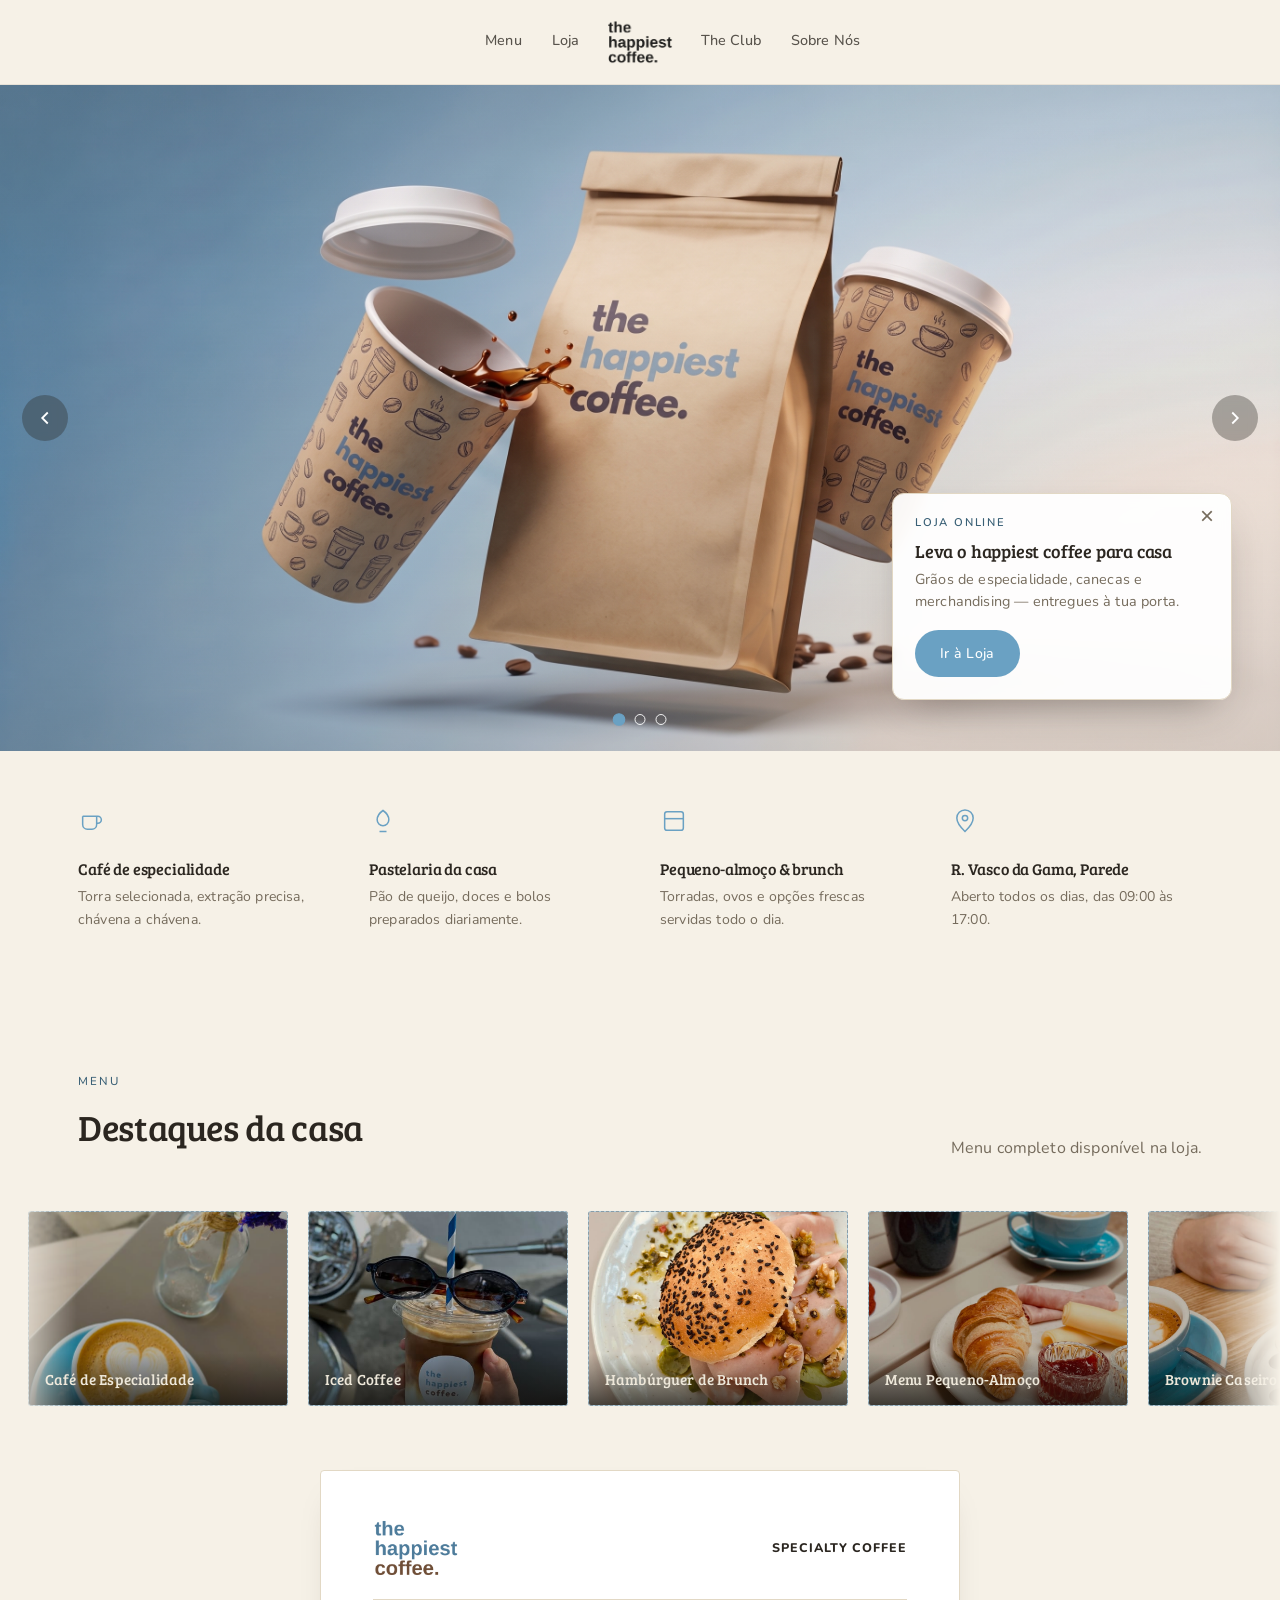
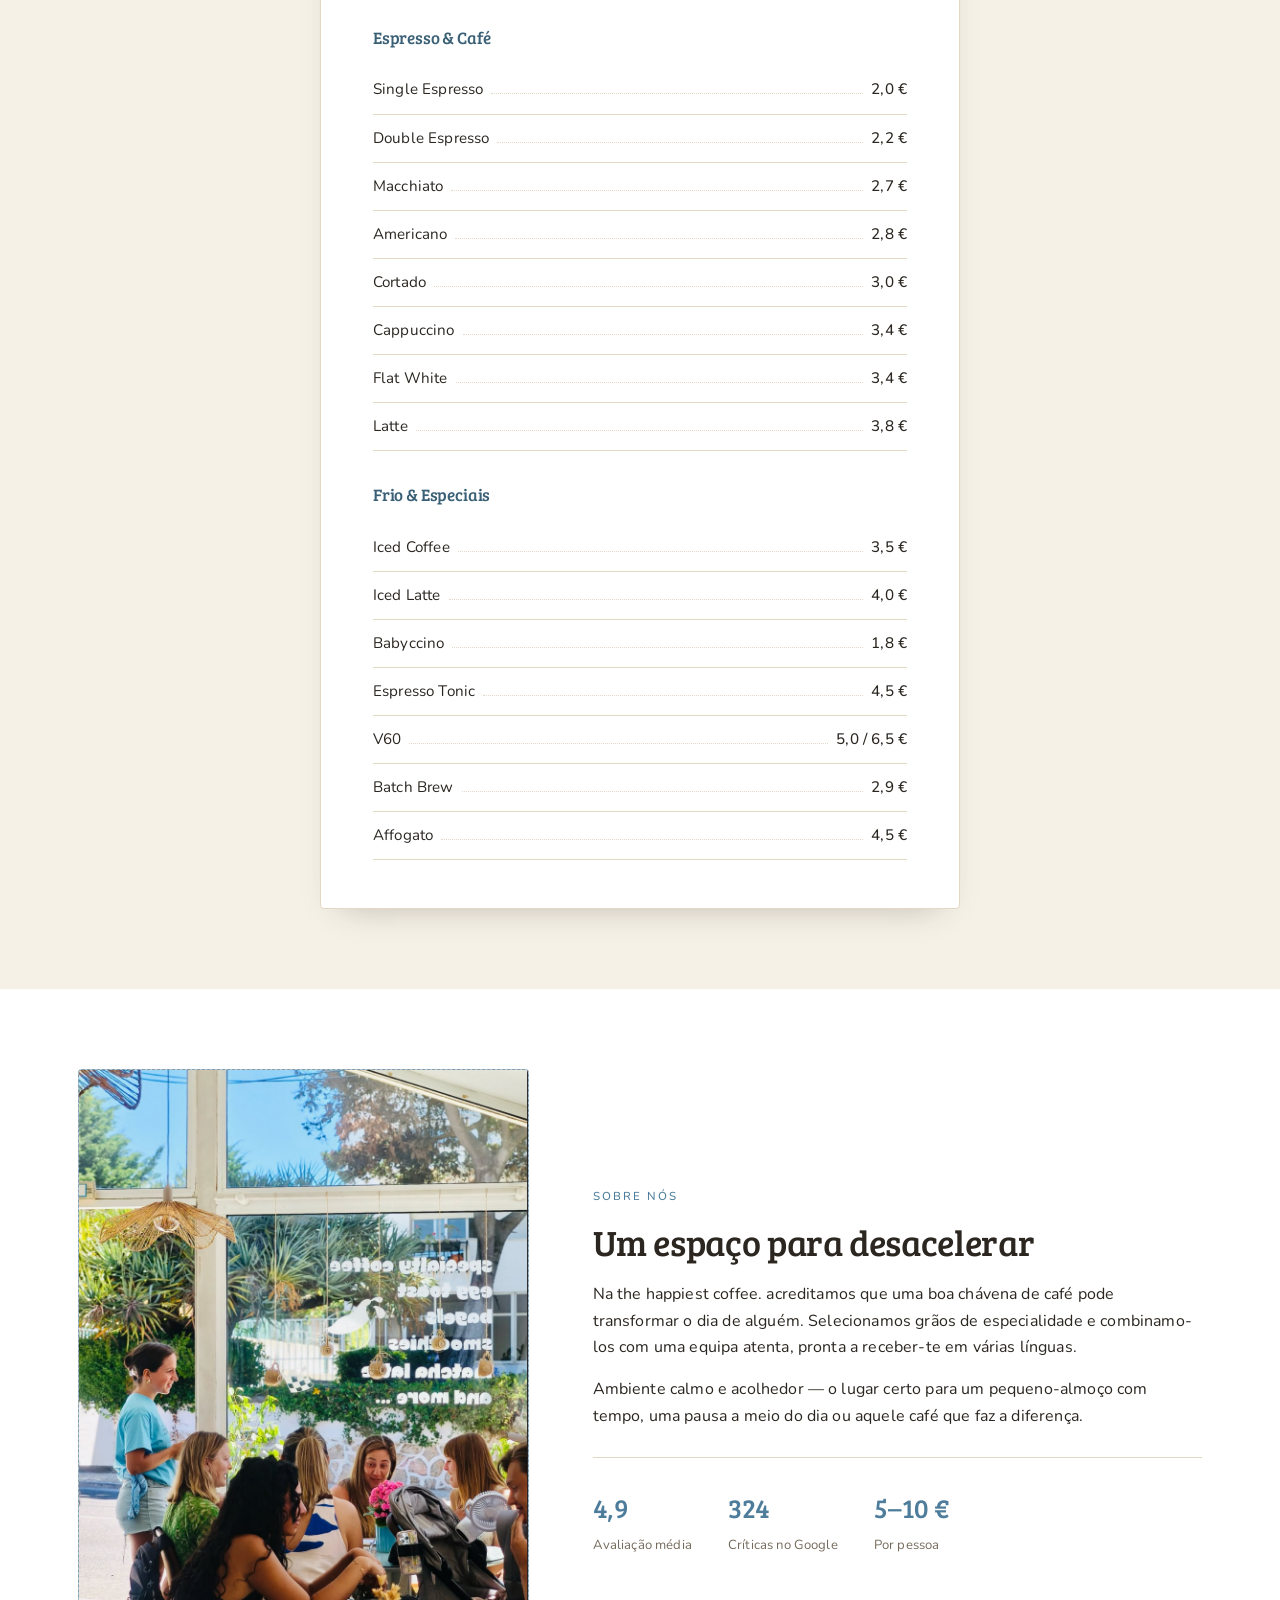
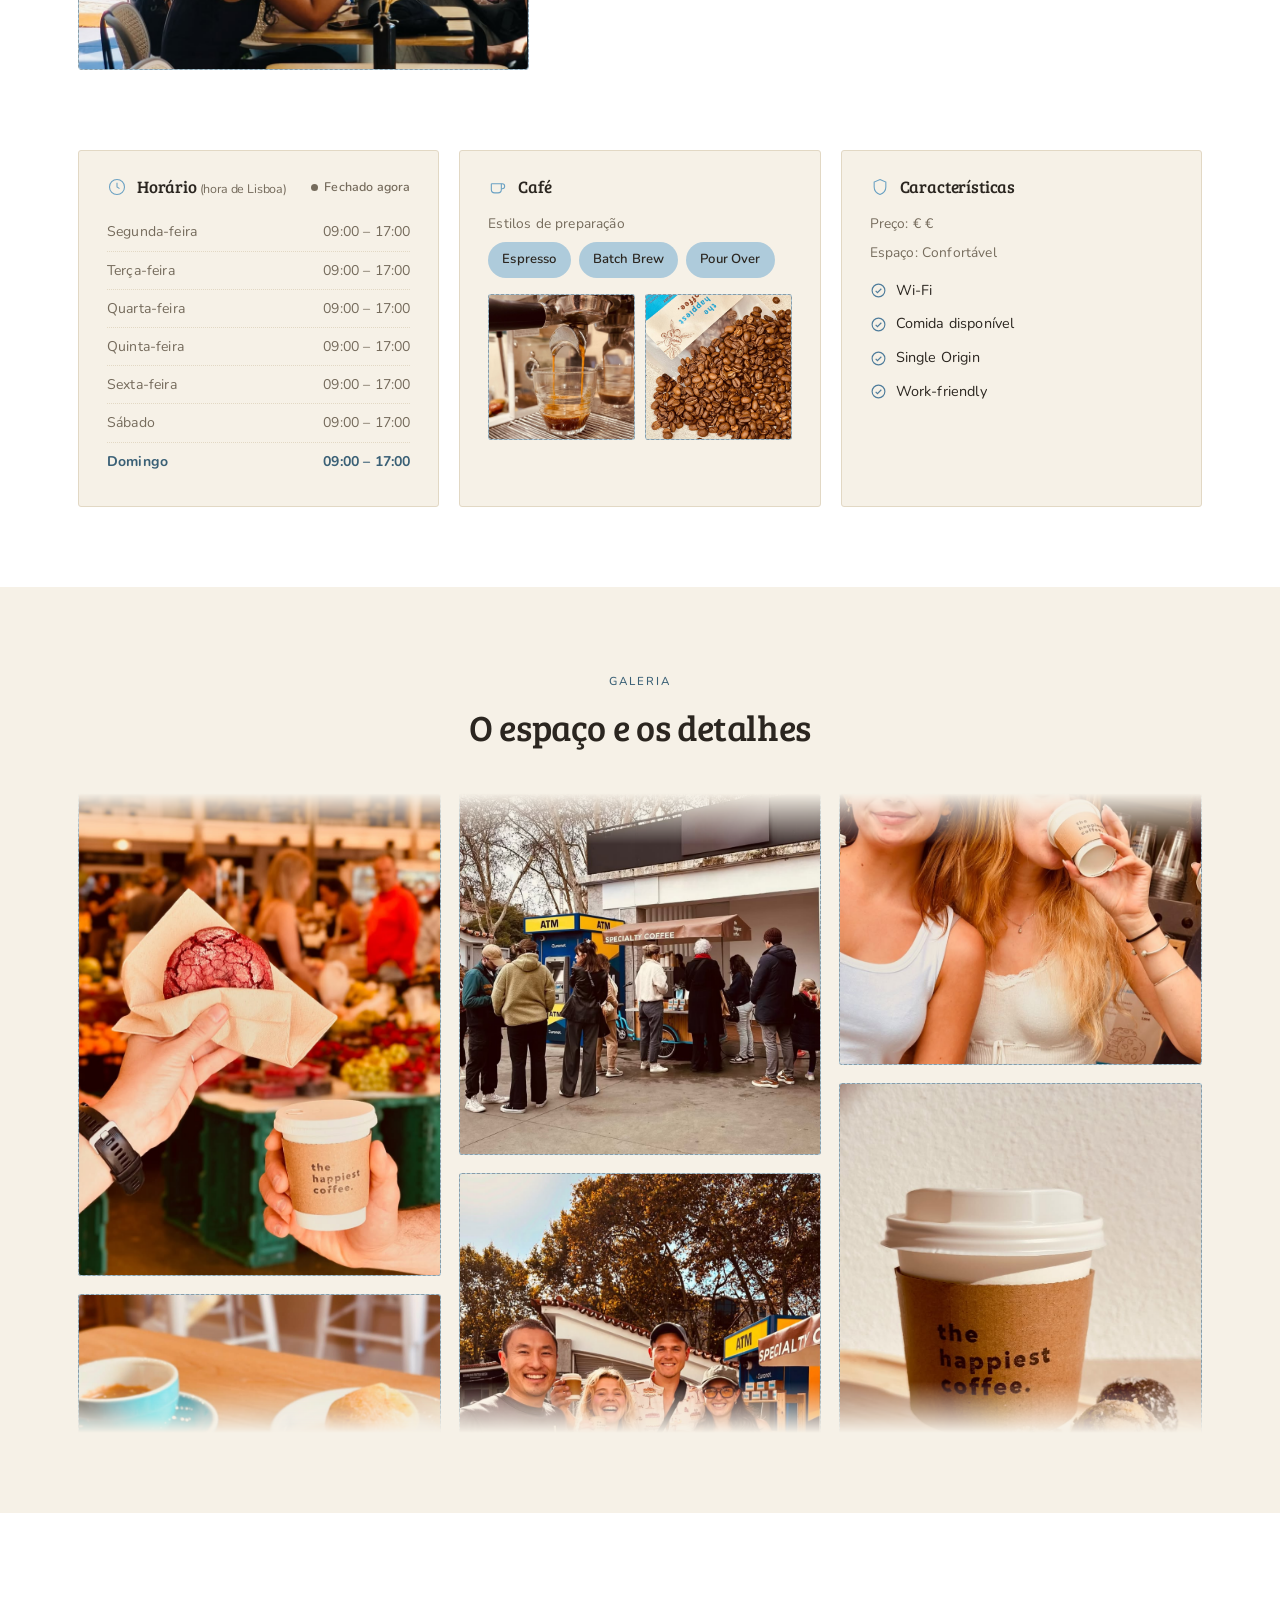
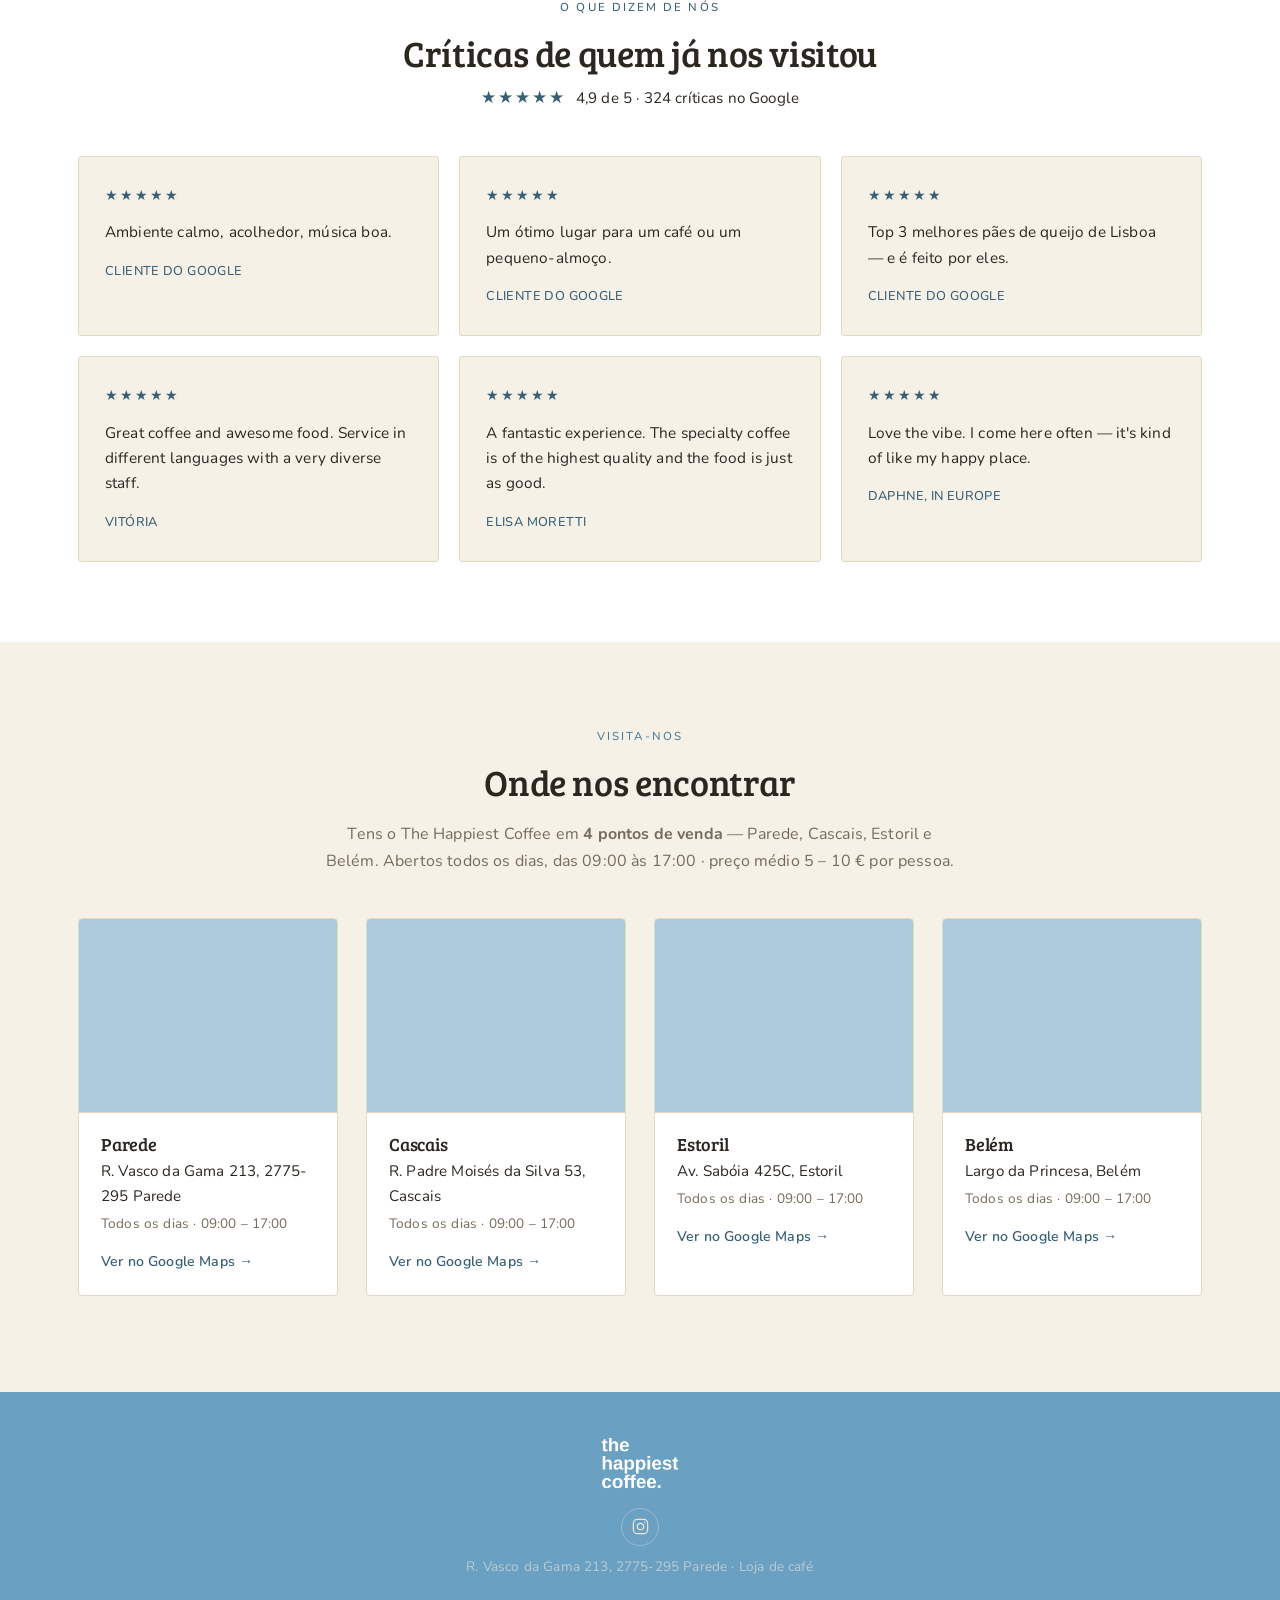
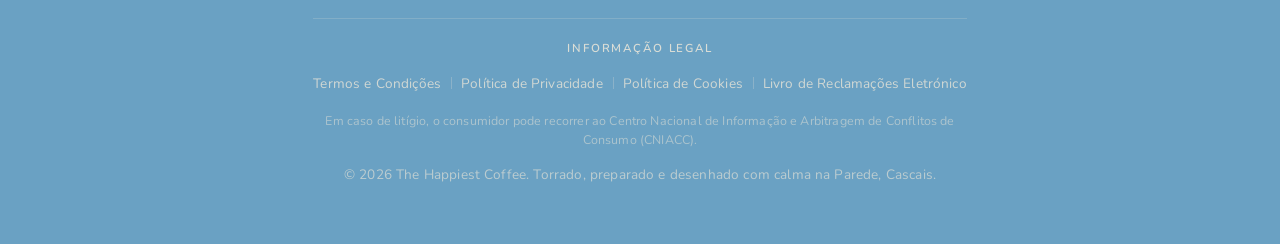
==== index.html @ 5c2b1d6d "Add Belém as 4th point of sale and a newsletter popup on The Club - Add Belém (Largo da Princesa) as" ====
<!DOCTYPE html>
<html lang="pt-PT">
<head>
<meta charset="UTF-8">
<meta name="viewport" content="width=device-width, initial-scale=1.0">
<meta name="robots" content="noindex, nofollow">
<title>the happiest coffee. | Specialty Coffee em Parede</title>
<meta name="description" content="the happiest coffee. — Specialty Coffee em Parede. Café de especialidade, pastelaria e pequenos-almoços num ambiente calmo. Avaliação 4,9 com 324 críticas.">
<link rel="icon" href="assets/favicon/favicon.ico" sizes="any">
<link rel="icon" type="image/png" sizes="16x16" href="assets/favicon/favicon-16x16.png">
<link rel="icon" type="image/png" sizes="32x32" href="assets/favicon/favicon-32x32.png">
<link rel="icon" type="image/png" sizes="192x192" href="assets/favicon/icon-192.png">
<link rel="apple-touch-icon" sizes="180x180" href="assets/favicon/apple-touch-icon.png">
<link rel="preconnect" href="https://fonts.googleapis.com">
<link rel="preconnect" href="https://fonts.gstatic.com" crossorigin>
<link href="https://fonts.googleapis.com/css2?family=Bree+Serif&family=Nunito:wght@300;400;500;600;700;800&display=swap" rel="stylesheet">
<link rel="stylesheet" href="styles.css">
</head>
<body>

<header class="site-header">
  <div class="container header-inner">
    <button class="nav-toggle" id="navToggle" aria-label="Abrir menu" aria-expanded="false">
      <span></span><span></span><span></span>
    </button>
    <nav class="nav nav-left">
      <a href="#menu">Menu</a>
      <a href="loja.html">Loja</a>
    </nav>
    <a href="#top" class="logo">
      <img src="assets/images/logo/logo-white.png" alt="the happiest coffee." class="logo-img">
    </a>
    <nav class="nav nav-right">
      <a href="theclub.html">The Club</a>
      <a href="sobrenos.html">Sobre Nós</a>
    </nav>
    <div class="header-spacer" aria-hidden="true"></div>
  </div>
  <nav class="nav-mobile" id="navMobile">
    <a href="#menu">Menu</a>
    <a href="loja.html">Loja</a>
    <a href="theclub.html">The Club</a>
    <a href="sobrenos.html">Sobre Nós</a>
  </nav>
</header>

<main id="top">

  <!-- HERO CARROSSEL -->
  <section class="hero-carousel" id="heroCarousel" aria-roledescription="carrossel" aria-label="Áreas de negócio">
    <div class="hero-slides">

      <!-- Slide 1: LOJA -->
      <article class="hero-slide is-active" role="group" aria-roledescription="slide" aria-label="1 de 3">
        <img class="hero-slide-img" src="assets/uploads/BANNER%202.png" alt="Saco e copos the happiest coffee.">
        <a class="hero-slide-link" href="loja.html" aria-label="Ir para a Loja"></a>
        <aside class="hero-popup" aria-label="Destaque da Loja">
          <button type="button" class="hero-popup-close" aria-label="Fechar">&times;</button>
          <span class="hero-popup-eyebrow">Loja Online</span>
          <h3 class="hero-popup-title">Leva o happiest coffee para casa</h3>
          <p>Grãos de especialidade, canecas e merchandising — entregues à tua porta.</p>
          <a class="btn btn-primary" href="loja.html">Ir à Loja</a>
        </aside>
      </article>

      <!-- Slide 2: MENU (matcha) -->
      <article class="hero-slide" role="group" aria-roledescription="slide" aria-label="2 de 3">
        <img class="hero-slide-img" src="assets/uploads/BANNER%203.png" alt="Matcha the happiest coffee.">
        <a class="hero-slide-link" href="#menu" aria-label="Ver o Menu"></a>
        <aside class="hero-popup" aria-label="Destaque do Menu">
          <button type="button" class="hero-popup-close" aria-label="Fechar">&times;</button>
          <span class="hero-popup-eyebrow">Menu</span>
          <h3 class="hero-popup-title">Novo: Matcha Latte</h3>
          <p>Descobre os destaques da casa — do café de especialidade ao brunch.</p>
          <a class="btn btn-primary" href="#menu">Ver Menu</a>
        </aside>
      </article>

      <!-- Slide 3: THE CLUB (t-shirt) -->
      <article class="hero-slide" role="group" aria-roledescription="slide" aria-label="3 de 3">
        <img class="hero-slide-img" src="assets/uploads/BANNER%20MEMBRO%20CLUB.png" alt="T-shirt e caneca The Club the happiest coffee.">
        <a class="hero-slide-link" href="theclub.html" aria-label="Ir para o The Club"></a>
        <aside class="hero-popup" aria-label="Destaque do The Club">
          <button type="button" class="hero-popup-close" aria-label="Fechar">&times;</button>
          <span class="hero-popup-eyebrow">The Club</span>
          <h3 class="hero-popup-title">Junta-te ao THE CLUB</h3>
          <p>Subscrição mensal de café de especialidade, com vantagens exclusivas de membro.</p>
          <a class="btn btn-primary" href="theclub.html">Aderir ao Club</a>
        </aside>
      </article>

    </div>

    <button class="hero-arrow hero-arrow--prev" id="heroPrev" type="button" aria-label="Slide anterior">
      <svg viewBox="0 0 24 24" fill="none" stroke="currentColor" stroke-width="2"><path d="M15 6l-6 6 6 6"/></svg>
    </button>
    <button class="hero-arrow hero-arrow--next" id="heroNext" type="button" aria-label="Slide seguinte">
      <svg viewBox="0 0 24 24" fill="none" stroke="currentColor" stroke-width="2"><path d="M9 6l6 6-6 6"/></svg>
    </button>

    <div class="hero-dots" id="heroDots" role="tablist" aria-label="Escolher slide">
      <button class="hero-dot is-active" type="button" role="tab" aria-label="Ir para o slide 1" aria-selected="true"></button>
      <button class="hero-dot" type="button" role="tab" aria-label="Ir para o slide 2" aria-selected="false"></button>
      <button class="hero-dot" type="button" role="tab" aria-label="Ir para o slide 3" aria-selected="false"></button>
    </div>
  </section>

  <!-- SERVICES -->
  <section class="services">
    <div class="container services-grid">
      <div class="service">
        <svg class="service-icon" viewBox="0 0 24 24" fill="none" stroke="currentColor" stroke-width="1.3"><path d="M4 8h13a3 3 0 0 1 0 6h-1"/><path d="M4 8v7a4 4 0 0 0 4 4h4a4 4 0 0 0 4-4V8"/></svg>
        <h3>Café de especialidade</h3>
        <p>Torra selecionada, extração precisa, chávena a chávena.</p>
      </div>
      <div class="service">
        <svg class="service-icon" viewBox="0 0 24 24" fill="none" stroke="currentColor" stroke-width="1.3"><path d="M12 3c3 2 5 5 5 8a5 5 0 0 1-10 0c0-3 2-6 5-8Z"/><path d="M9 21h6"/></svg>
        <h3>Pastelaria da casa</h3>
        <p>Pão de queijo, doces e bolos preparados diariamente.</p>
      </div>
      <div class="service">
        <svg class="service-icon" viewBox="0 0 24 24" fill="none" stroke="currentColor" stroke-width="1.3"><rect x="4" y="4" width="16" height="16" rx="2"/><path d="M4 10h16"/></svg>
        <h3>Pequeno-almoço &amp; brunch</h3>
        <p>Torradas, ovos e opções frescas servidas todo o dia.</p>
      </div>
      <div class="service">
        <svg class="service-icon" viewBox="0 0 24 24" fill="none" stroke="currentColor" stroke-width="1.3"><path d="M12 21s7-6.5 7-11.5A7 7 0 0 0 5 9.5C5 14.5 12 21 12 21Z"/><circle cx="12" cy="9.5" r="2.3"/></svg>
        <h3>R. Vasco da Gama, Parede</h3>
        <p>Aberto todos os dias, das 09:00 às 17:00.</p>
      </div>
    </div>
  </section>

  <!-- MENU HIGHLIGHTS -->
  <section id="menu" class="menu-highlights">
    <div class="container">
      <div class="section-heading section-heading--split">
        <div>
          <span class="eyebrow">Menu</span>
          <h2>Destaques da casa</h2>
        </div>
        <p class="muted section-heading-note">Menu completo disponível na loja.</p>
      </div>
    </div>

    <div class="carousel">
      <div class="carousel-track" id="carouselTrack">
        <figure class="photo-slot photo-slot--carousel" data-label="assets/images/happiestcoffee2.png"><img class="photo" src="assets/images/happiestcoffee2.png" alt="Café de especialidade"><figcaption>Café de Especialidade</figcaption></figure>
        <figure class="photo-slot photo-slot--carousel" data-label="assets/images/happiestcoffee3.png"><img class="photo" src="assets/images/happiestcoffee3.png" alt="Iced Coffee"><figcaption>Iced Coffee</figcaption></figure>
        <figure class="photo-slot photo-slot--carousel" data-label="assets/images/happiestcoffee4.png"><img class="photo" src="assets/images/happiestcoffee4.png" alt="Hambúrguer de Brunch"><figcaption>Hambúrguer de Brunch</figcaption></figure>
        <figure class="photo-slot photo-slot--carousel" data-label="assets/images/happiestcoffee5.png"><img class="photo" src="assets/images/happiestcoffee5.png" alt="Menu Pequeno-Almoço"><figcaption>Menu Pequeno-Almoço</figcaption></figure>
        <figure class="photo-slot photo-slot--carousel" data-label="assets/images/happiestcoffee6.png"><img class="photo" src="assets/images/happiestcoffee6.png" alt="Brownie Caseiro"><figcaption>Brownie Caseiro</figcaption></figure>
        <figure class="photo-slot photo-slot--carousel" data-label="assets/images/happiestcoffee7.png"><img class="photo" src="assets/images/happiestcoffee7.png" alt="Cappuccino Especial"><figcaption>Cappuccino Especial</figcaption></figure>
        <figure class="photo-slot photo-slot--carousel" data-label="assets/images/happiestcoffee8.png"><img class="photo" src="assets/images/happiestcoffee8.png" alt="Ovos Mexidos &amp; Torrada"><figcaption>Ovos Mexidos &amp; Torrada</figcaption></figure>
      </div>
    </div>

    <div class="container">
      <div class="menu-card">
        <div class="menu-card-header">
          <img src="assets/images/logo/logo-color.png" alt="the happiest coffee." class="menu-card-logo">
          <span class="menu-card-eyebrow">Specialty Coffee</span>
        </div>
        <div class="menu-list">
          <h3>Espresso &amp; Café</h3>
          <ul>
            <li><span>Single Espresso</span><span class="dots"></span><span class="price">2,0 €</span></li>
            <li><span>Double Espresso</span><span class="dots"></span><span class="price">2,2 €</span></li>
            <li><span>Macchiato</span><span class="dots"></span><span class="price">2,7 €</span></li>
            <li><span>Americano</span><span class="dots"></span><span class="price">2,8 €</span></li>
            <li><span>Cortado</span><span class="dots"></span><span class="price">3,0 €</span></li>
            <li><span>Cappuccino</span><span class="dots"></span><span class="price">3,4 €</span></li>
            <li><span>Flat White</span><span class="dots"></span><span class="price">3,4 €</span></li>
            <li><span>Latte</span><span class="dots"></span><span class="price">3,8 €</span></li>
          </ul>
          <h3>Frio &amp; Especiais</h3>
          <ul>
            <li><span>Iced Coffee</span><span class="dots"></span><span class="price">3,5 €</span></li>
            <li><span>Iced Latte</span><span class="dots"></span><span class="price">4,0 €</span></li>
            <li><span>Babyccino</span><span class="dots"></span><span class="price">1,8 €</span></li>
            <li><span>Espresso Tonic</span><span class="dots"></span><span class="price">4,5 €</span></li>
            <li><span>V60</span><span class="dots"></span><span class="price">5,0 / 6,5 €</span></li>
            <li><span>Batch Brew</span><span class="dots"></span><span class="price">2,9 €</span></li>
            <li><span>Affogato</span><span class="dots"></span><span class="price">4,5 €</span></li>
          </ul>
        </div>
      </div>
    </div>
  </section>

  <!-- SOBRE -->
  <section id="sobre" class="about">
    <div class="container about-inner">
      <div class="photo-slot photo-slot--about" data-label="assets/images/sala.png">
        <img class="photo" src="assets/images/sala.png" alt="Interior the happiest coffee.">
      </div>
      <div class="about-text">
        <span class="eyebrow eyebrow-blue">Sobre nós</span>
        <h2>Um espaço para desacelerar</h2>
        <p>
          Na the happiest coffee. acreditamos que uma boa chávena de café pode transformar o dia
          de alguém. Selecionamos grãos de especialidade e combinamo-los com uma equipa
          atenta, pronta a receber-te em várias línguas.
        </p>
        <p>
          Ambiente calmo e acolhedor — o lugar certo para um pequeno-almoço com tempo,
          uma pausa a meio do dia ou aquele café que faz a diferença.
        </p>
        <div class="about-stats">
          <div class="stat">
            <strong>4,9</strong>
            <span>Avaliação média</span>
          </div>
          <div class="stat">
            <strong>324</strong>
            <span>Críticas no Google</span>
          </div>
          <div class="stat">
            <strong>5–10 €</strong>
            <span>Por pessoa</span>
          </div>
        </div>
      </div>
    </div>
  </section>

  <!-- INFO CARDS -->
  <section id="info" class="info-cards">
    <div class="container info-grid">
      <div class="info-card">
        <div class="info-card-head">
          <svg viewBox="0 0 24 24" fill="none" stroke="currentColor" stroke-width="1.3"><circle cx="12" cy="12" r="9"/><path d="M12 7v5l3 2"/></svg>
          <h3>Horário <span class="info-card-note">(hora de Lisboa)</span></h3>
          <span class="open-status" id="openStatus"><span class="open-dot"></span><span id="openStatusText">A verificar…</span></span>
        </div>
        <ul class="hours-list" id="hoursList">
          <li data-day="1"><span>Segunda-feira</span><span>09:00 – 17:00</span></li>
          <li data-day="2"><span>Terça-feira</span><span>09:00 – 17:00</span></li>
          <li data-day="3"><span>Quarta-feira</span><span>09:00 – 17:00</span></li>
          <li data-day="4"><span>Quinta-feira</span><span>09:00 – 17:00</span></li>
          <li data-day="5"><span>Sexta-feira</span><span>09:00 – 17:00</span></li>
          <li data-day="6"><span>Sábado</span><span>09:00 – 17:00</span></li>
          <li data-day="0"><span>Domingo</span><span>09:00 – 17:00</span></li>
        </ul>
      </div>

      <div class="info-card">
        <div class="info-card-head">
          <svg viewBox="0 0 24 24" fill="none" stroke="currentColor" stroke-width="1.3"><path d="M4 8h13a3 3 0 0 1 0 6h-1"/><path d="M4 8v7a4 4 0 0 0 4 4h4a4 4 0 0 0 4-4V8"/></svg>
          <h3>Café</h3>
        </div>
        <p class="info-card-subtitle">Estilos de preparação</p>
        <ul class="pill-list">
          <li>Espresso</li>
          <li>Batch Brew</li>
          <li>Pour Over</li>
        </ul>
        <div class="info-card-photos">
          <div class="photo-slot photo-slot--info" data-label="assets/images/preparacao1.png"><img class="photo" src="assets/images/preparacao1.png" alt="Café"></div>
          <div class="photo-slot photo-slot--info" data-label="assets/images/preparacao2.png"><img class="photo" src="assets/images/preparacao2.png" alt="Café"></div>
        </div>
      </div>

      <div class="info-card">
        <div class="info-card-head">
          <svg viewBox="0 0 24 24" fill="none" stroke="currentColor" stroke-width="1.3"><path d="M12 3l7 3v6c0 4.5-3 7.5-7 9-4-1.5-7-4.5-7-9V6l7-3Z"/></svg>
          <h3>Características</h3>
        </div>
        <p class="info-card-subtitle">Preço: € €</p>
        <p class="info-card-subtitle">Espaço: Confortável</p>
        <ul class="feature-list">
          <li><svg viewBox="0 0 24 24" fill="none" stroke="currentColor" stroke-width="1.6"><circle cx="12" cy="12" r="9"/><path d="M8 12.5l2.5 2.5L16 9.5"/></svg>Wi-Fi</li>
          <li><svg viewBox="0 0 24 24" fill="none" stroke="currentColor" stroke-width="1.6"><circle cx="12" cy="12" r="9"/><path d="M8 12.5l2.5 2.5L16 9.5"/></svg>Comida disponível</li>
          <li><svg viewBox="0 0 24 24" fill="none" stroke="currentColor" stroke-width="1.6"><circle cx="12" cy="12" r="9"/><path d="M8 12.5l2.5 2.5L16 9.5"/></svg>Single Origin</li>
          <li><svg viewBox="0 0 24 24" fill="none" stroke="currentColor" stroke-width="1.6"><circle cx="12" cy="12" r="9"/><path d="M8 12.5l2.5 2.5L16 9.5"/></svg>Work-friendly</li>
        </ul>
      </div>
    </div>
  </section>

  <!-- GALERIA -->
  <section id="galeria" class="gallery">
    <div class="container">
      <div class="section-heading">
        <span class="eyebrow">Galeria</span>
        <h2>O espaço e os detalhes</h2>
      </div>
    </div>
    <div class="gallery-columns">
      <div class="gallery-col gallery-col--up" id="galCol1">
        <div class="photo-slot photo-slot--gallery photo-slot--tall" data-label="assets/images/galeria1.png"><img class="photo" src="assets/images/galeria1.png" alt=""></div>
        <div class="photo-slot photo-slot--gallery photo-slot--square" data-label="assets/images/galeria2.png"><img class="photo" src="assets/images/galeria2.png" alt=""></div>
        <div class="photo-slot photo-slot--gallery photo-slot--short" data-label="assets/images/galeria3.png"><img class="photo" src="assets/images/galeria3.png" alt=""></div>
      </div>
      <div class="gallery-col gallery-col--down" id="galCol2">
        <div class="photo-slot photo-slot--gallery photo-slot--square" data-label="assets/images/galeria4.png"><img class="photo" src="assets/images/galeria4.png" alt=""></div>
        <div class="photo-slot photo-slot--gallery photo-slot--tall" data-label="assets/images/galeria5.png"><img class="photo" src="assets/images/galeria5.png" alt=""></div>
        <div class="photo-slot photo-slot--gallery photo-slot--square" data-label="assets/images/galeria6.png"><img class="photo" src="assets/images/galeria6.png" alt=""></div>
      </div>
      <div class="gallery-col gallery-col--up gallery-col--fast" id="galCol3">
        <div class="photo-slot photo-slot--gallery photo-slot--short" data-label="assets/images/galeria7.png"><img class="photo" src="assets/images/galeria7.png" alt=""></div>
        <div class="photo-slot photo-slot--gallery photo-slot--tall" data-label="assets/images/galeria8.png"><img class="photo" src="assets/images/galeria8.png" alt=""></div>
        <div class="photo-slot photo-slot--gallery photo-slot--square" data-label="assets/images/galeria9.png"><img class="photo" src="assets/images/galeria9.png" alt=""></div>
      </div>
    </div>
  </section>

  <!-- CRITICAS -->
  <section id="criticas" class="reviews">
    <div class="container">
      <div class="section-heading">
        <span class="eyebrow">O que dizem de nós</span>
        <h2>Críticas de quem já nos visitou</h2>
        <p class="reviews-score"><span class="stars stars--lg">★★★★★</span> 4,9 de 5 · 324 críticas no Google</p>
      </div>
      <div class="reviews-grid">
        <blockquote class="review-card">
          <div class="stars">★★★★★</div>
          <p>Ambiente calmo, acolhedor, música boa.</p>
          <footer>Cliente do Google</footer>
        </blockquote>
        <blockquote class="review-card">
          <div class="stars">★★★★★</div>
          <p>Um ótimo lugar para um café ou um pequeno-almoço.</p>
          <footer>Cliente do Google</footer>
        </blockquote>
        <blockquote class="review-card">
          <div class="stars">★★★★★</div>
          <p>Top 3 melhores pães de queijo de Lisboa — e é feito por eles.</p>
          <footer>Cliente do Google</footer>
        </blockquote>
        <blockquote class="review-card">
          <div class="stars">★★★★★</div>
          <p>Great coffee and awesome food. Service in different languages with a very diverse staff.</p>
          <footer>Vitória</footer>
        </blockquote>
        <blockquote class="review-card">
          <div class="stars">★★★★★</div>
          <p>A fantastic experience. The specialty coffee is of the highest quality and the food is just as good.</p>
          <footer>Elisa Moretti</footer>
        </blockquote>
        <blockquote class="review-card">
          <div class="stars">★★★★★</div>
          <p>Love the vibe. I come here often — it's kind of like my happy place.</p>
          <footer>Daphne, In Europe</footer>
        </blockquote>
      </div>
    </div>
  </section>

  <!-- VISITAR -->
  <section id="visitar" class="visit">
    <div class="container">
      <div class="section-heading">
        <span class="eyebrow eyebrow-blue">Visita-nos</span>
        <h2>Onde nos encontrar</h2>
        <p class="muted">Tens o The Happiest Coffee em <strong>4 pontos de venda</strong> — Parede, Cascais, Estoril e Belém. Abertos todos os dias, das 09:00 às 17:00 · preço médio 5 – 10 € por pessoa.</p>
      </div>
      <div class="locations-grid">
        <article class="location-card">
          <div class="location-map">
            <iframe title="Mapa — Parede" src="https://www.google.com/maps?q=R.%20Vasco%20da%20Gama%20213%2C%202775-295%20Parede%2C%20Portugal&output=embed" loading="lazy" referrerpolicy="no-referrer-when-downgrade"></iframe>
          </div>
          <div class="location-body">
            <h3>Parede</h3>
            <p class="location-address">R. Vasco da Gama 213, 2775-295 Parede</p>
            <p class="location-hours">Todos os dias · 09:00 – 17:00</p>
            <a class="location-link" href="https://www.google.com/maps/search/?api=1&query=R.%20Vasco%20da%20Gama%20213%2C%202775-295%20Parede%2C%20Portugal" target="_blank" rel="noopener">Ver no Google Maps</a>
          </div>
        </article>

        <article class="location-card">
          <div class="location-map">
            <iframe title="Mapa — Cascais" src="https://www.google.com/maps?q=R.%20Padre%20Mois%C3%A9s%20da%20Silva%2053%2C%20Cascais%2C%20Portugal&output=embed" loading="lazy" referrerpolicy="no-referrer-when-downgrade"></iframe>
          </div>
          <div class="location-body">
            <h3>Cascais</h3>
            <p class="location-address">R. Padre Moisés da Silva 53, Cascais</p>
            <p class="location-hours">Todos os dias · 09:00 – 17:00</p>
            <a class="location-link" href="https://www.google.com/maps/search/?api=1&query=R.%20Padre%20Mois%C3%A9s%20da%20Silva%2053%2C%20Cascais%2C%20Portugal" target="_blank" rel="noopener">Ver no Google Maps</a>
          </div>
        </article>

        <article class="location-card">
          <div class="location-map">
            <iframe title="Mapa — Estoril" src="https://www.google.com/maps?q=Av.%20Sab%C3%B3ia%20425C%2C%20Estoril%2C%20Portugal&output=embed" loading="lazy" referrerpolicy="no-referrer-when-downgrade"></iframe>
          </div>
          <div class="location-body">
            <h3>Estoril</h3>
            <p class="location-address">Av. Sabóia 425C, Estoril</p>
            <p class="location-hours">Todos os dias · 09:00 – 17:00</p>
            <a class="location-link" href="https://www.google.com/maps/search/?api=1&query=Av.%20Sab%C3%B3ia%20425C%2C%20Estoril%2C%20Portugal" target="_blank" rel="noopener">Ver no Google Maps</a>
          </div>
        </article>

        <article class="location-card">
          <div class="location-map">
            <iframe title="Mapa — Belém" src="https://www.google.com/maps?q=Largo%20da%20Princesa%2C%20Bel%C3%A9m%2C%20Lisboa%2C%20Portugal&output=embed" loading="lazy" referrerpolicy="no-referrer-when-downgrade"></iframe>
          </div>
          <div class="location-body">
            <h3>Belém</h3>
            <p class="location-address">Largo da Princesa, Belém</p>
            <p class="location-hours">Todos os dias · 09:00 – 17:00</p>
            <a class="location-link" href="https://www.google.com/maps/search/?api=1&query=Largo%20da%20Princesa%2C%20Bel%C3%A9m%2C%20Lisboa%2C%20Portugal" target="_blank" rel="noopener">Ver no Google Maps</a>
          </div>
        </article>
      </div>
    </div>
  </section>

</main>

<footer class="site-footer">
  <div class="container footer-inner">
    <img src="assets/images/logo/logo-white.png" alt="the happiest coffee." class="footer-logo">
    <a class="social-link social-link--footer" href="https://www.instagram.com/thehappiestcoffee/" target="_blank" rel="noopener" aria-label="the happiest coffee. no Instagram">
      <svg viewBox="0 0 24 24" fill="none" stroke="currentColor" stroke-width="1.5"><rect x="3" y="3" width="18" height="18" rx="5"/><circle cx="12" cy="12" r="4"/><circle cx="17.3" cy="6.7" r="0.9" fill="currentColor" stroke="none"/></svg>
    </a>
    <p class="muted">R. Vasco da Gama 213, 2775-295 Parede · Loja de café</p>
    <nav class="footer-legal" aria-label="Informação legal">
      <span class="footer-legal-title">Informação Legal</span>
      <ul class="footer-legal-links">
        <li><a href="termos.html">Termos e Condições</a></li>
        <li><a href="privacidade.html">Política de Privacidade</a></li>
        <li><a href="cookies.html">Política de Cookies</a></li>
        <li><a href="https://www.livroreclamacoes.pt/" target="_blank" rel="noopener">Livro de Reclamações Eletrónico</a></li>
      </ul>
      <p class="footer-legal-note">Em caso de litígio, o consumidor pode recorrer ao Centro Nacional de Informação e Arbitragem de Conflitos de Consumo (CNIACC).</p>
    </nav>
    <p class="muted">&copy; 2026 The Happiest Coffee. Torrado, preparado e desenhado com calma na Parede, Cascais.</p>
  </div>
</footer>

<script src="script.js"></script>
</body>
</html>
---- styles.css ----
:root {
  --green-deep: #6AA1C3;
  --green-mid: #6AA1C3;
  --green-light: #6AA1C3;
  --tan: #6AA1C3;
  --tan-soft: #AECBDB;
  --blue: #4E7C9B;
  --blue-deep: #3A6076;
  --blue-soft: #AECBDB;
  --cream: #F6F1E7;
  --paper: #FFFFFF;
  --text: #2B2620;
  --text-muted: #756B5C;
  --text-light: #EDE7D9;
  --border: #E2D8C4;
  --radius-lg: 4px;
  --radius-md: 3px;
  --shadow: 0 16px 34px -22px rgba(43, 38, 32, 0.35);
  --container: 1180px;
}

* { box-sizing: border-box; }

html { scroll-behavior: smooth; }

body {
  margin: 0;
  font-family: 'Nunito', sans-serif;
  font-weight: 400;
  color: var(--text);
  background: var(--cream);
  line-height: 1.65;
  letter-spacing: 0.01em;
}

h1, h2, h3 {
  font-family: 'Bree Serif', serif;
  font-weight: 400;
  color: var(--text);
  margin: 0 0 0.5em;
  line-height: 1.22;
  letter-spacing: -0.01em;
}

p { margin: 0 0 1em; }

a { color: inherit; text-decoration: none; }

img { max-width: 100%; display: block; }

.container {
  width: 100%;
  max-width: var(--container);
  margin: 0 auto;
  padding: 0 28px;
}

.muted { color: var(--text-muted); }

.eyebrow {
  display: inline-block;
  font-size: 0.72rem;
  font-weight: 500;
  letter-spacing: 0.18em;
  text-transform: uppercase;
  color: var(--blue-deep);
  margin-bottom: 14px;
}

.eyebrow-light { color: var(--tan-soft); }
.eyebrow-blue { color: var(--blue); }

/* Buttons */
.btn {
  display: inline-flex;
  align-items: center;
  justify-content: center;
  gap: 8px;
  padding: 14px 30px;
  border-radius: 999px;
  font-weight: 500;
  font-size: 0.92rem;
  letter-spacing: 0.02em;
  border: 1px solid transparent;
  cursor: pointer;
  transition: transform 0.2s ease, box-shadow 0.2s ease, background 0.2s ease, color 0.2s ease, border-color 0.2s ease;
}

.btn-primary {
  background: var(--tan);
  color: var(--paper);
}

.btn-primary:hover {
  transform: translateY(-2px) scale(1.03);
  box-shadow: var(--shadow);
}

.btn-outline-light {
  background: transparent;
  color: var(--text-light);
  border-color: rgba(237, 231, 217, 0.4);
}

.btn-outline-light:hover {
  border-color: var(--text-light);
  transform: translateY(-2px) scale(1.03);
  background: rgba(237, 231, 217, 0.08);
}

.btn:active { transform: translateY(0) scale(0.98); }

/* Header — glassmorphism */
.site-header {
  position: sticky;
  top: 0;
  z-index: 50;
  background: rgba(246, 241, 231, 0.85); /* --cream at 85% */
  backdrop-filter: blur(8px);
  -webkit-backdrop-filter: blur(8px);
  border-bottom: 1px solid rgba(43, 38, 32, 0.08);
}

/* Darken the white wordmark so it reads on the light glass header */
.site-header .logo-img { filter: brightness(0) saturate(100%); opacity: 0.88; }

.header-inner {
  display: grid;
  grid-template-columns: auto 1fr auto 1fr auto;
  align-items: center;
  padding: 20px 28px;
  gap: 28px;
}

.logo {
  grid-column: 3;
  justify-self: center;
  display: inline-flex;
  align-items: center;
  transition: transform 0.25s ease, filter 0.25s ease;
}

.logo-img {
  height: 44px;
  width: auto;
  display: block;
}

.logo:hover { transform: scale(1.04); }
.logo:hover .logo-img { opacity: 1; }

.nav {
  display: flex;
  gap: 30px;
}

.nav-left { grid-column: 2; justify-self: end; }
.nav-right { grid-column: 4; justify-self: start; }

.nav a {
  position: relative;
  font-weight: 500;
  color: var(--text);
  opacity: 0.78;
  font-size: 0.9rem;
  padding-bottom: 3px;
  transition: opacity 0.2s ease, color 0.2s ease;
}

.nav a::after {
  content: "";
  position: absolute;
  left: 0;
  right: 0;
  bottom: -2px;
  height: 1px;
  background: currentColor;
  transform: scaleX(0);
  transform-origin: right;
  transition: transform 0.3s ease;
}

.nav a:hover { opacity: 1; color: #6AA1C3; }
.nav a:hover::after { transform: scaleX(1); transform-origin: left; }
.nav a[aria-current="page"] { opacity: 1; color: #6AA1C3; }

.header-spacer { grid-column: 5; width: 20px; display: none; }

.nav-toggle {
  grid-column: 1;
  display: none;
  flex-direction: column;
  justify-content: center;
  gap: 5px;
  width: 20px;
  background: none;
  border: none;
  cursor: pointer;
  padding: 8px;
}

.nav-toggle span {
  width: 20px;
  height: 1.5px;
  background: var(--text);
  transition: transform 0.3s ease, opacity 0.3s ease;
}

.nav-toggle.open span:nth-child(1) { transform: translateY(6.5px) rotate(45deg); }
.nav-toggle.open span:nth-child(2) { opacity: 0; }
.nav-toggle.open span:nth-child(3) { transform: translateY(-6.5px) rotate(-45deg); }

.nav-mobile {
  display: none;
  flex-direction: column;
  background: rgba(246, 241, 231, 0.92);
  backdrop-filter: blur(8px);
  -webkit-backdrop-filter: blur(8px);
  padding: 0 28px;
  gap: 18px;
  max-height: 0;
  overflow: hidden;
  transition: max-height 0.3s ease, padding 0.3s ease;
}

.nav-mobile a {
  color: var(--text);
  font-size: 0.95rem;
  opacity: 0.9;
}

.nav-mobile.open {
  padding: 8px 28px 24px;
  max-height: 260px;
}

/* Hero */
/* Hero carousel */
.hero-carousel {
  position: relative;
  overflow: hidden;
  background: var(--green-light);
}

.hero-slides {
  position: relative;
  height: clamp(460px, 74vh, 680px);
}

.hero-slide {
  position: absolute;
  inset: 0;
  opacity: 0;
  visibility: hidden;
  transition: opacity 0.9s ease, visibility 0.9s ease;
}

.hero-slide.is-active {
  opacity: 1;
  visibility: visible;
}

.hero-slide-img {
  position: absolute;
  inset: 0;
  width: 100%;
  height: 100%;
  object-fit: cover;
  transform: scale(1.05);
  transition: transform 7s ease;
}

.hero-slide.is-active .hero-slide-img { transform: scale(1); }

/* Subtle vignette so controls stay legible; keeps the banner bright */
.hero-slide::after {
  content: "";
  position: absolute;
  inset: 0;
  pointer-events: none;
  background: linear-gradient(
    180deg,
    rgba(43, 38, 32, 0.06) 0%,
    rgba(43, 38, 32, 0) 32%,
    rgba(43, 38, 32, 0.16) 100%
  );
}

/* Whole banner is clickable through to its page */
.hero-slide-link {
  position: absolute;
  inset: 0;
  z-index: 1;
  display: block;
}

.hero-slide-content {
  position: absolute;
  inset: 0;
  display: flex;
  align-items: center;
  z-index: 1;
}

.hero-slide-content .eyebrow {
  color: var(--tan-soft);
  margin-bottom: 16px;
  transform: translateY(12px);
  opacity: 0;
  transition: transform 0.7s ease 0.2s, opacity 0.7s ease 0.2s;
}

.hero-slide-content h1 {
  color: var(--text-light);
  font-size: clamp(2.1rem, 4.4vw, 3.4rem);
  max-width: 620px;
  margin-bottom: 0;
  transform: translateY(16px);
  opacity: 0;
  transition: transform 0.7s ease 0.32s, opacity 0.7s ease 0.32s;
}

.hero-slide-content .hero-actions {
  transform: translateY(16px);
  opacity: 0;
  transition: transform 0.7s ease 0.44s, opacity 0.7s ease 0.44s;
}

.hero-slide.is-active .hero-slide-content .eyebrow,
.hero-slide.is-active .hero-slide-content h1,
.hero-slide.is-active .hero-slide-content .hero-actions {
  transform: translateY(0);
  opacity: 1;
}

.hero-actions {
  display: flex;
  gap: 16px;
  margin: 30px 0 0;
  flex-wrap: wrap;
}

/* Brand-blue primary CTA inside the carousel */
.hero-carousel .btn-primary {
  background: #6AA1C3;
  color: var(--paper);
}

.hero-carousel .btn-primary:hover {
  background: #5b91b3;
}

/* Arrows */
.hero-arrow {
  position: absolute;
  top: 50%;
  transform: translateY(-50%);
  z-index: 2;
  width: 46px;
  height: 46px;
  display: flex;
  align-items: center;
  justify-content: center;
  border: none;
  border-radius: 999px;
  background: rgba(43, 38, 32, 0.34);
  color: var(--paper);
  cursor: pointer;
  backdrop-filter: blur(4px);
  transition: background 0.2s ease, transform 0.2s ease;
}

.hero-arrow svg { width: 22px; height: 22px; }
.hero-arrow:hover { background: #6AA1C3; }
.hero-arrow--prev { left: 22px; }
.hero-arrow--next { right: 22px; }
.hero-arrow:active { transform: translateY(-50%) scale(0.94); }

/* Dots */
.hero-dots {
  position: absolute;
  bottom: 26px;
  left: 50%;
  transform: translateX(-50%);
  z-index: 2;
  display: flex;
  gap: 10px;
}

.hero-dot {
  width: 11px;
  height: 11px;
  padding: 0;
  border-radius: 999px;
  border: 1.5px solid rgba(255, 255, 255, 0.9);
  background: transparent;
  cursor: pointer;
  transition: background 0.25s ease, transform 0.25s ease;
}

.hero-dot.is-active {
  background: #6AA1C3;
  border-color: #6AA1C3;
  transform: scale(1.15);
}

/* Photo placeholders */
.photo-slot {
  position: relative;
  background: var(--tan-soft);
  border: 1px dashed rgba(43, 38, 32, 0.28);
  overflow: hidden;
  margin: 0;
}

.photo-slot .photo {
  width: 100%;
  height: 100%;
  object-fit: cover;
  display: block;
  transition: transform 0.6s ease;
}

.photo-slot:hover .photo { transform: scale(1.06); }

.photo-slot.is-empty .photo { display: none; }

.photo-slot.is-empty::before {
  content: "";
  position: absolute;
  inset: 0;
  background:
    repeating-linear-gradient(135deg, rgba(43,38,32,0.05) 0 2px, transparent 2px 14px);
}

.photo-slot.is-empty::after {
  content: attr(data-label);
  position: absolute;
  left: 50%;
  top: 50%;
  transform: translate(-50%, -50%);
  font-size: 0.72rem;
  letter-spacing: 0.03em;
  color: var(--text-muted);
  background: rgba(255, 255, 255, 0.85);
  padding: 6px 12px;
  border-radius: 999px;
  white-space: nowrap;
  max-width: 88%;
  overflow: hidden;
  text-overflow: ellipsis;
}

.photo-slot--hero {
  aspect-ratio: 4 / 5;
  border-radius: var(--radius-lg);
}

.photo-slot--about {
  aspect-ratio: 3 / 4;
  border-radius: var(--radius-lg);
}

.photo-slot--gallery {
  aspect-ratio: 1 / 1;
  border-radius: var(--radius-md);
}

/* Services */
.services { padding: 56px 0; }

.services-grid {
  display: grid;
  grid-template-columns: repeat(4, 1fr);
  gap: 40px;
}

.service {
  transition: transform 0.3s ease;
}

.service:hover { transform: translateY(-5px); }

.service-icon {
  width: 28px;
  height: 28px;
  color: var(--tan);
  margin-bottom: 16px;
  transition: transform 0.3s ease, color 0.3s ease;
}

.service:hover .service-icon {
  transform: scale(1.12);
  color: var(--green-mid);
}

.service h3 {
  font-size: 1rem;
  margin-bottom: 6px;
}

.service p {
  margin: 0;
  font-size: 0.88rem;
  color: var(--text-muted);
}

/* Section heading */
.section-heading {
  max-width: 640px;
  margin: 0 auto 44px;
  text-align: center;
}

.section-heading h2 { font-size: clamp(1.7rem, 2.8vw, 2.3rem); }

.section-heading--split {
  max-width: none;
  display: flex;
  align-items: flex-end;
  justify-content: space-between;
  text-align: left;
  gap: 24px;
}

.section-heading-note { margin: 0 0 6px; }

/* Menu highlights */
.menu-highlights { padding: 80px 0; }

/* Infinite carousel */
.carousel {
  overflow: hidden;
  margin: 8px 0 64px;
  -webkit-mask-image: linear-gradient(to right, transparent, #000 6%, #000 94%, transparent);
  mask-image: linear-gradient(to right, transparent, #000 6%, #000 94%, transparent);
}

.carousel-track {
  display: flex;
  width: max-content;
  gap: 20px;
  padding: 0 28px;
  animation: carousel-scroll 38s linear infinite;
}

.carousel:hover .carousel-track,
.carousel-track:focus-within {
  animation-play-state: paused;
}

@keyframes carousel-scroll {
  from { transform: translateX(0); }
  to { transform: translateX(-50%); }
}

.photo-slot--carousel {
  flex: 0 0 260px;
  aspect-ratio: 4 / 3;
  border-radius: var(--radius-md);
  margin: 0;
}

.photo-slot--carousel figcaption {
  position: absolute;
  left: 0; right: 0; bottom: 0;
  padding: 14px 16px;
  background: linear-gradient(to top, rgba(20, 18, 14, 0.72), transparent);
  color: var(--text-light);
  font-family: 'Bree Serif', serif;
  font-size: 0.92rem;
  font-weight: 400;
}

.menu-card {
  max-width: 640px;
  margin: 0 auto;
  background: var(--paper);
  border: 1px solid var(--border);
  border-radius: var(--radius-lg);
  box-shadow: var(--shadow);
  padding: 48px 52px;
}

.menu-card-header {
  display: flex;
  align-items: center;
  justify-content: space-between;
  gap: 16px;
  padding-bottom: 22px;
  margin-bottom: 28px;
  border-bottom: 1px solid var(--border);
}

.menu-card-logo {
  height: 58px;
  width: auto;
  display: block;
}

.menu-card-eyebrow {
  font-family: 'Nunito', sans-serif;
  font-weight: 800;
  font-size: 0.78rem;
  letter-spacing: 0.08em;
  text-transform: uppercase;
  color: var(--text);
}

.menu-list h3 {
  font-size: 1.05rem;
  color: var(--blue-deep);
  margin-bottom: 18px;
}

.menu-list h3:not(:first-child) { margin-top: 34px; }

.menu-list ul {
  list-style: none;
  margin: 0;
  padding: 0;
}

.menu-list li {
  display: flex;
  align-items: baseline;
  gap: 8px;
  padding: 11px 0;
  border-bottom: 1px solid var(--border);
  font-size: 0.95rem;
}

.menu-list li .dots {
  flex: 1;
  border-bottom: 1px dotted var(--border);
  margin-bottom: 4px;
}

.menu-list li .price {
  font-weight: 500;
  color: var(--text);
  white-space: nowrap;
}

/* About */
.about { padding: 80px 0; background: var(--paper); }

.about-inner {
  display: grid;
  grid-template-columns: 0.85fr 1.15fr;
  gap: 64px;
  align-items: center;
}

.about-text h2 { font-size: clamp(1.7rem, 2.8vw, 2.3rem); }

.about-stats {
  display: flex;
  gap: 36px;
  margin-top: 28px;
  padding-top: 28px;
  border-top: 1px solid var(--border);
}

.stat { transition: transform 0.3s ease; }
.stat:hover { transform: translateY(-3px); }

.stat strong {
  display: block;
  font-family: 'Bree Serif', serif;
  font-size: 1.7rem;
  color: var(--blue);
  font-weight: 400;
}

.stat span {
  font-size: 0.82rem;
  color: var(--text-muted);
}

/* Info cards: hours, coffee, features */
.info-cards { padding: 0 0 80px; background: var(--paper); }

.info-grid {
  display: grid;
  grid-template-columns: repeat(3, 1fr);
  gap: 20px;
}

.info-card {
  background: var(--cream);
  border: 1px solid var(--border);
  border-radius: var(--radius-md);
  padding: 26px 28px;
  transition: transform 0.3s ease, box-shadow 0.3s ease;
}

.info-card:hover {
  transform: translateY(-4px);
  box-shadow: var(--shadow);
}

.info-card-head {
  display: flex;
  align-items: center;
  gap: 10px;
  margin-bottom: 16px;
  flex-wrap: wrap;
}

.info-card-head svg {
  width: 20px;
  height: 20px;
  color: var(--tan);
  flex-shrink: 0;
}

.info-card-head h3 {
  font-size: 1.05rem;
  margin: 0;
  flex: 1;
}

.info-card-note {
  font-family: 'Nunito', sans-serif;
  font-size: 0.78rem;
  font-weight: 400;
  color: var(--text-muted);
}

.info-card-subtitle {
  margin: 0 0 6px;
  font-size: 0.86rem;
  color: var(--text-muted);
}

.open-status {
  display: inline-flex;
  align-items: center;
  gap: 6px;
  font-size: 0.78rem;
  font-weight: 600;
  color: var(--green-mid);
}

.open-status.is-closed { color: var(--text-muted); }

.open-dot {
  width: 7px;
  height: 7px;
  border-radius: 50%;
  background: #4E8B52;
}

.open-status.is-closed .open-dot { background: var(--text-muted); }

.hours-list {
  list-style: none;
  margin: 12px 0 0;
  padding: 0;
}

.hours-list li {
  display: flex;
  justify-content: space-between;
  gap: 12px;
  padding: 7px 0;
  font-size: 0.88rem;
  color: var(--text-muted);
  border-bottom: 1px dotted var(--border);
}

.hours-list li:last-child { border-bottom: none; }

.hours-list li.is-today {
  color: var(--blue-deep);
  font-weight: 700;
}

.pill-list {
  list-style: none;
  margin: 4px 0 0;
  padding: 0;
  display: flex;
  flex-wrap: wrap;
  gap: 8px;
}

.pill-list li {
  background: var(--tan-soft);
  color: var(--text);
  font-size: 0.82rem;
  font-weight: 600;
  padding: 7px 14px;
  border-radius: 999px;
  transition: transform 0.25s ease, background 0.25s ease;
}

.pill-list li:hover {
  transform: translateY(-2px) scale(1.04);
  background: var(--tan);
  color: var(--paper);
}

.info-card-photos {
  display: grid;
  grid-template-columns: 1fr 1fr;
  gap: 10px;
  margin-top: 16px;
}

.photo-slot--info {
  aspect-ratio: 1 / 1;
  border-radius: var(--radius-md);
}

.feature-list {
  list-style: none;
  margin: 14px 0 0;
  padding: 0;
  display: grid;
  gap: 10px;
}

.feature-list li {
  display: flex;
  align-items: center;
  gap: 9px;
  font-size: 0.9rem;
  color: var(--text);
}

.feature-list svg {
  width: 17px;
  height: 17px;
  color: var(--blue);
  flex-shrink: 0;
}

/* Gallery — tetris columns, continuously scrolling */
.gallery { padding: 80px 0; }

.gallery-columns {
  display: grid;
  grid-template-columns: repeat(3, 1fr);
  gap: 18px;
  max-width: var(--container);
  margin: 0 auto;
  padding: 0 28px;
  height: 640px;
  overflow: hidden;
  -webkit-mask-image: linear-gradient(to bottom, transparent, #000 8%, #000 92%, transparent);
  mask-image: linear-gradient(to bottom, transparent, #000 8%, #000 92%, transparent);
}

.gallery-columns:hover .gallery-col {
  animation-play-state: paused;
}

.gallery-col {
  display: flex;
  flex-direction: column;
  gap: 18px;
  width: 100%;
}

.gallery-col--up { animation: gallery-up 30s linear infinite; }
.gallery-col--down { animation: gallery-down 34s linear infinite; }
.gallery-col--up.gallery-col--fast { animation-duration: 24s; }

@keyframes gallery-up {
  from { transform: translateY(0); }
  to { transform: translateY(-50%); }
}

@keyframes gallery-down {
  from { transform: translateY(-50%); }
  to { transform: translateY(0); }
}

.photo-slot--gallery {
  flex: 0 0 auto;
  width: 100%;
  transition: box-shadow 0.3s ease;
}

.photo-slot--gallery:hover { box-shadow: var(--shadow); }

.photo-slot--gallery.photo-slot--tall { aspect-ratio: 3 / 4; }
.photo-slot--gallery.photo-slot--square { aspect-ratio: 1 / 1; }
.photo-slot--gallery.photo-slot--short { aspect-ratio: 4 / 3; }

/* Reviews */
.reviews { padding: 80px 0; background: var(--paper); }

.stars {
  color: var(--blue-deep);
  letter-spacing: 2px;
  font-size: 0.85rem;
}

.stars--lg { font-size: 1.05rem; margin-right: 4px; }

.reviews-score {
  font-size: 0.95rem;
  margin-top: -8px;
  display: flex;
  align-items: center;
  justify-content: center;
  gap: 6px;
}

.reviews-grid {
  display: grid;
  grid-template-columns: repeat(3, 1fr);
  gap: 20px;
}

.review-card {
  background: var(--cream);
  border-radius: var(--radius-md);
  padding: 28px 26px;
  margin: 0;
  border: 1px solid var(--border);
  transition: transform 0.3s ease, box-shadow 0.3s ease, border-color 0.3s ease;
}

.review-card:hover {
  transform: translateY(-5px);
  box-shadow: var(--shadow);
  border-color: var(--tan-soft);
}

.review-card .stars {
  display: block;
  margin-bottom: 12px;
}

.review-card p {
  color: var(--text);
  margin-bottom: 16px;
  font-size: 0.96rem;
}

.review-card footer {
  font-size: 0.8rem;
  font-weight: 500;
  letter-spacing: 0.03em;
  text-transform: uppercase;
  color: var(--blue-deep);
}

/* Visit */
.visit { padding: 80px 0 96px; }

.visit-inner {
  display: grid;
  grid-template-columns: 0.85fr 1.15fr;
  gap: 56px;
  align-items: center;
}

.visit-list {
  list-style: none;
  padding: 0;
  margin: 24px 0 32px;
  display: grid;
  gap: 22px;
}

.visit-list li {
  display: flex;
  gap: 16px;
  align-items: flex-start;
}

.visit-list li:hover svg {
  transform: scale(1.15);
  color: var(--blue-deep);
}

.visit-list svg {
  width: 20px;
  height: 20px;
  color: var(--blue);
  flex-shrink: 0;
  margin-top: 2px;
  transition: transform 0.3s ease, color 0.3s ease;
}

.visit-list strong {
  display: block;
  font-family: 'Bree Serif', serif;
  font-weight: 400;
  margin-bottom: 2px;
}

.visit-list p {
  margin: 0;
  color: var(--text-muted);
}

.visit-list a:not(.social-link) {
  color: var(--blue-deep);
  font-weight: 500;
  position: relative;
  transition: color 0.25s ease;
}

.visit-list a:not(.social-link)::after {
  content: "";
  position: absolute;
  left: 0; right: 0; bottom: -1px;
  height: 1px;
  background: currentColor;
  transform: scaleX(0);
  transform-origin: right;
  transition: transform 0.3s ease;
}

.visit-list a:not(.social-link):hover::after { transform: scaleX(1); transform-origin: left; }

.social-link {
  display: inline-flex;
  align-items: center;
  justify-content: center;
  width: 38px;
  height: 38px;
  margin-top: 6px;
  border-radius: 999px;
  border: 1px solid var(--border);
  color: var(--blue);
  transition: transform 0.25s ease, background 0.25s ease, border-color 0.25s ease, color 0.25s ease;
}

.social-link svg { width: 19px; height: 19px; }

.social-link:hover {
  transform: translateY(-2px) scale(1.06);
  background: var(--blue);
  border-color: var(--blue);
  color: var(--paper);
}

.social-link--footer {
  justify-self: center;
  margin: 4px 0 2px;
  border-color: rgba(237, 231, 217, 0.35);
  color: var(--text-light);
}

.social-link--footer:hover {
  background: var(--blue-soft);
  border-color: var(--blue-soft);
  color: var(--green-deep);
}

.visit-map {
  border-radius: var(--radius-lg);
  overflow: hidden;
  min-height: 380px;
  border: 1px solid var(--border);
}

.visit-map iframe {
  width: 100%;
  height: 100%;
  min-height: 380px;
  border: 0;
}

/* Footer */
.site-footer {
  background: var(--green-deep);
  color: var(--text-light);
  padding: 44px 0;
}

.footer-inner {
  text-align: center;
  display: grid;
  gap: 8px;
}

.footer-logo {
  height: 54px;
  width: auto;
  margin: 0 auto 6px;
}

.site-footer .muted { color: rgba(237, 231, 217, 0.62); font-size: 0.85rem; }

/* Footer — legal information */
.footer-legal {
  margin: 18px auto 6px;
  padding-top: 20px;
  max-width: 720px;
  border-top: 1px solid rgba(237, 231, 217, 0.18);
  display: grid;
  gap: 12px;
  justify-items: center;
}

.footer-legal-title {
  font-size: 0.72rem;
  font-weight: 600;
  letter-spacing: 0.16em;
  text-transform: uppercase;
  color: rgba(237, 231, 217, 0.85);
}

.footer-legal-links {
  list-style: none;
  margin: 0;
  padding: 0;
  display: flex;
  flex-wrap: wrap;
  justify-content: center;
  align-items: center;
  gap: 10px 20px;
}

.footer-legal-links a {
  color: rgba(237, 231, 217, 0.78);
  font-size: 0.85rem;
  transition: color 0.2s ease;
}

.footer-legal-links a:hover { color: var(--text-light); }

/* thin separators between the links */
.footer-legal-links li { position: relative; }
.footer-legal-links li + li::before {
  content: "";
  position: absolute;
  left: -10px;
  top: 50%;
  transform: translateY(-50%);
  width: 1px;
  height: 12px;
  background: rgba(237, 231, 217, 0.25);
}

.footer-legal-note {
  margin: 4px 0 0;
  font-size: 0.78rem;
  line-height: 1.5;
  color: rgba(237, 231, 217, 0.5);
  max-width: 640px;
}

@media (max-width: 560px) {
  .footer-legal-links li + li::before { display: none; }
}

/* Responsive */
@media (max-width: 960px) {
  .hero-inner, .about-inner, .visit-inner {
    grid-template-columns: 1fr;
  }
  .about-inner { grid-template-columns: 1fr; }
  .about .photo-slot--about { aspect-ratio: 16 / 10; order: -1; }
  .services-grid { grid-template-columns: repeat(2, 1fr); gap: 28px; }
  .menu-card { padding: 36px 24px; }
  .menu-card-header { flex-wrap: wrap; }
  .reviews-grid { grid-template-columns: 1fr; }
  .gallery-columns { height: 560px; }
  .info-grid { grid-template-columns: 1fr; }
  .section-heading--split { flex-direction: column; align-items: flex-start; gap: 6px; }
}

@media (max-width: 720px) {
  .header-inner {
    grid-template-columns: auto 1fr auto;
  }
  .logo { grid-column: 2; }
  .logo-img { height: 34px; }
  .nav-left, .nav-right { display: none; }
  .nav-toggle { display: flex; grid-column: 1; }
  .header-spacer { display: block; grid-column: 3; }
  .nav-mobile { display: flex; }
  .services-grid { grid-template-columns: 1fr 1fr; }
  .photo-slot--carousel { flex-basis: 210px; }
  .gallery-columns { grid-template-columns: repeat(2, 1fr); height: 460px; }
  .gallery-columns .gallery-col:nth-child(3) { display: none; }
}

@media (prefers-reduced-motion: reduce) {
  .carousel-track { animation: none; }
  .gallery-col { animation: none; }
  .photo-slot .photo { transition: none; }
}

/* ============================================================
   Loja / Storefront
   ============================================================ */
.shop-hero {
  padding: 72px 0 8px;
  text-align: center;
}

.shop-hero .eyebrow { margin-bottom: 12px; }

.shop-hero h1 {
  font-size: clamp(2rem, 4vw, 2.9rem);
  margin-bottom: 12px;
}

.shop-hero p {
  max-width: 520px;
  margin: 0 auto;
  color: var(--text-muted);
  font-size: 1.02rem;
}

.shop {
  padding: 40px 0 88px;
}

.product-grid {
  display: grid;
  grid-template-columns: repeat(3, 1fr);
  gap: 34px;
}

.product-card {
  display: flex;
  flex-direction: column;
  background: var(--paper);
  border: 1px solid var(--border);
  border-radius: var(--radius-lg);
  overflow: hidden;
  transition: transform 0.3s ease, box-shadow 0.3s ease;
}

.product-card:hover {
  transform: translateY(-5px);
  box-shadow: var(--shadow);
}

.product-media {
  aspect-ratio: 4 / 3;
  width: 100%;
  background:
    linear-gradient(135deg, var(--tan-soft), var(--cream));
  display: flex;
  align-items: center;
  justify-content: center;
}

.product-media svg {
  width: 44px;
  height: 44px;
  color: var(--tan);
  opacity: 0.7;
}

.product-body {
  display: flex;
  flex-direction: column;
  gap: 6px;
  padding: 22px 22px 24px;
}

.product-body h3 {
  font-size: 1.05rem;
  margin: 0;
}

.product-price {
  font-weight: 700;
  color: var(--green-mid);
  font-size: 1.05rem;
}

.product-card .btn {
  margin-top: 14px;
  width: 100%;
}

@media (max-width: 900px) {
  .product-grid { grid-template-columns: repeat(2, 1fr); }
}

@media (max-width: 560px) {
  .product-grid { grid-template-columns: 1fr; }
}

/* ============================================================
   Clube Happiest / Subscrições (pricing cards)
   ============================================================ */
.clube {
  padding: 24px 0 96px;
}

.plan-grid {
  display: grid;
  grid-template-columns: repeat(3, 1fr);
  gap: 28px;
  align-items: stretch;
}

.plan-card {
  position: relative;
  display: flex;
  flex-direction: column;
  background: var(--paper);
  border: 1px solid var(--border);
  border-radius: var(--radius-lg);
  padding: 34px 28px 30px;
  transition: transform 0.3s ease, box-shadow 0.3s ease;
}

.plan-card:hover {
  transform: translateY(-5px);
  box-shadow: var(--shadow);
}

.plan-card h3 {
  font-size: 1.3rem;
  margin: 0 0 10px;
}

.plan-desc {
  color: var(--text-muted);
  font-size: 0.95rem;
  margin: 0 0 24px;
  flex: 1;
}

.plan-card .btn { width: 100%; }

/* Dark-outline button for secondary plans (light background) */
.btn-outline-dark {
  background: transparent;
  color: var(--text);
  border-color: #6AA1C3;
}

.btn-outline-dark:hover {
  background: #6AA1C3;
  color: var(--paper);
  transform: translateY(-2px) scale(1.03);
}

/* Featured plan: brand-blue surface so it stands out */
.plan-card--featured {
  background: #6AA1C3;
  border: 2px solid #6AA1C3;
  color: var(--paper);
  box-shadow: var(--shadow);
}

.plan-card--featured h3 { color: var(--paper); }
.plan-card--featured .plan-desc { color: rgba(255, 255, 255, 0.9); }

.plan-badge {
  position: absolute;
  top: -13px;
  left: 50%;
  transform: translateX(-50%);
  background: var(--blue-deep);
  color: var(--paper);
  font-size: 0.68rem;
  font-weight: 700;
  letter-spacing: 0.14em;
  text-transform: uppercase;
  padding: 6px 16px;
  border-radius: 999px;
  white-space: nowrap;
}

.plan-card--featured .btn-primary {
  background: var(--paper);
  color: #3d6d8a;
}

.plan-card--featured .btn-primary:hover {
  background: var(--cream);
}

@media (max-width: 860px) {
  .plan-grid { grid-template-columns: 1fr; max-width: 420px; margin: 0 auto; }
}

/* THE CLUB — premium, clean wordmark */
.club-title {
  letter-spacing: 0.16em;
  text-transform: uppercase;
}

/* Hero carousel — mobile */
@media (max-width: 640px) {
  .hero-slides { height: clamp(420px, 82vh, 560px); }
  .hero-arrow { width: 40px; height: 40px; }
  .hero-arrow--prev { left: 10px; }
  .hero-arrow--next { right: 10px; }
  .hero-slide::after {
    background: linear-gradient(
      180deg,
      rgba(43, 38, 32, 0.35) 0%,
      rgba(43, 38, 32, 0.55) 60%,
      rgba(43, 38, 32, 0.72) 100%
    );
  }
}

/* THE CLUB — dedicated page spacing */
.clube--page { padding: 72px 0 100px; }

/* Sobre Nós — A Nossa História */
.about-page { padding: 72px 0 8px; }

.about-prose {
  max-width: 760px;
  text-align: center;
}

.about-prose h1 {
  font-size: clamp(2rem, 4vw, 2.9rem);
  margin-bottom: 22px;
}

.about-prose p {
  font-size: 1.08rem;
  line-height: 1.85;
  color: var(--text);
  margin: 0;
}

.about-info { padding-top: 40px; }

.about-maps-btn { margin-top: 18px; align-self: flex-start; }

.contact-list {
  list-style: none;
  margin: 4px 0 14px;
  padding: 0;
  display: grid;
  gap: 12px;
}

.contact-list li {
  display: flex;
  align-items: center;
  gap: 12px;
  font-size: 0.95rem;
}

.contact-list svg {
  width: 20px;
  height: 20px;
  color: #6AA1C3;
  flex-shrink: 0;
}

.contact-list a:hover { color: #6AA1C3; }

/* ============================================================
   The Club — premium landing page
   ============================================================ */
.club-main {
  display: flex;
  flex-direction: column;
  min-height: 100vh;
}

/* Hero banner */
.club-hero {
  position: relative;
  background-size: cover;
  background-position: center;
  background-repeat: no-repeat;
  padding: clamp(88px, 18vh, 150px) 0;
  text-align: center;
}

.club-hero-overlay {
  position: absolute;
  inset: 0;
  background: rgba(0, 0, 0, 0.5);
}

.club-hero-content {
  position: relative;
  z-index: 1;
  display: flex;
  flex-direction: column;
  align-items: center;
}

.club-hero-content .eyebrow {
  color: var(--tan-soft);
  margin-bottom: 16px;
}

.club-hero-content h1 {
  color: #fff;
  font-size: clamp(2.2rem, 5vw, 3.6rem);
  margin-bottom: 14px;
}

.club-hero-content p {
  color: rgba(255, 255, 255, 0.9);
  font-size: clamp(1rem, 2vw, 1.2rem);
  max-width: 560px;
  margin: 0 0 30px;
}

.club-hero-content .btn-primary {
  background: #6AA1C3;
  color: var(--paper);
}

.club-hero-content .btn-primary:hover { background: #5b91b3; }

/* Benefits */
.benefits {
  background: var(--cream);
  padding: 72px 0;
}

.benefits-grid {
  display: grid;
  grid-template-columns: repeat(3, 1fr);
  gap: 40px;
}

.benefit {
  text-align: center;
  padding: 0 8px;
}

.benefit-icon {
  font-size: 2.2rem;
  line-height: 1;
  display: block;
  margin-bottom: 16px;
}

.benefit h3 {
  font-size: 1.15rem;
  margin-bottom: 10px;
}

.benefit p {
  color: var(--text-muted);
  font-size: 0.95rem;
  margin: 0;
  max-width: 320px;
  margin-inline: auto;
}

/* Let the pricing section grow to push the footer down */
.club-main .clube--page { flex: 1; background: var(--paper); }

@media (max-width: 860px) {
  .benefits-grid { grid-template-columns: 1fr; gap: 30px; }
}

/* ============================================================
   Micro-interactions — text selection & scrollbar
   ============================================================ */
::selection {
  background-color: #6AA1C3;
  color: #FFFFFF;
}
::-moz-selection {
  background-color: #6AA1C3;
  color: #FFFFFF;
}

/* Slim custom scrollbar (WebKit/Blink) */
::-webkit-scrollbar { width: 8px; height: 8px; }
::-webkit-scrollbar-track { background: var(--cream); }
::-webkit-scrollbar-thumb {
  background: #6AA1C3;
  border-radius: 4px;
}
::-webkit-scrollbar-thumb:hover { background: #5b91b3; }

/* Firefox */
html {
  scrollbar-width: thin;
  scrollbar-color: #6AA1C3 var(--cream);
}

/* ============================================================
   Legal placeholder pages
   ============================================================ */
.legal-main {
  display: flex;
  flex-direction: column;
  min-height: 100vh;
}

.legal-page {
  flex: 1;
  padding: 80px 0 96px;
}

.legal-prose {
  max-width: 720px;
}

.legal-prose h1 {
  font-size: clamp(1.9rem, 3.6vw, 2.7rem);
  margin-bottom: 20px;
}

.legal-prose p {
  color: var(--text-muted);
  font-size: 1.05rem;
  line-height: 1.8;
  margin: 0;
}

/* ============================================================
   Hero promo popups (Loja / Menu / The Club)
   ============================================================ */
.hero-popup {
  position: absolute;
  right: clamp(16px, 4vw, 48px);
  bottom: clamp(16px, 4vw, 52px);
  z-index: 3;
  width: min(340px, calc(100% - 32px));
  background: rgba(255, 255, 255, 0.95);
  -webkit-backdrop-filter: blur(6px);
  backdrop-filter: blur(6px);
  border: 1px solid var(--border);
  border-radius: 12px;
  box-shadow: 0 18px 40px -18px rgba(43, 38, 32, 0.45);
  padding: 20px 22px 22px;
  display: flex;
  flex-direction: column;
  gap: 7px;
  opacity: 0;
  transform: translateY(16px) scale(0.98);
  pointer-events: none;
  transition: opacity 0.5s ease 0.45s, transform 0.5s ease 0.45s;
}

.hero-slide.is-active .hero-popup {
  opacity: 1;
  transform: none;
  pointer-events: auto;
}

.hero-popup.is-closed { display: none; }

.hero-popup-eyebrow {
  font-size: 0.7rem;
  font-weight: 600;
  letter-spacing: 0.16em;
  text-transform: uppercase;
  color: var(--blue-deep);
}

.hero-popup-title {
  font-size: 1.15rem;
  margin: 0;
}

.hero-popup p {
  margin: 0;
  font-size: 0.9rem;
  line-height: 1.5;
  color: var(--text-muted);
}

.hero-popup .btn {
  margin-top: 10px;
  align-self: flex-start;
  padding: 11px 24px;
  font-size: 0.88rem;
}

.hero-popup-close {
  position: absolute;
  top: 8px;
  right: 10px;
  width: 28px;
  height: 28px;
  border: none;
  background: none;
  font-size: 1.5rem;
  line-height: 1;
  color: var(--text-muted);
  cursor: pointer;
  border-radius: 6px;
  transition: background 0.2s ease, color 0.2s ease;
}

.hero-popup-close:hover { color: var(--text); background: rgba(43, 38, 32, 0.06); }

@media (max-width: 560px) {
  .hero-popup {
    right: 16px;
    left: 16px;
    bottom: 60px;
    width: auto;
  }
}

/* ============================================================
   Pontos de venda (locations grid + maps)
   ============================================================ */
.locations-section { padding: 24px 0 88px; }

.locations-grid {
  display: grid;
  grid-template-columns: repeat(auto-fit, minmax(250px, 1fr));
  gap: 28px;
}

.location-card {
  display: flex;
  flex-direction: column;
  background: var(--paper);
  border: 1px solid var(--border);
  border-radius: var(--radius-lg);
  overflow: hidden;
  transition: transform 0.3s ease, box-shadow 0.3s ease;
}

.location-card:hover {
  transform: translateY(-4px);
  box-shadow: var(--shadow);
}

.location-map {
  aspect-ratio: 4 / 3;
  width: 100%;
  background: var(--tan-soft);
  border-bottom: 1px solid var(--border);
}

.location-map iframe {
  width: 100%;
  height: 100%;
  border: 0;
  display: block;
}

.location-body {
  display: flex;
  flex-direction: column;
  gap: 4px;
  padding: 20px 22px 22px;
}

.location-body h3 {
  font-size: 1.15rem;
  margin: 0;
}

.location-address {
  margin: 0;
  color: var(--text);
  font-size: 0.95rem;
}

.location-hours {
  margin: 0;
  color: var(--text-muted);
  font-size: 0.85rem;
}

.location-link {
  margin-top: 10px;
  align-self: flex-start;
  color: var(--blue-deep);
  font-weight: 600;
  font-size: 0.88rem;
  position: relative;
}

.location-link::after {
  content: " →";
  transition: margin-left 0.2s ease;
}

.location-link:hover::after { margin-left: 4px; }

/* Address list inside the Sobre Nós "Pontos de venda" card */
.address-list {
  list-style: none;
  margin: 8px 0 0;
  padding: 0;
  display: grid;
  gap: 12px;
}

.address-list li {
  font-size: 0.92rem;
  color: var(--text-muted);
  line-height: 1.45;
}

.address-list strong { color: var(--text); font-weight: 600; }

@media (max-width: 860px) {
  .locations-grid { grid-template-columns: 1fr; max-width: 460px; margin: 0 auto; }
}

/* ============================================================
   Newsletter popup (The Club)
   ============================================================ */
.newsletter-modal {
  position: fixed;
  inset: 0;
  z-index: 100;
  display: none;
  align-items: center;
  justify-content: center;
  padding: 20px;
}

.newsletter-modal.is-open { display: flex; }

.newsletter-backdrop {
  position: absolute;
  inset: 0;
  background: rgba(43, 38, 32, 0.55);
  -webkit-backdrop-filter: blur(2px);
  backdrop-filter: blur(2px);
}

.newsletter-dialog {
  position: relative;
  z-index: 1;
  width: min(440px, 100%);
  background: var(--paper);
  border-radius: 14px;
  padding: 34px 32px 26px;
  box-shadow: 0 30px 70px -20px rgba(43, 38, 32, 0.6);
  animation: nlpop 0.35s ease;
}

@keyframes nlpop {
  from { opacity: 0; transform: translateY(18px) scale(0.97); }
  to { opacity: 1; transform: none; }
}

.newsletter-title { font-size: 1.5rem; margin: 8px 0 8px; }

.newsletter-dialog > p {
  margin: 0 0 18px;
  color: var(--text-muted);
  font-size: 0.95rem;
  line-height: 1.55;
}

.newsletter-form { display: flex; gap: 10px; flex-wrap: wrap; }

.newsletter-form input[type="email"] {
  flex: 1 1 200px;
  min-width: 0;
  padding: 13px 16px;
  border: 1px solid var(--border);
  border-radius: 999px;
  font: inherit;
  font-size: 0.92rem;
  color: var(--text);
  background: var(--cream);
}

.newsletter-form input[type="email"]:focus {
  outline: none;
  border-color: #6AA1C3;
  box-shadow: 0 0 0 3px rgba(106, 161, 195, 0.25);
}

.newsletter-form .btn-primary { background: #6AA1C3; color: var(--paper); }
.newsletter-form .btn-primary:hover { background: #5b91b3; }

.newsletter-success {
  margin: 16px 0 0;
  color: var(--blue-deep);
  font-weight: 600;
  font-size: 0.95rem;
}

.newsletter-note {
  margin: 14px 0 0;
  font-size: 0.75rem;
  color: var(--text-muted);
}

.newsletter-close {
  position: absolute;
  top: 12px;
  right: 14px;
  width: 30px;
  height: 30px;
  border: none;
  background: none;
  font-size: 1.6rem;
  line-height: 1;
  color: var(--text-muted);
  cursor: pointer;
  border-radius: 6px;
  transition: background 0.2s ease, color 0.2s ease;
}

.newsletter-close:hover { color: var(--text); background: rgba(43, 38, 32, 0.06); }
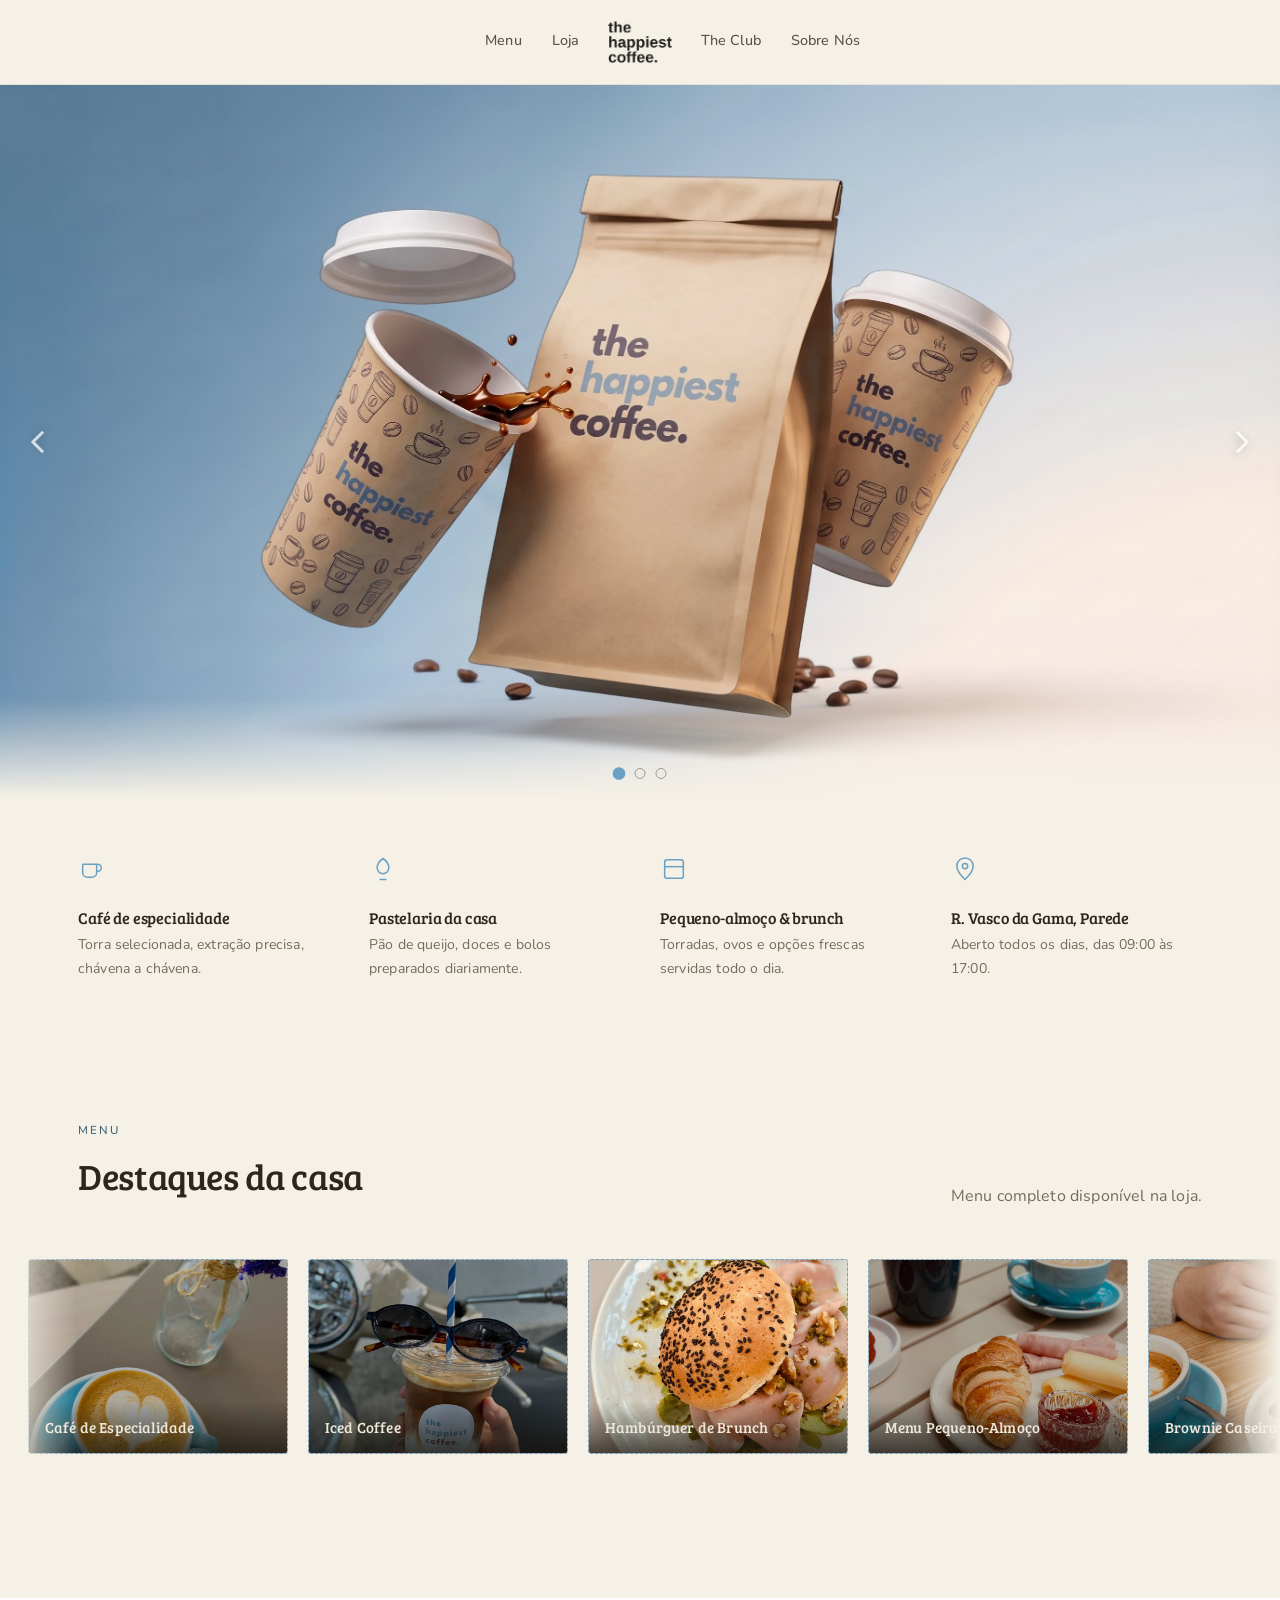
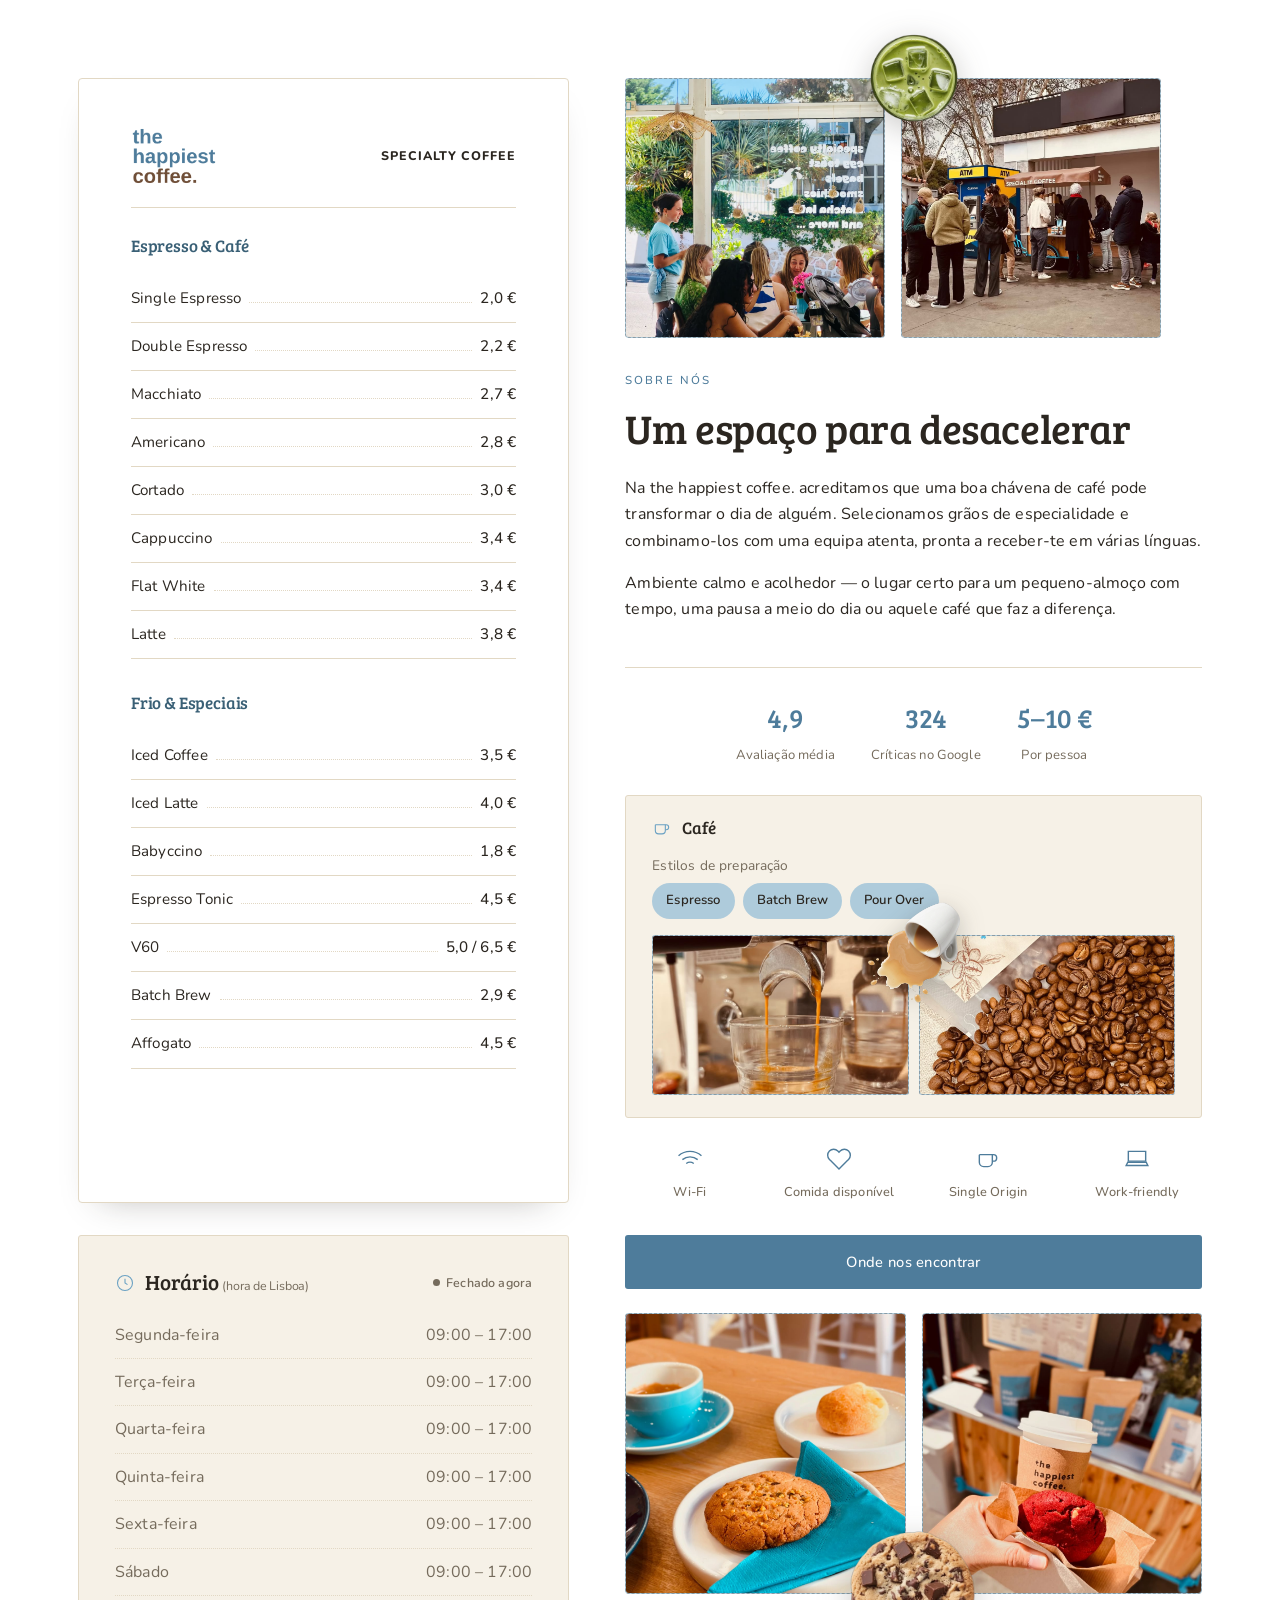
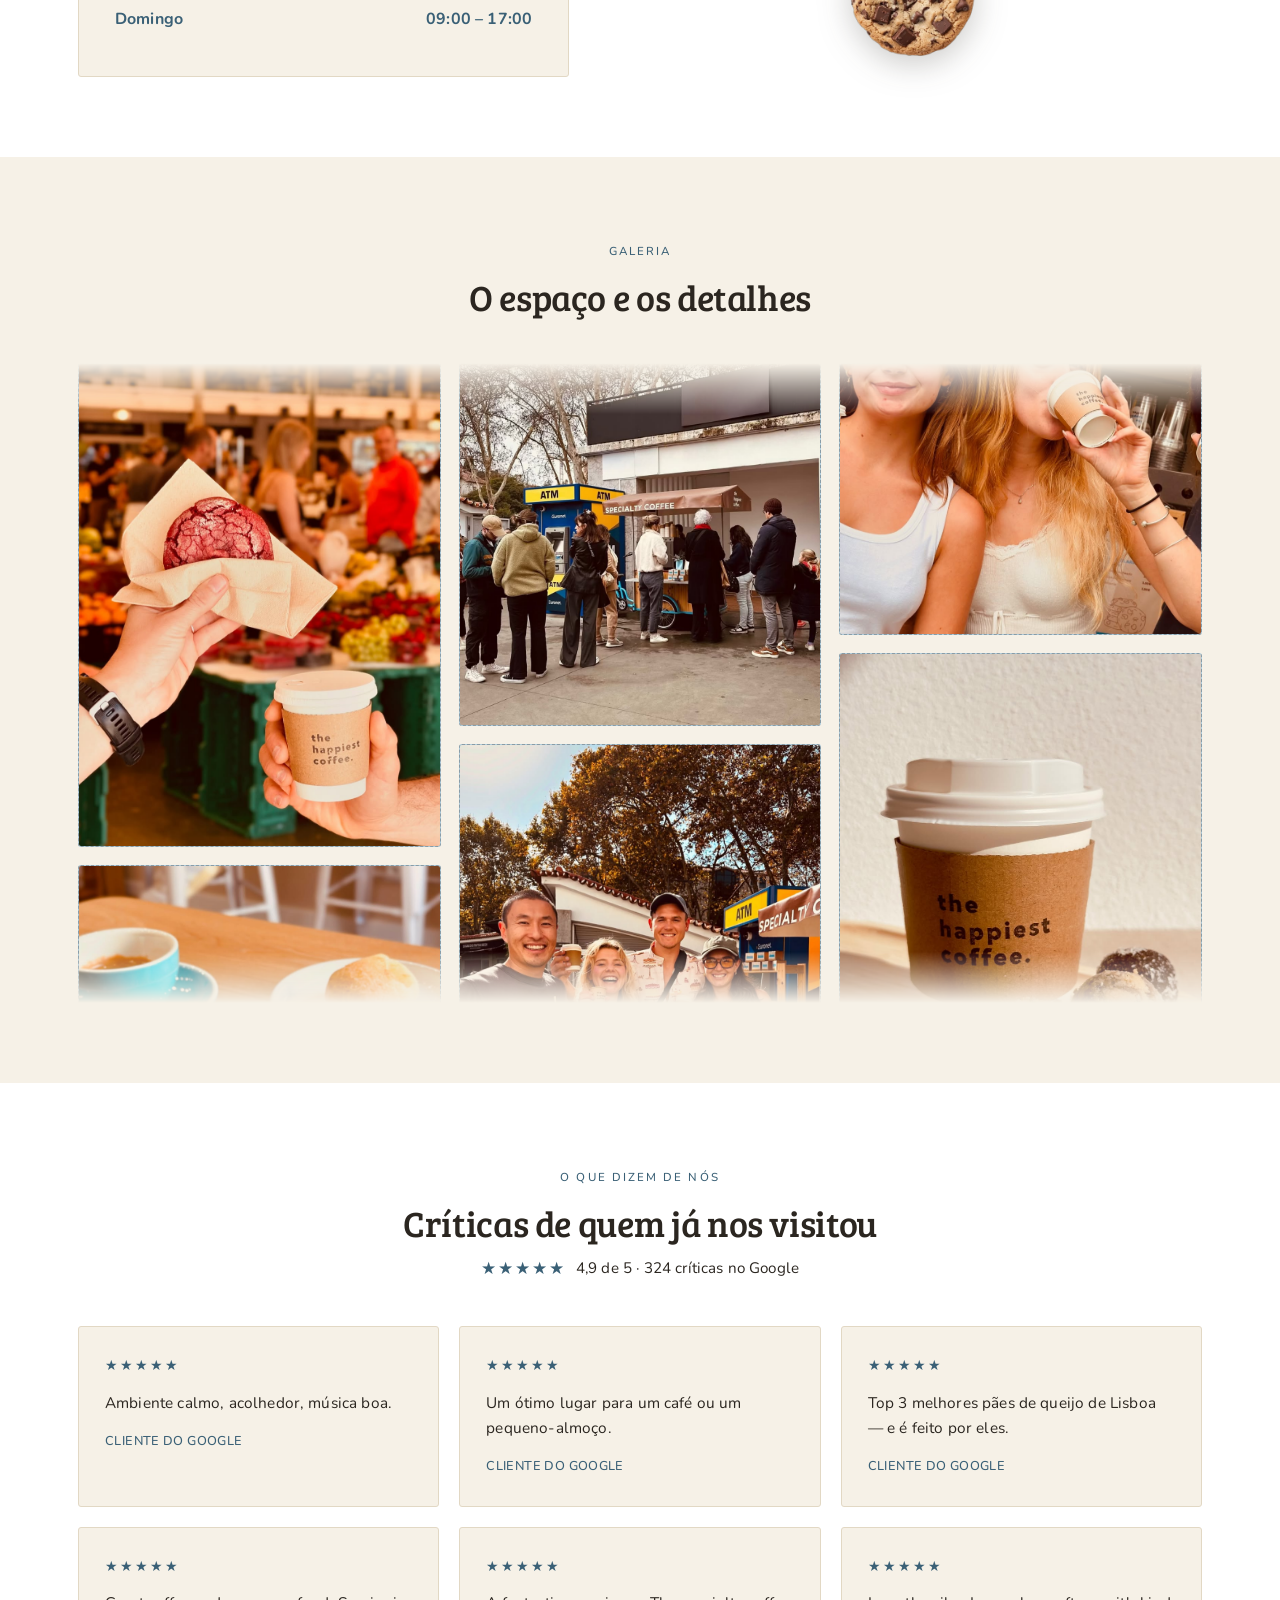
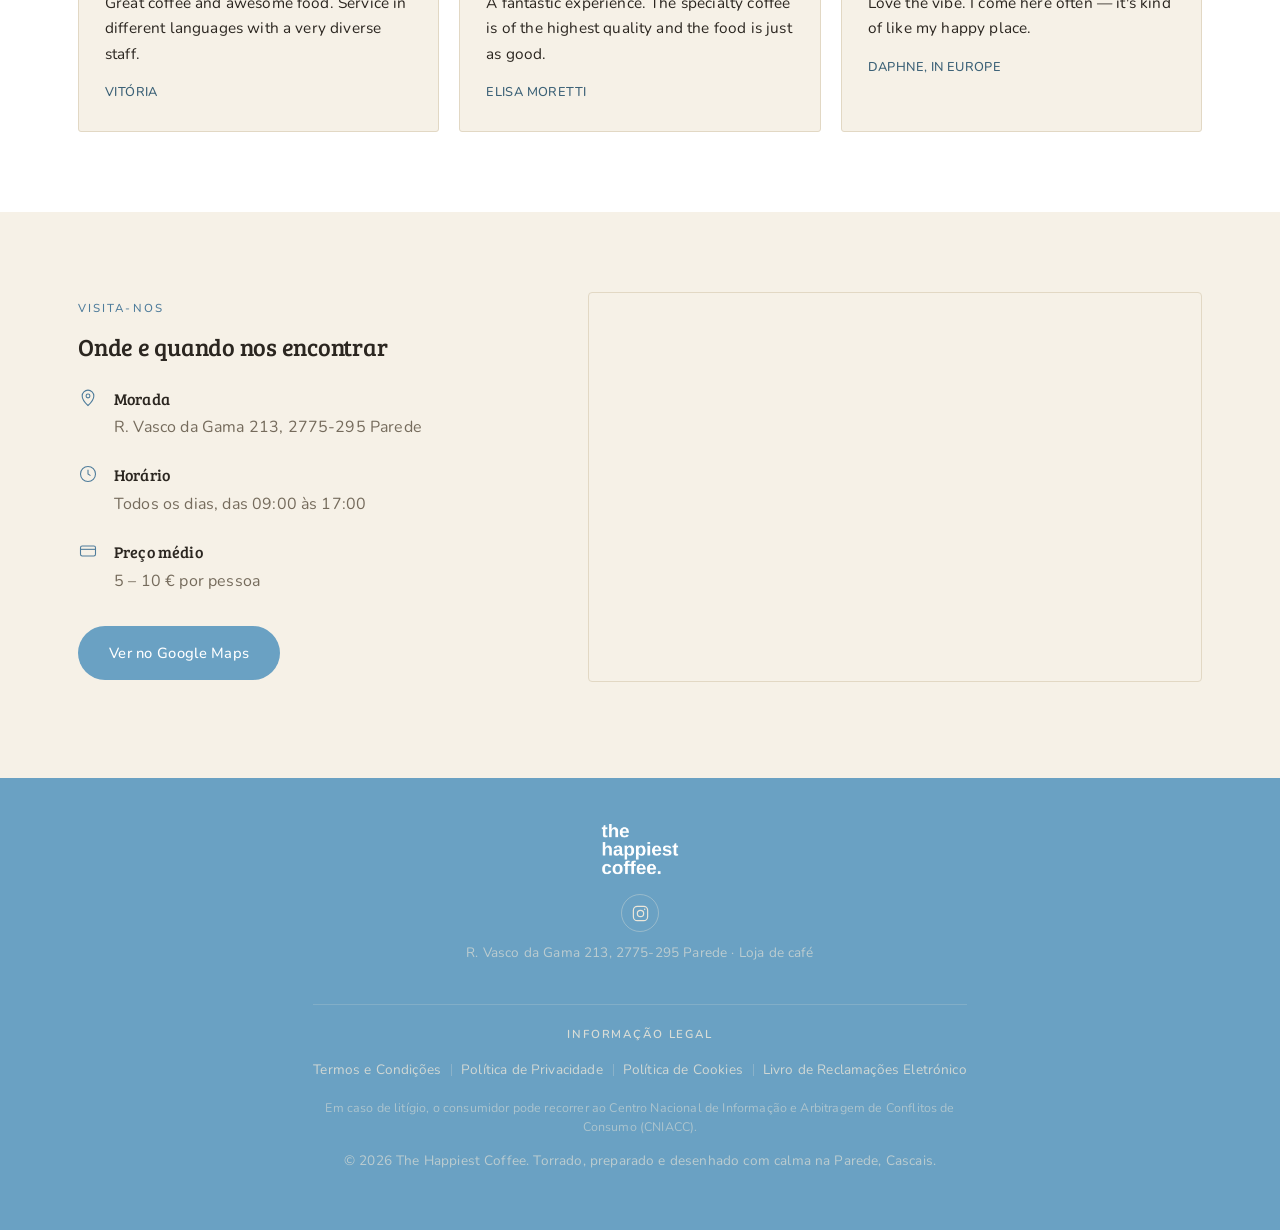
==== commit 6b1a4bb6: "Merge remote-tracking branch 'origin/claude/fervent-goodall-0i872k' into merge-check-local" ====
--- a/index.html
+++ b/index.html
@@ -47,55 +47,40 @@
 <main id="top">
 
   <!-- HERO CARROSSEL -->
-  <section class="hero-carousel" id="heroCarousel" aria-roledescription="carrossel" aria-label="Áreas de negócio">
+  <section class="hero-carousel" id="heroCarousel" aria-roledescription="carrossel" aria-label="Produtos the happiest coffee.">
     <div class="hero-slides">
 
-      <!-- Slide 1: LOJA -->
+      <!-- Slide 1: SACO + CAFÉ -->
       <article class="hero-slide is-active" role="group" aria-roledescription="slide" aria-label="1 de 3">
-        <img class="hero-slide-img" src="assets/uploads/BANNER%202.png" alt="Saco e copos the happiest coffee.">
-        <a class="hero-slide-link" href="loja.html" aria-label="Ir para a Loja"></a>
-        <aside class="hero-popup" aria-label="Destaque da Loja">
-          <button type="button" class="hero-popup-close" aria-label="Fechar">&times;</button>
-          <span class="hero-popup-eyebrow">Loja Online</span>
-          <h3 class="hero-popup-title">Leva o happiest coffee para casa</h3>
-          <p>Grãos de especialidade, canecas e merchandising — entregues à tua porta.</p>
-          <a class="btn btn-primary" href="loja.html">Ir à Loja</a>
-        </aside>
+        <div class="hero-slide-media">
+          <img class="hero-slide-img" src="assets/images/hero/hero-bag-cafe.jpg" alt="Saco de café the happiest coffee. com dois copos de café de especialidade">
+          <img class="hero-object" aria-hidden="true" style="left:12.5%;top:4.492%;width:72.965%;height:88.997%;" src="assets/images/hero/cutouts/hero-bag-cafe-group.webp" alt="">
+        </div>
       </article>
 
-      <!-- Slide 2: MENU (matcha) -->
+      <!-- Slide 2: MATCHA -->
       <article class="hero-slide" role="group" aria-roledescription="slide" aria-label="2 de 3">
-        <img class="hero-slide-img" src="assets/uploads/BANNER%203.png" alt="Matcha the happiest coffee.">
-        <a class="hero-slide-link" href="#menu" aria-label="Ver o Menu"></a>
-        <aside class="hero-popup" aria-label="Destaque do Menu">
-          <button type="button" class="hero-popup-close" aria-label="Fechar">&times;</button>
-          <span class="hero-popup-eyebrow">Menu</span>
-          <h3 class="hero-popup-title">Novo: Matcha Latte</h3>
-          <p>Descobre os destaques da casa — do café de especialidade ao brunch.</p>
-          <a class="btn btn-primary" href="#menu">Ver Menu</a>
-        </aside>
+        <div class="hero-slide-media">
+          <img class="hero-slide-img" src="assets/images/hero/hero-matcha.jpg" alt="Dois copos de matcha the happiest coffee. com pó de matcha">
+          <img class="hero-object" aria-hidden="true" style="left:26.49%;top:1.497%;width:56.977%;height:84.961%;" src="assets/images/hero/cutouts/hero-matcha-group.webp" alt="">
+        </div>
       </article>
 
-      <!-- Slide 3: THE CLUB (t-shirt) -->
+      <!-- Slide 3: RUNNING CLUB -->
       <article class="hero-slide" role="group" aria-roledescription="slide" aria-label="3 de 3">
-        <img class="hero-slide-img" src="assets/uploads/BANNER%20MEMBRO%20CLUB.png" alt="T-shirt e caneca The Club the happiest coffee.">
-        <a class="hero-slide-link" href="theclub.html" aria-label="Ir para o The Club"></a>
-        <aside class="hero-popup" aria-label="Destaque do The Club">
-          <button type="button" class="hero-popup-close" aria-label="Fechar">&times;</button>
-          <span class="hero-popup-eyebrow">The Club</span>
-          <h3 class="hero-popup-title">Junta-te ao THE CLUB</h3>
-          <p>Subscrição mensal de café de especialidade, com vantagens exclusivas de membro.</p>
-          <a class="btn btn-primary" href="theclub.html">Aderir ao Club</a>
-        </aside>
+        <div class="hero-slide-media">
+          <img class="hero-slide-img" src="assets/images/hero/hero-running-club.jpg" alt="T-shirt do Running Club e caneca the happiest coffee.">
+          <img class="hero-object" aria-hidden="true" style="left:59.484%;top:59.44%;width:21.003%;height:34.049%;" src="assets/images/hero/cutouts/hero-running-club-mug.webp" alt="">
+        </div>
       </article>
 
     </div>
 
     <button class="hero-arrow hero-arrow--prev" id="heroPrev" type="button" aria-label="Slide anterior">
-      <svg viewBox="0 0 24 24" fill="none" stroke="currentColor" stroke-width="2"><path d="M15 6l-6 6 6 6"/></svg>
+      <span class="hero-arrow-tri hero-arrow-tri--prev" aria-hidden="true"></span>
     </button>
     <button class="hero-arrow hero-arrow--next" id="heroNext" type="button" aria-label="Slide seguinte">
-      <svg viewBox="0 0 24 24" fill="none" stroke="currentColor" stroke-width="2"><path d="M9 6l6 6-6 6"/></svg>
+      <span class="hero-arrow-tri hero-arrow-tri--next" aria-hidden="true"></span>
     </button>
 
     <div class="hero-dots" id="heroDots" role="tablist" aria-label="Escolher slide">
@@ -103,6 +88,8 @@
       <button class="hero-dot" type="button" role="tab" aria-label="Ir para o slide 2" aria-selected="false"></button>
       <button class="hero-dot" type="button" role="tab" aria-label="Ir para o slide 3" aria-selected="false"></button>
     </div>
+
+    <div class="hero-carousel-fade" aria-hidden="true"></div>
   </section>
 
   <!-- SERVICES -->
@@ -154,8 +141,12 @@
         <figure class="photo-slot photo-slot--carousel" data-label="assets/images/happiestcoffee8.png"><img class="photo" src="assets/images/happiestcoffee8.png" alt="Ovos Mexidos &amp; Torrada"><figcaption>Ovos Mexidos &amp; Torrada</figcaption></figure>
       </div>
     </div>
-
-    <div class="container">
+  </section>
+
+  <!-- SOBRE / MENU / HORÁRIO -->
+  <section id="sobre" class="showcase">
+    <div class="container showcase-grid">
+
       <div class="menu-card">
         <div class="menu-card-header">
           <img src="assets/images/logo/logo-color.png" alt="the happiest coffee." class="menu-card-logo">
@@ -185,28 +176,33 @@
           </ul>
         </div>
       </div>
-    </div>
-  </section>
-
-  <!-- SOBRE -->
-  <section id="sobre" class="about">
-    <div class="container about-inner">
-      <div class="photo-slot photo-slot--about" data-label="assets/images/sala.png">
-        <img class="photo" src="assets/images/sala.png" alt="Interior the happiest coffee.">
-      </div>
-      <div class="about-text">
-        <span class="eyebrow eyebrow-blue">Sobre nós</span>
-        <h2>Um espaço para desacelerar</h2>
-        <p>
-          Na the happiest coffee. acreditamos que uma boa chávena de café pode transformar o dia
-          de alguém. Selecionamos grãos de especialidade e combinamo-los com uma equipa
-          atenta, pronta a receber-te em várias línguas.
-        </p>
-        <p>
-          Ambiente calmo e acolhedor — o lugar certo para um pequeno-almoço com tempo,
-          uma pausa a meio do dia ou aquele café que faz a diferença.
-        </p>
-        <div class="about-stats">
+
+      <div class="showcase-top">
+        <div class="showcase-photos">
+          <div class="photo-slot photo-slot--about" data-label="assets/images/sala.png">
+            <img class="photo" src="assets/images/sala.png" alt="Interior the happiest coffee.">
+          </div>
+          <div class="photo-slot photo-slot--about" data-label="assets/images/galeria4.png">
+            <img class="photo" src="assets/images/galeria4.png" alt="Fila de clientes na tenda the happiest coffee.">
+          </div>
+          <img class="showcase-accent showcase-accent--top" src="assets/images/accents/matcha-accent.webp" alt="" aria-hidden="true">
+        </div>
+
+        <div class="about-text">
+          <span class="eyebrow eyebrow-blue">Sobre nós</span>
+          <h2>Um espaço para desacelerar</h2>
+          <p>
+            Na the happiest coffee. acreditamos que uma boa chávena de café pode transformar o dia
+            de alguém. Selecionamos grãos de especialidade e combinamo-los com uma equipa
+            atenta, pronta a receber-te em várias línguas.
+          </p>
+          <p>
+            Ambiente calmo e acolhedor — o lugar certo para um pequeno-almoço com tempo,
+            uma pausa a meio do dia ou aquele café que faz a diferença.
+          </p>
+        </div>
+
+        <div class="about-stats about-stats--center">
           <div class="stat">
             <strong>4,9</strong>
             <span>Avaliação média</span>
@@ -220,14 +216,46 @@
             <span>Por pessoa</span>
           </div>
         </div>
-      </div>
-    </div>
-  </section>
-
-  <!-- INFO CARDS -->
-  <section id="info" class="info-cards">
-    <div class="container info-grid">
-      <div class="info-card">
+
+        <div class="info-card info-card--cafe">
+          <div class="info-card-head">
+            <svg viewBox="0 0 24 24" fill="none" stroke="currentColor" stroke-width="1.3"><path d="M4 8h13a3 3 0 0 1 0 6h-1"/><path d="M4 8v7a4 4 0 0 0 4 4h4a4 4 0 0 0 4-4V8"/></svg>
+            <h3>Café</h3>
+          </div>
+          <p class="info-card-subtitle">Estilos de preparação</p>
+          <ul class="pill-list">
+            <li>Espresso</li>
+            <li>Batch Brew</li>
+            <li>Pour Over</li>
+          </ul>
+          <div class="info-card-photos">
+            <div class="photo-slot photo-slot--info" data-label="assets/images/preparacao1.png"><img class="photo" src="assets/images/preparacao1.png" alt="Café"></div>
+            <div class="photo-slot photo-slot--info" data-label="assets/images/preparacao2.png"><img class="photo" src="assets/images/preparacao2.png" alt="Café"></div>
+            <img class="cafe-accent" src="assets/images/accents/coffee-spill-accent.webp" alt="" aria-hidden="true">
+          </div>
+        </div>
+
+        <div class="feature-icons">
+          <div class="feature-icon">
+            <svg viewBox="0 0 24 24" fill="none" stroke="currentColor" stroke-width="1.3"><path d="M1.42 9a16 16 0 0 1 21.16 0"/><path d="M5 12.55a11 11 0 0 1 14.08 0"/><path d="M8.53 16.11a6 6 0 0 1 6.95 0"/><line x1="12" y1="20" x2="12.01" y2="20"/></svg>
+            <span>Wi-Fi</span>
+          </div>
+          <div class="feature-icon">
+            <svg viewBox="0 0 24 24" fill="none" stroke="currentColor" stroke-width="1.3"><path d="M20.84 4.61a5.5 5.5 0 0 0-7.78 0L12 5.67l-1.06-1.06a5.5 5.5 0 0 0-7.78 7.78l1.06 1.06L12 21.23l7.78-7.78 1.06-1.06a5.5 5.5 0 0 0 0-7.78z"/></svg>
+            <span>Comida disponível</span>
+          </div>
+          <div class="feature-icon">
+            <svg viewBox="0 0 24 24" fill="none" stroke="currentColor" stroke-width="1.3"><path d="M4 8h13a3 3 0 0 1 0 6h-1"/><path d="M4 8v7a4 4 0 0 0 4 4h4a4 4 0 0 0 4-4V8"/></svg>
+            <span>Single Origin</span>
+          </div>
+          <div class="feature-icon">
+            <svg viewBox="0 0 24 24" fill="none" stroke="currentColor" stroke-width="1.3"><path d="M4 5h16v9H4z"/><path d="M2 18h20l-1.5-3H3.5z"/></svg>
+            <span>Work-friendly</span>
+          </div>
+        </div>
+      </div>
+
+      <div class="info-card info-card--hours">
         <div class="info-card-head">
           <svg viewBox="0 0 24 24" fill="none" stroke="currentColor" stroke-width="1.3"><circle cx="12" cy="12" r="9"/><path d="M12 7v5l3 2"/></svg>
           <h3>Horário <span class="info-card-note">(hora de Lisboa)</span></h3>
@@ -244,37 +272,20 @@
         </ul>
       </div>
 
-      <div class="info-card">
-        <div class="info-card-head">
-          <svg viewBox="0 0 24 24" fill="none" stroke="currentColor" stroke-width="1.3"><path d="M4 8h13a3 3 0 0 1 0 6h-1"/><path d="M4 8v7a4 4 0 0 0 4 4h4a4 4 0 0 0 4-4V8"/></svg>
-          <h3>Café</h3>
-        </div>
-        <p class="info-card-subtitle">Estilos de preparação</p>
-        <ul class="pill-list">
-          <li>Espresso</li>
-          <li>Batch Brew</li>
-          <li>Pour Over</li>
-        </ul>
-        <div class="info-card-photos">
-          <div class="photo-slot photo-slot--info" data-label="assets/images/preparacao1.png"><img class="photo" src="assets/images/preparacao1.png" alt="Café"></div>
-          <div class="photo-slot photo-slot--info" data-label="assets/images/preparacao2.png"><img class="photo" src="assets/images/preparacao2.png" alt="Café"></div>
-        </div>
-      </div>
-
-      <div class="info-card">
-        <div class="info-card-head">
-          <svg viewBox="0 0 24 24" fill="none" stroke="currentColor" stroke-width="1.3"><path d="M12 3l7 3v6c0 4.5-3 7.5-7 9-4-1.5-7-4.5-7-9V6l7-3Z"/></svg>
-          <h3>Características</h3>
-        </div>
-        <p class="info-card-subtitle">Preço: € €</p>
-        <p class="info-card-subtitle">Espaço: Confortável</p>
-        <ul class="feature-list">
-          <li><svg viewBox="0 0 24 24" fill="none" stroke="currentColor" stroke-width="1.6"><circle cx="12" cy="12" r="9"/><path d="M8 12.5l2.5 2.5L16 9.5"/></svg>Wi-Fi</li>
-          <li><svg viewBox="0 0 24 24" fill="none" stroke="currentColor" stroke-width="1.6"><circle cx="12" cy="12" r="9"/><path d="M8 12.5l2.5 2.5L16 9.5"/></svg>Comida disponível</li>
-          <li><svg viewBox="0 0 24 24" fill="none" stroke="currentColor" stroke-width="1.6"><circle cx="12" cy="12" r="9"/><path d="M8 12.5l2.5 2.5L16 9.5"/></svg>Single Origin</li>
-          <li><svg viewBox="0 0 24 24" fill="none" stroke="currentColor" stroke-width="1.6"><circle cx="12" cy="12" r="9"/><path d="M8 12.5l2.5 2.5L16 9.5"/></svg>Work-friendly</li>
-        </ul>
-      </div>
+      <div class="showcase-bottom">
+        <a href="#visitar" class="btn btn-blue showcase-cta">Onde nos encontrar</a>
+
+        <div class="showcase-photos">
+          <div class="photo-slot photo-slot--about" data-label="assets/images/galeria2.png">
+            <img class="photo" src="assets/images/galeria2.png" alt="Bolacha e café ao pequeno-almoço">
+          </div>
+          <div class="photo-slot photo-slot--about" data-label="assets/images/galeria9.png">
+            <img class="photo" src="assets/images/galeria9.png" alt="Muffin e café the happiest coffee.">
+          </div>
+          <img class="showcase-accent showcase-accent--bottom" src="assets/images/accents/cookie-accent.webp" alt="" aria-hidden="true">
+        </div>
+      </div>
+
     </div>
   </section>
 
@@ -350,60 +361,44 @@
 
   <!-- VISITAR -->
   <section id="visitar" class="visit">
-    <div class="container">
-      <div class="section-heading">
+    <div class="container visit-inner">
+      <div class="visit-info">
         <span class="eyebrow eyebrow-blue">Visita-nos</span>
-        <h2>Onde nos encontrar</h2>
-        <p class="muted">Tens o The Happiest Coffee em <strong>4 pontos de venda</strong> — Parede, Cascais, Estoril e Belém. Abertos todos os dias, das 09:00 às 17:00 · preço médio 5 – 10 € por pessoa.</p>
-      </div>
-      <div class="locations-grid">
-        <article class="location-card">
-          <div class="location-map">
-            <iframe title="Mapa — Parede" src="https://www.google.com/maps?q=R.%20Vasco%20da%20Gama%20213%2C%202775-295%20Parede%2C%20Portugal&output=embed" loading="lazy" referrerpolicy="no-referrer-when-downgrade"></iframe>
-          </div>
-          <div class="location-body">
-            <h3>Parede</h3>
-            <p class="location-address">R. Vasco da Gama 213, 2775-295 Parede</p>
-            <p class="location-hours">Todos os dias · 09:00 – 17:00</p>
-            <a class="location-link" href="https://www.google.com/maps/search/?api=1&query=R.%20Vasco%20da%20Gama%20213%2C%202775-295%20Parede%2C%20Portugal" target="_blank" rel="noopener">Ver no Google Maps</a>
-          </div>
-        </article>
-
-        <article class="location-card">
-          <div class="location-map">
-            <iframe title="Mapa — Cascais" src="https://www.google.com/maps?q=R.%20Padre%20Mois%C3%A9s%20da%20Silva%2053%2C%20Cascais%2C%20Portugal&output=embed" loading="lazy" referrerpolicy="no-referrer-when-downgrade"></iframe>
-          </div>
-          <div class="location-body">
-            <h3>Cascais</h3>
-            <p class="location-address">R. Padre Moisés da Silva 53, Cascais</p>
-            <p class="location-hours">Todos os dias · 09:00 – 17:00</p>
-            <a class="location-link" href="https://www.google.com/maps/search/?api=1&query=R.%20Padre%20Mois%C3%A9s%20da%20Silva%2053%2C%20Cascais%2C%20Portugal" target="_blank" rel="noopener">Ver no Google Maps</a>
-          </div>
-        </article>
-
-        <article class="location-card">
-          <div class="location-map">
-            <iframe title="Mapa — Estoril" src="https://www.google.com/maps?q=Av.%20Sab%C3%B3ia%20425C%2C%20Estoril%2C%20Portugal&output=embed" loading="lazy" referrerpolicy="no-referrer-when-downgrade"></iframe>
-          </div>
-          <div class="location-body">
-            <h3>Estoril</h3>
-            <p class="location-address">Av. Sabóia 425C, Estoril</p>
-            <p class="location-hours">Todos os dias · 09:00 – 17:00</p>
-            <a class="location-link" href="https://www.google.com/maps/search/?api=1&query=Av.%20Sab%C3%B3ia%20425C%2C%20Estoril%2C%20Portugal" target="_blank" rel="noopener">Ver no Google Maps</a>
-          </div>
-        </article>
-
-        <article class="location-card">
-          <div class="location-map">
-            <iframe title="Mapa — Belém" src="https://www.google.com/maps?q=Largo%20da%20Princesa%2C%20Bel%C3%A9m%2C%20Lisboa%2C%20Portugal&output=embed" loading="lazy" referrerpolicy="no-referrer-when-downgrade"></iframe>
-          </div>
-          <div class="location-body">
-            <h3>Belém</h3>
-            <p class="location-address">Largo da Princesa, Belém</p>
-            <p class="location-hours">Todos os dias · 09:00 – 17:00</p>
-            <a class="location-link" href="https://www.google.com/maps/search/?api=1&query=Largo%20da%20Princesa%2C%20Bel%C3%A9m%2C%20Lisboa%2C%20Portugal" target="_blank" rel="noopener">Ver no Google Maps</a>
-          </div>
-        </article>
+        <h2>Onde e quando nos encontrar</h2>
+        <ul class="visit-list">
+          <li>
+            <svg viewBox="0 0 24 24" fill="none" stroke="currentColor" stroke-width="1.3"><path d="M12 21s7-6.5 7-11.5A7 7 0 0 0 5 9.5C5 14.5 12 21 12 21Z"/><circle cx="12" cy="9.5" r="2.3"/></svg>
+            <div>
+              <strong>Morada</strong>
+              <p>R. Vasco da Gama 213, 2775-295 Parede</p>
+            </div>
+          </li>
+          <li>
+            <svg viewBox="0 0 24 24" fill="none" stroke="currentColor" stroke-width="1.3"><circle cx="12" cy="12" r="9"/><path d="M12 7v5l3 2"/></svg>
+            <div>
+              <strong>Horário</strong>
+              <p>Todos os dias, das 09:00 às 17:00</p>
+            </div>
+          </li>
+          <li>
+            <svg viewBox="0 0 24 24" fill="none" stroke="currentColor" stroke-width="1.3"><rect x="3" y="6" width="18" height="12" rx="2"/><path d="M3 10h18"/></svg>
+            <div>
+              <strong>Preço médio</strong>
+              <p>5 – 10 € por pessoa</p>
+            </div>
+          </li>
+        </ul>
+        <a class="btn btn-primary" href="https://www.google.com/maps/search/?api=1&query=The+Happiest+Coffee+R.+Vasco+da+Gama+213+2775-295+Parede" target="_blank" rel="noopener">
+          Ver no Google Maps
+        </a>
+      </div>
+      <div class="visit-map">
+        <iframe
+          title="Localização the happiest coffee."
+          src="https://www.google.com/maps?q=R.+Vasco+da+Gama+213,+2775-295+Parede&output=embed"
+          loading="lazy"
+          referrerpolicy="no-referrer-when-downgrade">
+        </iframe>
       </div>
     </div>
   </section>
--- a/styles.css
+++ b/styles.css
@@ -239,12 +239,14 @@
 .hero-carousel {
   position: relative;
   overflow: hidden;
-  background: var(--green-light);
+  background: var(--cream);
 }
 
 .hero-slides {
   position: relative;
-  height: clamp(460px, 74vh, 680px);
+  width: 100%;
+  /* Same ratio as the banner photos (2752x1536) so nothing is ever cropped */
+  aspect-ratio: 2752 / 1536;
 }
 
 .hero-slide {
@@ -252,12 +254,19 @@
   inset: 0;
   opacity: 0;
   visibility: hidden;
-  transition: opacity 0.9s ease, visibility 0.9s ease;
+  transition: opacity 0.6s ease, visibility 0.6s ease;
 }
 
 .hero-slide.is-active {
   opacity: 1;
   visibility: visible;
+  z-index: 1;
+}
+
+.hero-slide-media {
+  position: absolute;
+  inset: 0;
+  overflow: hidden;
 }
 
 .hero-slide-img {
@@ -266,123 +275,96 @@
   width: 100%;
   height: 100%;
   object-fit: cover;
-  transform: scale(1.05);
-  transition: transform 7s ease;
-}
-
-.hero-slide.is-active .hero-slide-img { transform: scale(1); }
-
-/* Subtle vignette so controls stay legible; keeps the banner bright */
-.hero-slide::after {
-  content: "";
+  display: block;
+}
+
+/* Each product is its own cut-out image, laid exactly over its place in the
+   photo above. At rest it sits pixel-for-pixel on top of itself, so nothing
+   changes; on hover only that product lifts with a gentle upscale, following
+   its true silhouette — never a box, and never touching its neighbours. */
+.hero-object {
   position: absolute;
-  inset: 0;
+  object-fit: contain;
+  display: block;
+  z-index: 2;
+  cursor: pointer;
+  transform: scale(1);
+  transform-origin: 50% 100%;
+  transition: transform 0.4s cubic-bezier(0.22, 1, 0.36, 1), filter 0.4s ease;
+  filter: drop-shadow(0 0 0 rgba(43, 38, 32, 0));
+}
+
+.hero-object:hover {
+  transform: scale(1.045);
+  filter: drop-shadow(0 16px 20px rgba(43, 38, 32, 0.25));
+  z-index: 3;
+}
+
+@media (hover: none) {
+  .hero-object:hover { transform: scale(1); filter: drop-shadow(0 0 0 rgba(0, 0, 0, 0)); }
+}
+
+@media (prefers-reduced-motion: reduce) {
+  .hero-object { transition: none !important; }
+  .hero-object:hover { transform: scale(1) !important; filter: none !important; }
+}
+
+/* Bottom fade so the carousel blends into the page background */
+.hero-carousel-fade {
+  position: absolute;
+  left: 0;
+  right: 0;
+  bottom: 0;
+  height: 14%;
+  min-height: 50px;
+  background: linear-gradient(to bottom, transparent, var(--cream));
   pointer-events: none;
-  background: linear-gradient(
-    180deg,
-    rgba(43, 38, 32, 0.06) 0%,
-    rgba(43, 38, 32, 0) 32%,
-    rgba(43, 38, 32, 0.16) 100%
-  );
-}
-
-/* Whole banner is clickable through to its page */
-.hero-slide-link {
-  position: absolute;
-  inset: 0;
   z-index: 1;
-  display: block;
-}
-
-.hero-slide-content {
-  position: absolute;
-  inset: 0;
-  display: flex;
-  align-items: center;
-  z-index: 1;
-}
-
-.hero-slide-content .eyebrow {
-  color: var(--tan-soft);
-  margin-bottom: 16px;
-  transform: translateY(12px);
-  opacity: 0;
-  transition: transform 0.7s ease 0.2s, opacity 0.7s ease 0.2s;
-}
-
-.hero-slide-content h1 {
-  color: var(--text-light);
-  font-size: clamp(2.1rem, 4.4vw, 3.4rem);
-  max-width: 620px;
-  margin-bottom: 0;
-  transform: translateY(16px);
-  opacity: 0;
-  transition: transform 0.7s ease 0.32s, opacity 0.7s ease 0.32s;
-}
-
-.hero-slide-content .hero-actions {
-  transform: translateY(16px);
-  opacity: 0;
-  transition: transform 0.7s ease 0.44s, opacity 0.7s ease 0.44s;
-}
-
-.hero-slide.is-active .hero-slide-content .eyebrow,
-.hero-slide.is-active .hero-slide-content h1,
-.hero-slide.is-active .hero-slide-content .hero-actions {
-  transform: translateY(0);
-  opacity: 1;
-}
-
-.hero-actions {
-  display: flex;
-  gap: 16px;
-  margin: 30px 0 0;
-  flex-wrap: wrap;
-}
-
-/* Brand-blue primary CTA inside the carousel */
-.hero-carousel .btn-primary {
-  background: #6AA1C3;
-  color: var(--paper);
-}
-
-.hero-carousel .btn-primary:hover {
-  background: #5b91b3;
-}
-
-/* Arrows */
+}
+
+/* Arrows: minimalist outline chevrons — a roofline, not a filled triangle */
 .hero-arrow {
   position: absolute;
   top: 50%;
   transform: translateY(-50%);
-  z-index: 2;
-  width: 46px;
-  height: 46px;
+  z-index: 3;
+  width: 48px;
+  height: 68px;
   display: flex;
   align-items: center;
   justify-content: center;
   border: none;
-  border-radius: 999px;
-  background: rgba(43, 38, 32, 0.34);
+  background: transparent;
   color: var(--paper);
   cursor: pointer;
-  backdrop-filter: blur(4px);
-  transition: background 0.2s ease, transform 0.2s ease;
-}
-
-.hero-arrow svg { width: 22px; height: 22px; }
-.hero-arrow:hover { background: #6AA1C3; }
-.hero-arrow--prev { left: 22px; }
-.hero-arrow--next { right: 22px; }
+  opacity: 0.72;
+  transition: opacity 0.25s ease, transform 0.25s ease;
+}
+
+.hero-arrow-tri {
+  display: block;
+  width: 16px;
+  height: 16px;
+  border-top: 3px solid currentColor;
+  border-right: 3px solid currentColor;
+  filter: drop-shadow(0 2px 4px rgba(43, 38, 32, 0.35));
+}
+
+.hero-arrow-tri--prev { transform: rotate(-135deg); }
+.hero-arrow-tri--next { transform: rotate(45deg); }
+
+.hero-arrow:hover { opacity: 1; transform: translateY(-50%) scale(1.12); }
+.hero-arrow--prev { left: 18px; }
+.hero-arrow--next { right: 18px; }
 .hero-arrow:active { transform: translateY(-50%) scale(0.94); }
 
 /* Dots */
 .hero-dots {
   position: absolute;
-  bottom: 26px;
+  bottom: 20px;
   left: 50%;
   transform: translateX(-50%);
-  z-index: 2;
+  z-index: 3;
   display: flex;
   gap: 10px;
 }
@@ -392,10 +374,10 @@
   height: 11px;
   padding: 0;
   border-radius: 999px;
-  border: 1.5px solid rgba(255, 255, 255, 0.9);
+  border: 1.5px solid rgba(43, 38, 32, 0.4);
   background: transparent;
   cursor: pointer;
-  transition: background 0.25s ease, transform 0.25s ease;
+  transition: background 0.25s ease, transform 0.25s ease, border-color 0.25s ease;
 }
 
 .hero-dot.is-active {
@@ -457,7 +439,7 @@
 }
 
 .photo-slot--about {
-  aspect-ratio: 3 / 4;
+  aspect-ratio: 1 / 1;
   border-radius: var(--radius-lg);
 }
 
@@ -573,8 +555,6 @@
 }
 
 .menu-card {
-  max-width: 640px;
-  margin: 0 auto;
   background: var(--paper);
   border: 1px solid var(--border);
   border-radius: var(--radius-lg);
@@ -642,25 +622,80 @@
   white-space: nowrap;
 }
 
-/* About */
-.about { padding: 80px 0; background: var(--paper); }
-
-.about-inner {
+/* Showcase: menu + horário (left) / sobre nós + features (right) */
+.showcase { padding: 80px 0; background: var(--paper); }
+
+.showcase-grid {
   display: grid;
-  grid-template-columns: 0.85fr 1.15fr;
-  gap: 64px;
-  align-items: center;
-}
-
-.about-text h2 { font-size: clamp(1.7rem, 2.8vw, 2.3rem); }
+  grid-template-columns: minmax(0, 0.92fr) minmax(0, 1.08fr);
+  gap: 32px 56px;
+}
+
+.showcase-top,
+.showcase-bottom {
+  display: flex;
+  flex-direction: column;
+  height: 100%;
+}
+
+.showcase-top { gap: 28px; }
+.showcase-bottom { gap: 24px; }
+
+.showcase-top .feature-icons { margin-top: auto; }
+
+.showcase-cta {
+  width: 100%;
+  border-radius: var(--radius-md);
+}
+
+.showcase-photos {
+  position: relative;
+  display: flex;
+  gap: 16px;
+}
+
+.showcase-accent {
+  position: absolute;
+  left: 50%;
+  width: 130px;
+  height: 130px;
+  object-fit: contain;
+  pointer-events: none;
+  filter: drop-shadow(0 8px 16px rgba(43, 38, 32, 0.25));
+}
+
+.showcase-accent--top {
+  top: 0;
+  transform: translate(-50%, -50%);
+}
+
+.showcase-accent--bottom {
+  bottom: 0;
+  transform: translate(-50%, 50%);
+  width: 150px;
+  height: 150px;
+}
+
+.photo-slot--about {
+  width: 260px;
+  flex: none;
+}
+
+.showcase-bottom .photo-slot--about {
+  width: auto;
+  flex: 1 1 0;
+}
+
+.about-text h2 { font-size: clamp(2rem, 3.2vw, 2.6rem); }
 
 .about-stats {
   display: flex;
   gap: 36px;
-  margin-top: 28px;
   padding-top: 28px;
   border-top: 1px solid var(--border);
 }
+
+.about-stats--center { justify-content: center; text-align: center; }
 
 .stat { transition: transform 0.3s ease; }
 .stat:hover { transform: translateY(-3px); }
@@ -678,7 +713,7 @@
   color: var(--text-muted);
 }
 
-/* Info cards: hours, coffee, features */
+/* Info cards: hours, coffee */
 .info-cards { padding: 0 0 80px; background: var(--paper); }
 
 .info-grid {
@@ -694,6 +729,10 @@
   padding: 26px 28px;
   transition: transform 0.3s ease, box-shadow 0.3s ease;
 }
+
+.info-card--hours { padding: 34px 36px; }
+.info-card--hours .info-card-head h3 { font-size: 1.3rem; }
+.info-card--hours .hours-list li { font-size: 1rem; padding: 10px 0; }
 
 .info-card:hover {
   transform: translateY(-4px);
@@ -803,38 +842,71 @@
 }
 
 .info-card-photos {
+  position: relative;
   display: grid;
   grid-template-columns: 1fr 1fr;
   gap: 10px;
   margin-top: 16px;
 }
 
+.cafe-accent {
+  position: absolute;
+  top: 0;
+  left: 50%;
+  width: 92px;
+  height: auto;
+  transform: translate(-50%, -32%);
+  pointer-events: none;
+  filter: drop-shadow(0 6px 12px rgba(43, 38, 32, 0.25));
+}
+
 .photo-slot--info {
   aspect-ratio: 1 / 1;
   border-radius: var(--radius-md);
 }
 
-.feature-list {
-  list-style: none;
-  margin: 14px 0 0;
-  padding: 0;
+.info-card--cafe { padding: 22px 26px; }
+.info-card--cafe .photo-slot--info { aspect-ratio: 16 / 10; }
+
+.feature-icons {
   display: grid;
+  grid-template-columns: repeat(4, 1fr);
+  gap: 20px;
+}
+
+.feature-icon {
+  display: flex;
+  flex-direction: column;
+  align-items: center;
   gap: 10px;
-}
-
-.feature-list li {
-  display: flex;
-  align-items: center;
-  gap: 9px;
-  font-size: 0.9rem;
-  color: var(--text);
-}
-
-.feature-list svg {
-  width: 17px;
-  height: 17px;
+  text-align: center;
+  transition: transform 0.3s ease;
+}
+
+.feature-icon:hover { transform: translateY(-3px); }
+
+.feature-icon svg {
+  width: 26px;
+  height: 26px;
   color: var(--blue);
   flex-shrink: 0;
+}
+
+.feature-icon span {
+  font-size: 0.8rem;
+  color: var(--text-muted);
+  font-weight: 500;
+}
+
+.btn-blue {
+  background: var(--blue);
+  color: var(--paper);
+}
+
+.btn-blue:hover {
+  background: var(--blue-deep);
+  transform: translateY(-2px) scale(1.03);
+  box-shadow: var(--shadow);
 }
 
 /* Gallery — tetris columns, continuously scrolling */
@@ -1155,18 +1227,25 @@
 
 /* Responsive */
 @media (max-width: 960px) {
-  .hero-inner, .about-inner, .visit-inner {
+  .hero-inner, .visit-inner {
     grid-template-columns: 1fr;
   }
-  .about-inner { grid-template-columns: 1fr; }
-  .about .photo-slot--about { aspect-ratio: 16 / 10; order: -1; }
+  .showcase-grid { grid-template-columns: 1fr; gap: 48px; }
+  .showcase-top, .showcase-bottom { height: auto; }
+  .showcase-top .feature-icons { margin-top: 0; }
+  .info-grid { grid-template-columns: 1fr; }
   .services-grid { grid-template-columns: repeat(2, 1fr); gap: 28px; }
   .menu-card { padding: 36px 24px; }
   .menu-card-header { flex-wrap: wrap; }
   .reviews-grid { grid-template-columns: 1fr; }
   .gallery-columns { height: 560px; }
-  .info-grid { grid-template-columns: 1fr; }
   .section-heading--split { flex-direction: column; align-items: flex-start; gap: 6px; }
+}
+
+@media (max-width: 560px) {
+  .feature-icons { grid-template-columns: repeat(2, 1fr); gap: 24px; }
+  .photo-slot--about { width: calc(50% - 8px); }
+  .showcase-accent { width: 88px; height: 88px; }
 }
 
 @media (max-width: 720px) {
@@ -1391,18 +1470,10 @@
 
 /* Hero carousel — mobile */
 @media (max-width: 640px) {
-  .hero-slides { height: clamp(420px, 82vh, 560px); }
-  .hero-arrow { width: 40px; height: 40px; }
-  .hero-arrow--prev { left: 10px; }
-  .hero-arrow--next { right: 10px; }
-  .hero-slide::after {
-    background: linear-gradient(
-      180deg,
-      rgba(43, 38, 32, 0.35) 0%,
-      rgba(43, 38, 32, 0.55) 60%,
-      rgba(43, 38, 32, 0.72) 100%
-    );
-  }
+  .hero-arrow { width: 34px; height: 52px; }
+  .hero-arrow-tri { width: 11px; height: 11px; border-width: 2.5px; }
+  .hero-arrow--prev { left: 6px; }
+  .hero-arrow--next { right: 6px; }
 }
 
 /* THE CLUB — dedicated page spacing */
@@ -1614,293 +1685,3 @@
   line-height: 1.8;
   margin: 0;
 }
-
-/* ============================================================
-   Hero promo popups (Loja / Menu / The Club)
-   ============================================================ */
-.hero-popup {
-  position: absolute;
-  right: clamp(16px, 4vw, 48px);
-  bottom: clamp(16px, 4vw, 52px);
-  z-index: 3;
-  width: min(340px, calc(100% - 32px));
-  background: rgba(255, 255, 255, 0.95);
-  -webkit-backdrop-filter: blur(6px);
-  backdrop-filter: blur(6px);
-  border: 1px solid var(--border);
-  border-radius: 12px;
-  box-shadow: 0 18px 40px -18px rgba(43, 38, 32, 0.45);
-  padding: 20px 22px 22px;
-  display: flex;
-  flex-direction: column;
-  gap: 7px;
-  opacity: 0;
-  transform: translateY(16px) scale(0.98);
-  pointer-events: none;
-  transition: opacity 0.5s ease 0.45s, transform 0.5s ease 0.45s;
-}
-
-.hero-slide.is-active .hero-popup {
-  opacity: 1;
-  transform: none;
-  pointer-events: auto;
-}
-
-.hero-popup.is-closed { display: none; }
-
-.hero-popup-eyebrow {
-  font-size: 0.7rem;
-  font-weight: 600;
-  letter-spacing: 0.16em;
-  text-transform: uppercase;
-  color: var(--blue-deep);
-}
-
-.hero-popup-title {
-  font-size: 1.15rem;
-  margin: 0;
-}
-
-.hero-popup p {
-  margin: 0;
-  font-size: 0.9rem;
-  line-height: 1.5;
-  color: var(--text-muted);
-}
-
-.hero-popup .btn {
-  margin-top: 10px;
-  align-self: flex-start;
-  padding: 11px 24px;
-  font-size: 0.88rem;
-}
-
-.hero-popup-close {
-  position: absolute;
-  top: 8px;
-  right: 10px;
-  width: 28px;
-  height: 28px;
-  border: none;
-  background: none;
-  font-size: 1.5rem;
-  line-height: 1;
-  color: var(--text-muted);
-  cursor: pointer;
-  border-radius: 6px;
-  transition: background 0.2s ease, color 0.2s ease;
-}
-
-.hero-popup-close:hover { color: var(--text); background: rgba(43, 38, 32, 0.06); }
-
-@media (max-width: 560px) {
-  .hero-popup {
-    right: 16px;
-    left: 16px;
-    bottom: 60px;
-    width: auto;
-  }
-}
-
-/* ============================================================
-   Pontos de venda (locations grid + maps)
-   ============================================================ */
-.locations-section { padding: 24px 0 88px; }
-
-.locations-grid {
-  display: grid;
-  grid-template-columns: repeat(auto-fit, minmax(250px, 1fr));
-  gap: 28px;
-}
-
-.location-card {
-  display: flex;
-  flex-direction: column;
-  background: var(--paper);
-  border: 1px solid var(--border);
-  border-radius: var(--radius-lg);
-  overflow: hidden;
-  transition: transform 0.3s ease, box-shadow 0.3s ease;
-}
-
-.location-card:hover {
-  transform: translateY(-4px);
-  box-shadow: var(--shadow);
-}
-
-.location-map {
-  aspect-ratio: 4 / 3;
-  width: 100%;
-  background: var(--tan-soft);
-  border-bottom: 1px solid var(--border);
-}
-
-.location-map iframe {
-  width: 100%;
-  height: 100%;
-  border: 0;
-  display: block;
-}
-
-.location-body {
-  display: flex;
-  flex-direction: column;
-  gap: 4px;
-  padding: 20px 22px 22px;
-}
-
-.location-body h3 {
-  font-size: 1.15rem;
-  margin: 0;
-}
-
-.location-address {
-  margin: 0;
-  color: var(--text);
-  font-size: 0.95rem;
-}
-
-.location-hours {
-  margin: 0;
-  color: var(--text-muted);
-  font-size: 0.85rem;
-}
-
-.location-link {
-  margin-top: 10px;
-  align-self: flex-start;
-  color: var(--blue-deep);
-  font-weight: 600;
-  font-size: 0.88rem;
-  position: relative;
-}
-
-.location-link::after {
-  content: " →";
-  transition: margin-left 0.2s ease;
-}
-
-.location-link:hover::after { margin-left: 4px; }
-
-/* Address list inside the Sobre Nós "Pontos de venda" card */
-.address-list {
-  list-style: none;
-  margin: 8px 0 0;
-  padding: 0;
-  display: grid;
-  gap: 12px;
-}
-
-.address-list li {
-  font-size: 0.92rem;
-  color: var(--text-muted);
-  line-height: 1.45;
-}
-
-.address-list strong { color: var(--text); font-weight: 600; }
-
-@media (max-width: 860px) {
-  .locations-grid { grid-template-columns: 1fr; max-width: 460px; margin: 0 auto; }
-}
-
-/* ============================================================
-   Newsletter popup (The Club)
-   ============================================================ */
-.newsletter-modal {
-  position: fixed;
-  inset: 0;
-  z-index: 100;
-  display: none;
-  align-items: center;
-  justify-content: center;
-  padding: 20px;
-}
-
-.newsletter-modal.is-open { display: flex; }
-
-.newsletter-backdrop {
-  position: absolute;
-  inset: 0;
-  background: rgba(43, 38, 32, 0.55);
-  -webkit-backdrop-filter: blur(2px);
-  backdrop-filter: blur(2px);
-}
-
-.newsletter-dialog {
-  position: relative;
-  z-index: 1;
-  width: min(440px, 100%);
-  background: var(--paper);
-  border-radius: 14px;
-  padding: 34px 32px 26px;
-  box-shadow: 0 30px 70px -20px rgba(43, 38, 32, 0.6);
-  animation: nlpop 0.35s ease;
-}
-
-@keyframes nlpop {
-  from { opacity: 0; transform: translateY(18px) scale(0.97); }
-  to { opacity: 1; transform: none; }
-}
-
-.newsletter-title { font-size: 1.5rem; margin: 8px 0 8px; }
-
-.newsletter-dialog > p {
-  margin: 0 0 18px;
-  color: var(--text-muted);
-  font-size: 0.95rem;
-  line-height: 1.55;
-}
-
-.newsletter-form { display: flex; gap: 10px; flex-wrap: wrap; }
-
-.newsletter-form input[type="email"] {
-  flex: 1 1 200px;
-  min-width: 0;
-  padding: 13px 16px;
-  border: 1px solid var(--border);
-  border-radius: 999px;
-  font: inherit;
-  font-size: 0.92rem;
-  color: var(--text);
-  background: var(--cream);
-}
-
-.newsletter-form input[type="email"]:focus {
-  outline: none;
-  border-color: #6AA1C3;
-  box-shadow: 0 0 0 3px rgba(106, 161, 195, 0.25);
-}
-
-.newsletter-form .btn-primary { background: #6AA1C3; color: var(--paper); }
-.newsletter-form .btn-primary:hover { background: #5b91b3; }
-
-.newsletter-success {
-  margin: 16px 0 0;
-  color: var(--blue-deep);
-  font-weight: 600;
-  font-size: 0.95rem;
-}
-
-.newsletter-note {
-  margin: 14px 0 0;
-  font-size: 0.75rem;
-  color: var(--text-muted);
-}
-
-.newsletter-close {
-  position: absolute;
-  top: 12px;
-  right: 14px;
-  width: 30px;
-  height: 30px;
-  border: none;
-  background: none;
-  font-size: 1.6rem;
-  line-height: 1;
-  color: var(--text-muted);
-  cursor: pointer;
-  border-radius: 6px;
-  transition: background 0.2s ease, color 0.2s ease;
-}
-
-.newsletter-close:hover { color: var(--text); background: rgba(43, 38, 32, 0.06); }
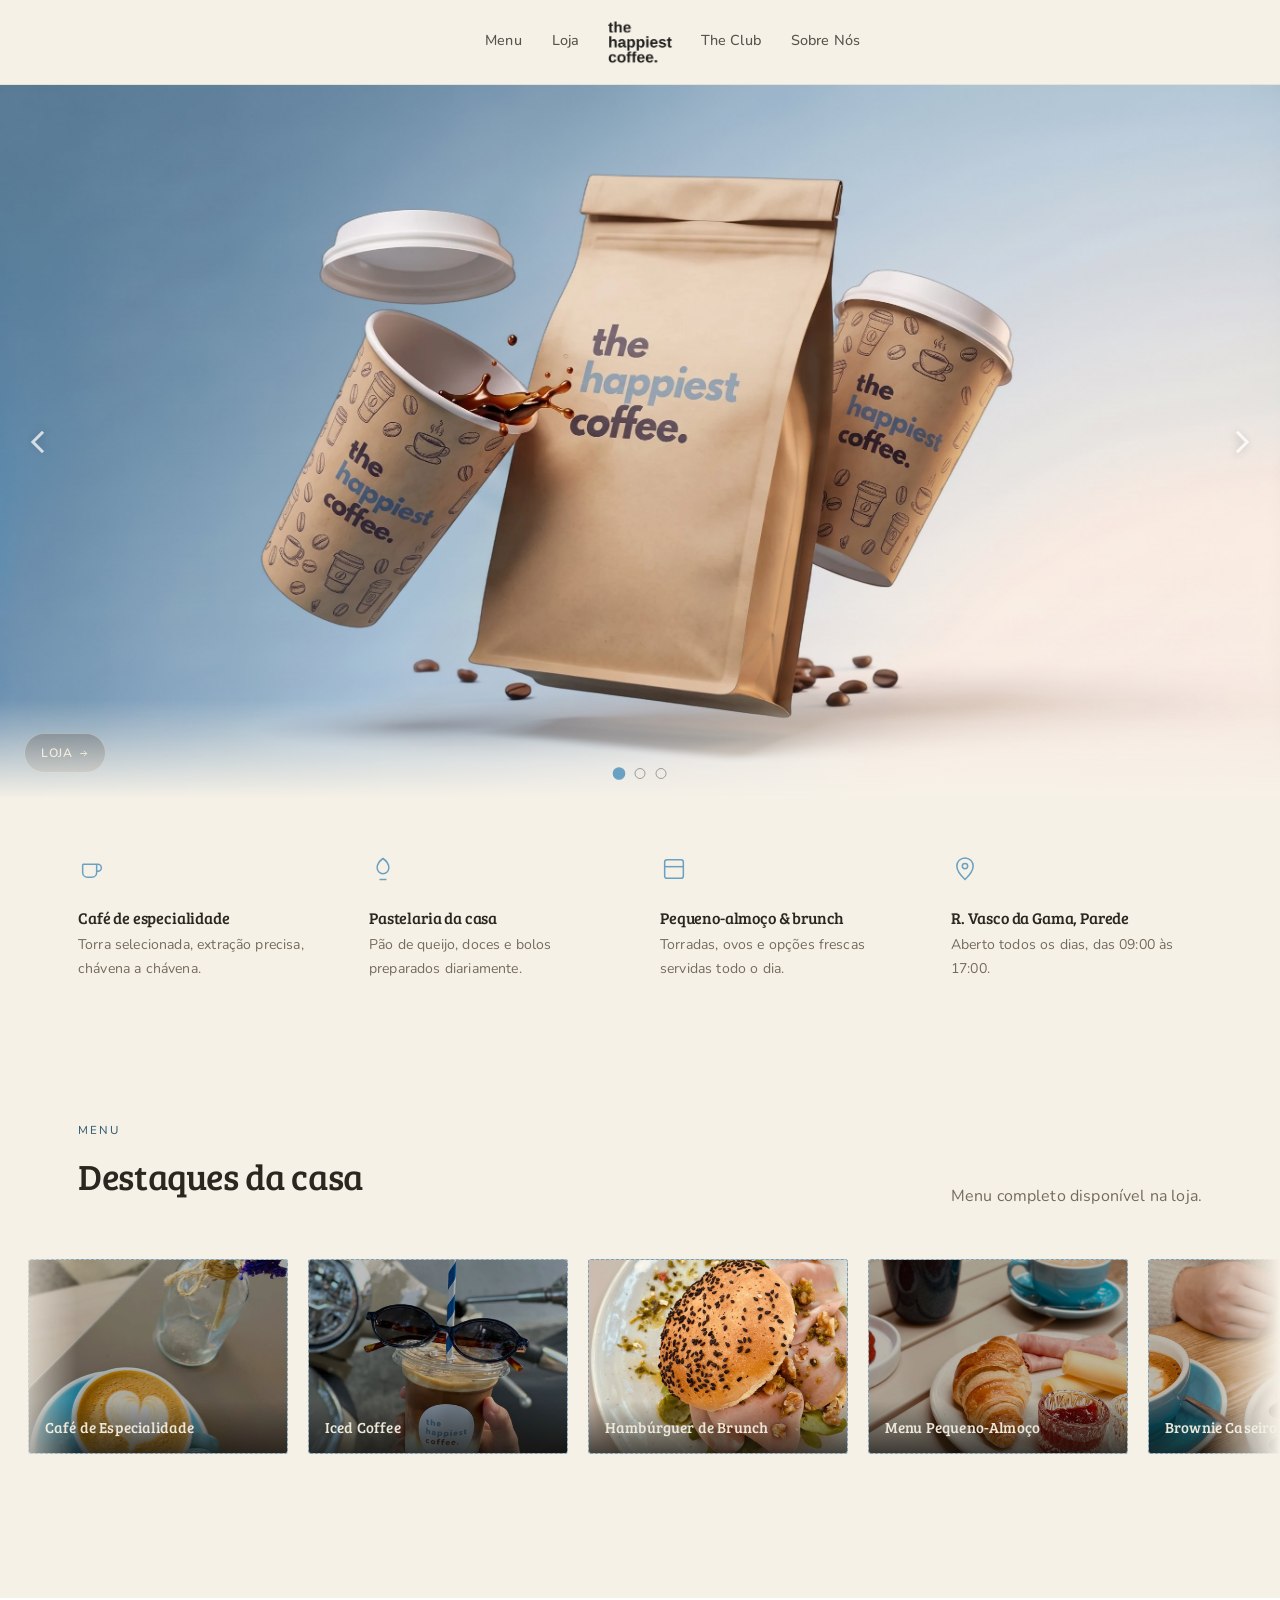
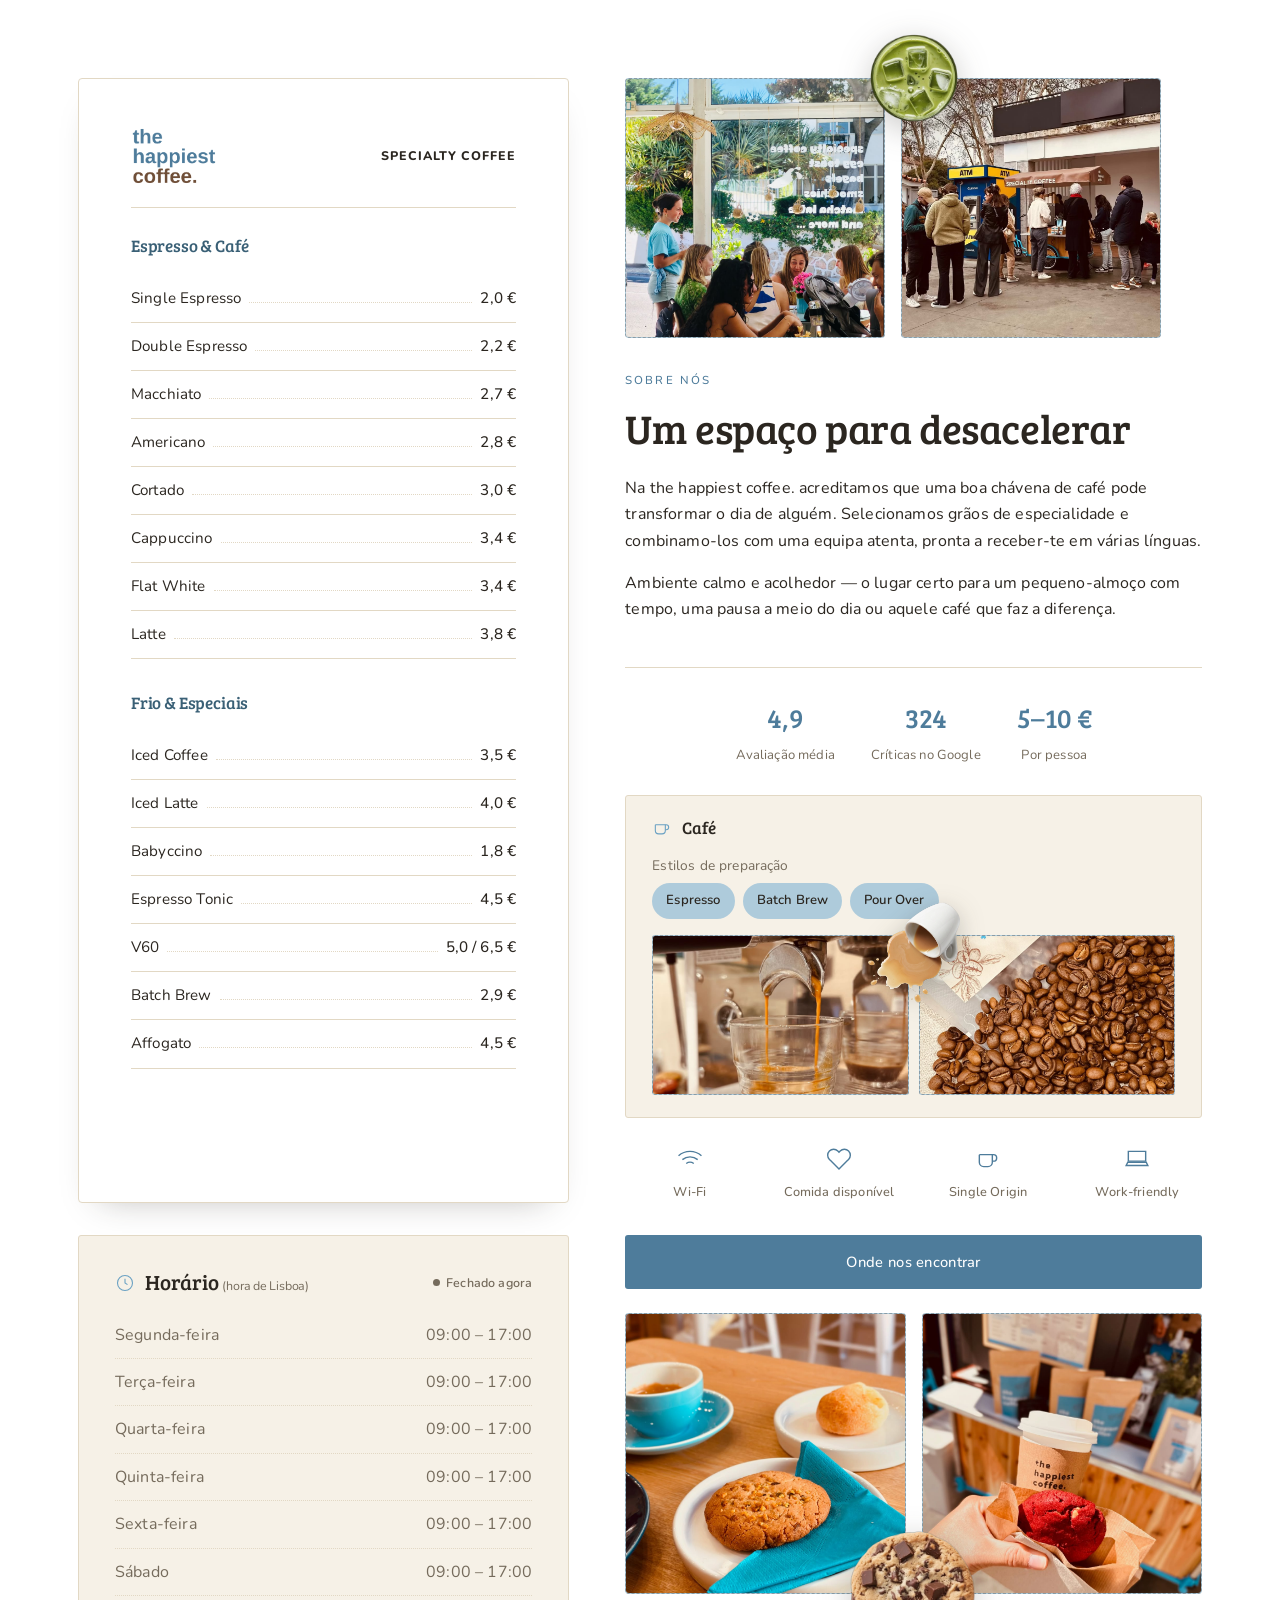
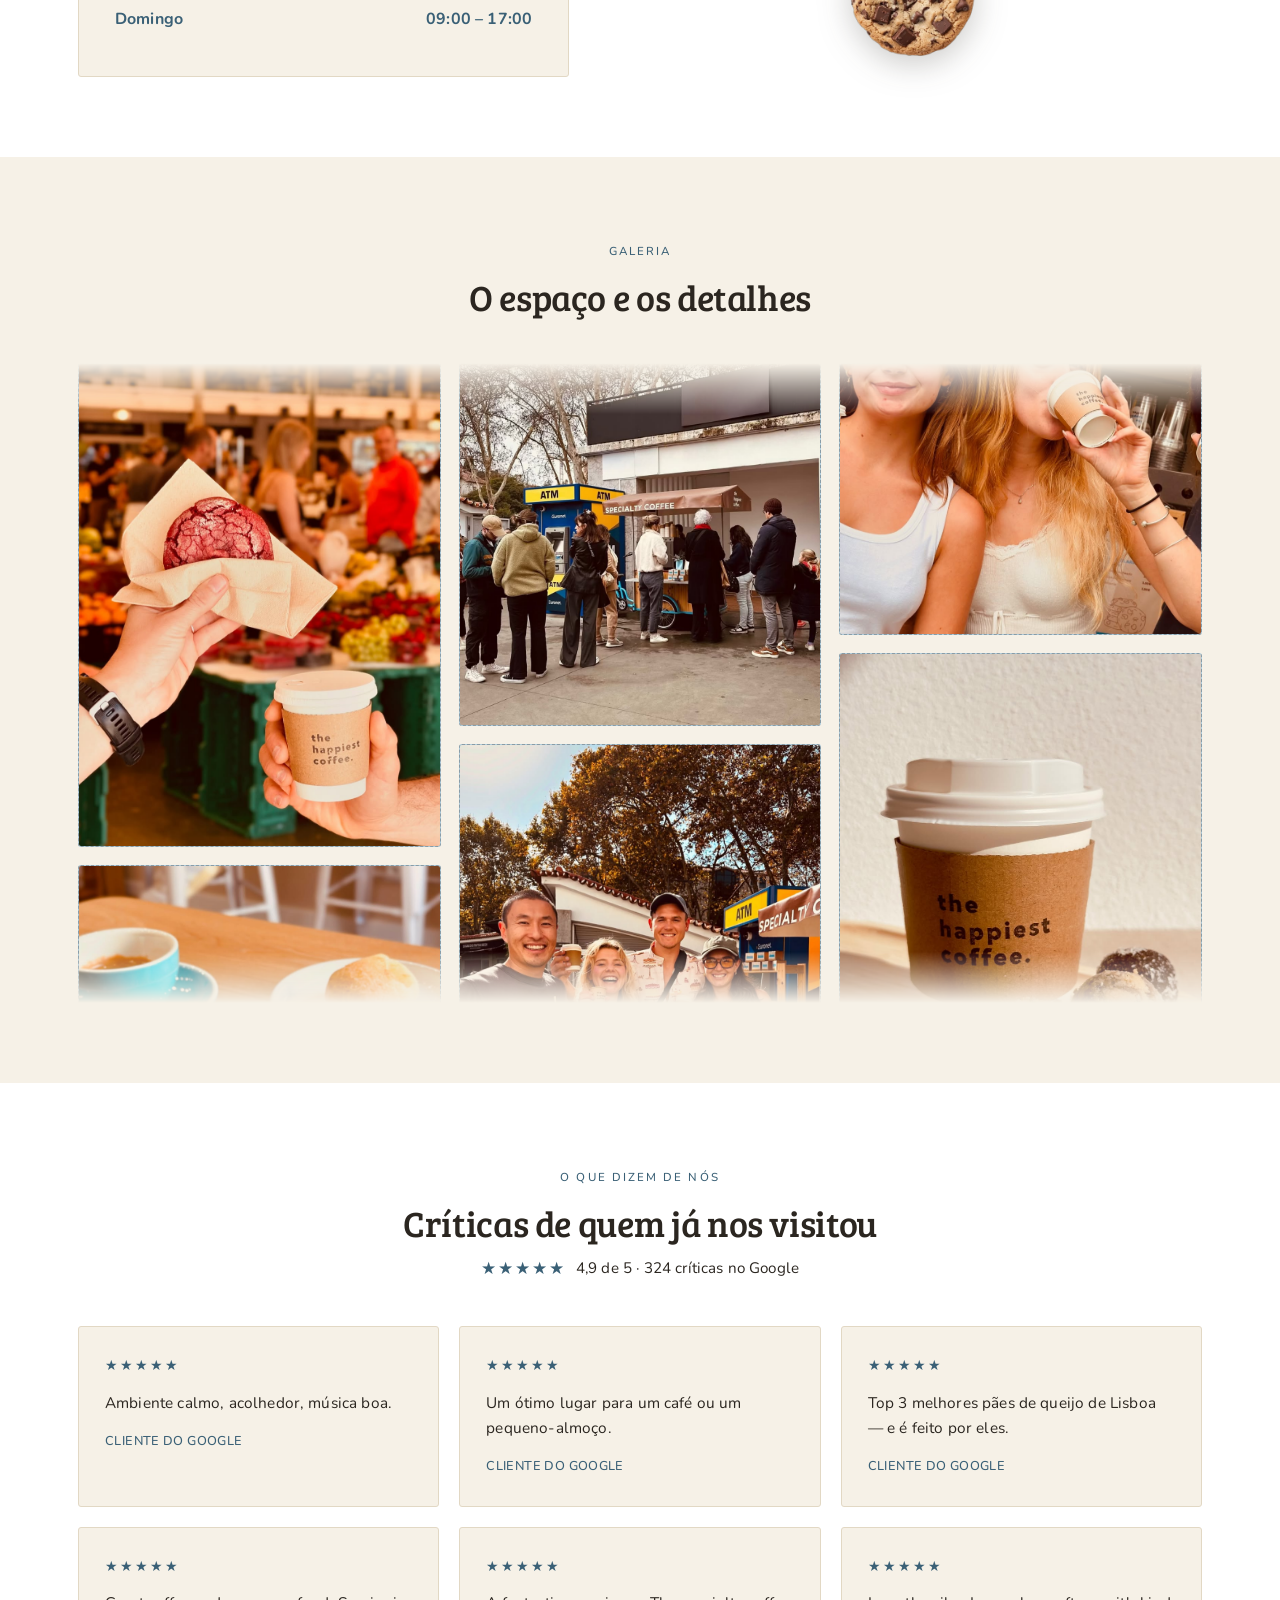
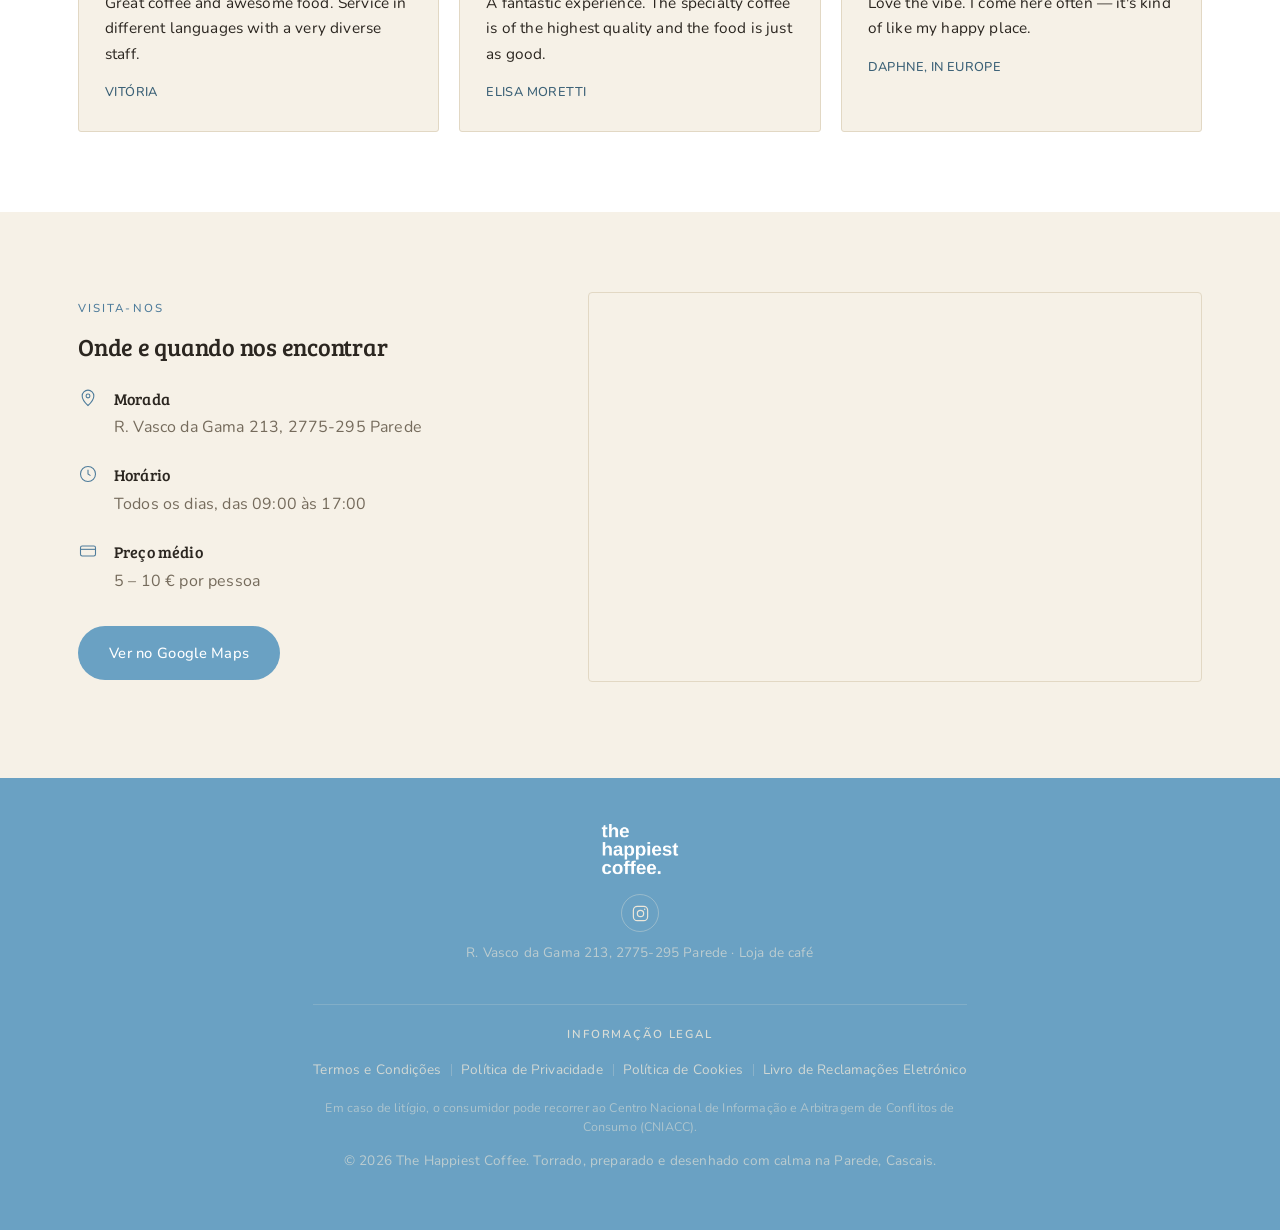
==== commit 2430cc2c: "Add minimalist CTA overlay button to each hero slide A small glass-pill link sits in the bottom-left" ====
--- a/index.html
+++ b/index.html
@@ -56,6 +56,10 @@
           <img class="hero-slide-img" src="assets/images/hero/hero-bag-cafe.jpg" alt="Saco de café the happiest coffee. com dois copos de café de especialidade">
           <img class="hero-object" aria-hidden="true" style="left:12.5%;top:4.492%;width:72.965%;height:88.997%;" src="assets/images/hero/cutouts/hero-bag-cafe-group.webp" alt="">
         </div>
+        <a class="hero-cta" href="loja.html">
+          Loja
+          <svg viewBox="0 0 24 24" fill="none" stroke="currentColor" stroke-width="2"><path d="M5 12h14M13 6l6 6-6 6"/></svg>
+        </a>
       </article>
 
       <!-- Slide 2: MATCHA -->
@@ -64,6 +68,10 @@
           <img class="hero-slide-img" src="assets/images/hero/hero-matcha.jpg" alt="Dois copos de matcha the happiest coffee. com pó de matcha">
           <img class="hero-object" aria-hidden="true" style="left:26.49%;top:1.497%;width:56.977%;height:84.961%;" src="assets/images/hero/cutouts/hero-matcha-group.webp" alt="">
         </div>
+        <a class="hero-cta" href="theclub.html">
+          The Club
+          <svg viewBox="0 0 24 24" fill="none" stroke="currentColor" stroke-width="2"><path d="M5 12h14M13 6l6 6-6 6"/></svg>
+        </a>
       </article>
 
       <!-- Slide 3: RUNNING CLUB -->
@@ -72,6 +80,10 @@
           <img class="hero-slide-img" src="assets/images/hero/hero-running-club.jpg" alt="T-shirt do Running Club e caneca the happiest coffee.">
           <img class="hero-object" aria-hidden="true" style="left:59.484%;top:59.44%;width:21.003%;height:34.049%;" src="assets/images/hero/cutouts/hero-running-club-mug.webp" alt="">
         </div>
+        <a class="hero-cta" href="sobrenos.html">
+          Sobre Nós
+          <svg viewBox="0 0 24 24" fill="none" stroke="currentColor" stroke-width="2"><path d="M5 12h14M13 6l6 6-6 6"/></svg>
+        </a>
       </article>
 
     </div>
--- a/styles.css
+++ b/styles.css
@@ -322,6 +322,51 @@
   z-index: 1;
 }
 
+/* Minimalist CTA overlaid on each slide — never on the animated photo layer itself */
+.hero-cta {
+  position: absolute;
+  left: 24px;
+  bottom: 26px;
+  z-index: 2;
+  display: inline-flex;
+  align-items: center;
+  gap: 6px;
+  padding: 9px 16px;
+  border-radius: 999px;
+  background: rgba(20, 18, 14, 0.38);
+  backdrop-filter: blur(8px);
+  -webkit-backdrop-filter: blur(8px);
+  border: 1px solid rgba(255, 255, 255, 0.35);
+  color: var(--text-light);
+  font-family: 'Nunito', sans-serif;
+  font-size: 0.76rem;
+  font-weight: 600;
+  letter-spacing: 0.05em;
+  text-transform: uppercase;
+  text-decoration: none;
+  transition: transform 0.25s ease, background 0.25s ease, border-color 0.25s ease;
+}
+
+.hero-cta svg {
+  width: 11px;
+  height: 11px;
+  transition: transform 0.25s ease;
+}
+
+.hero-cta:hover {
+  transform: translateY(-3px);
+  background: rgba(20, 18, 14, 0.55);
+  border-color: rgba(255, 255, 255, 0.55);
+}
+
+.hero-cta:hover svg { transform: translateX(3px); }
+
+.hero-cta:active { transform: translateY(-1px); }
+
+@media (prefers-reduced-motion: reduce) {
+  .hero-cta, .hero-cta svg { transition: none !important; }
+}
+
 /* Arrows: minimalist outline chevrons — a roofline, not a filled triangle */
 .hero-arrow {
   position: absolute;
@@ -1474,6 +1519,7 @@
   .hero-arrow-tri { width: 11px; height: 11px; border-width: 2.5px; }
   .hero-arrow--prev { left: 6px; }
   .hero-arrow--next { right: 6px; }
+  .hero-cta { left: 14px; bottom: 18px; padding: 7px 13px; font-size: 0.68rem; }
 }
 
 /* THE CLUB — dedicated page spacing */
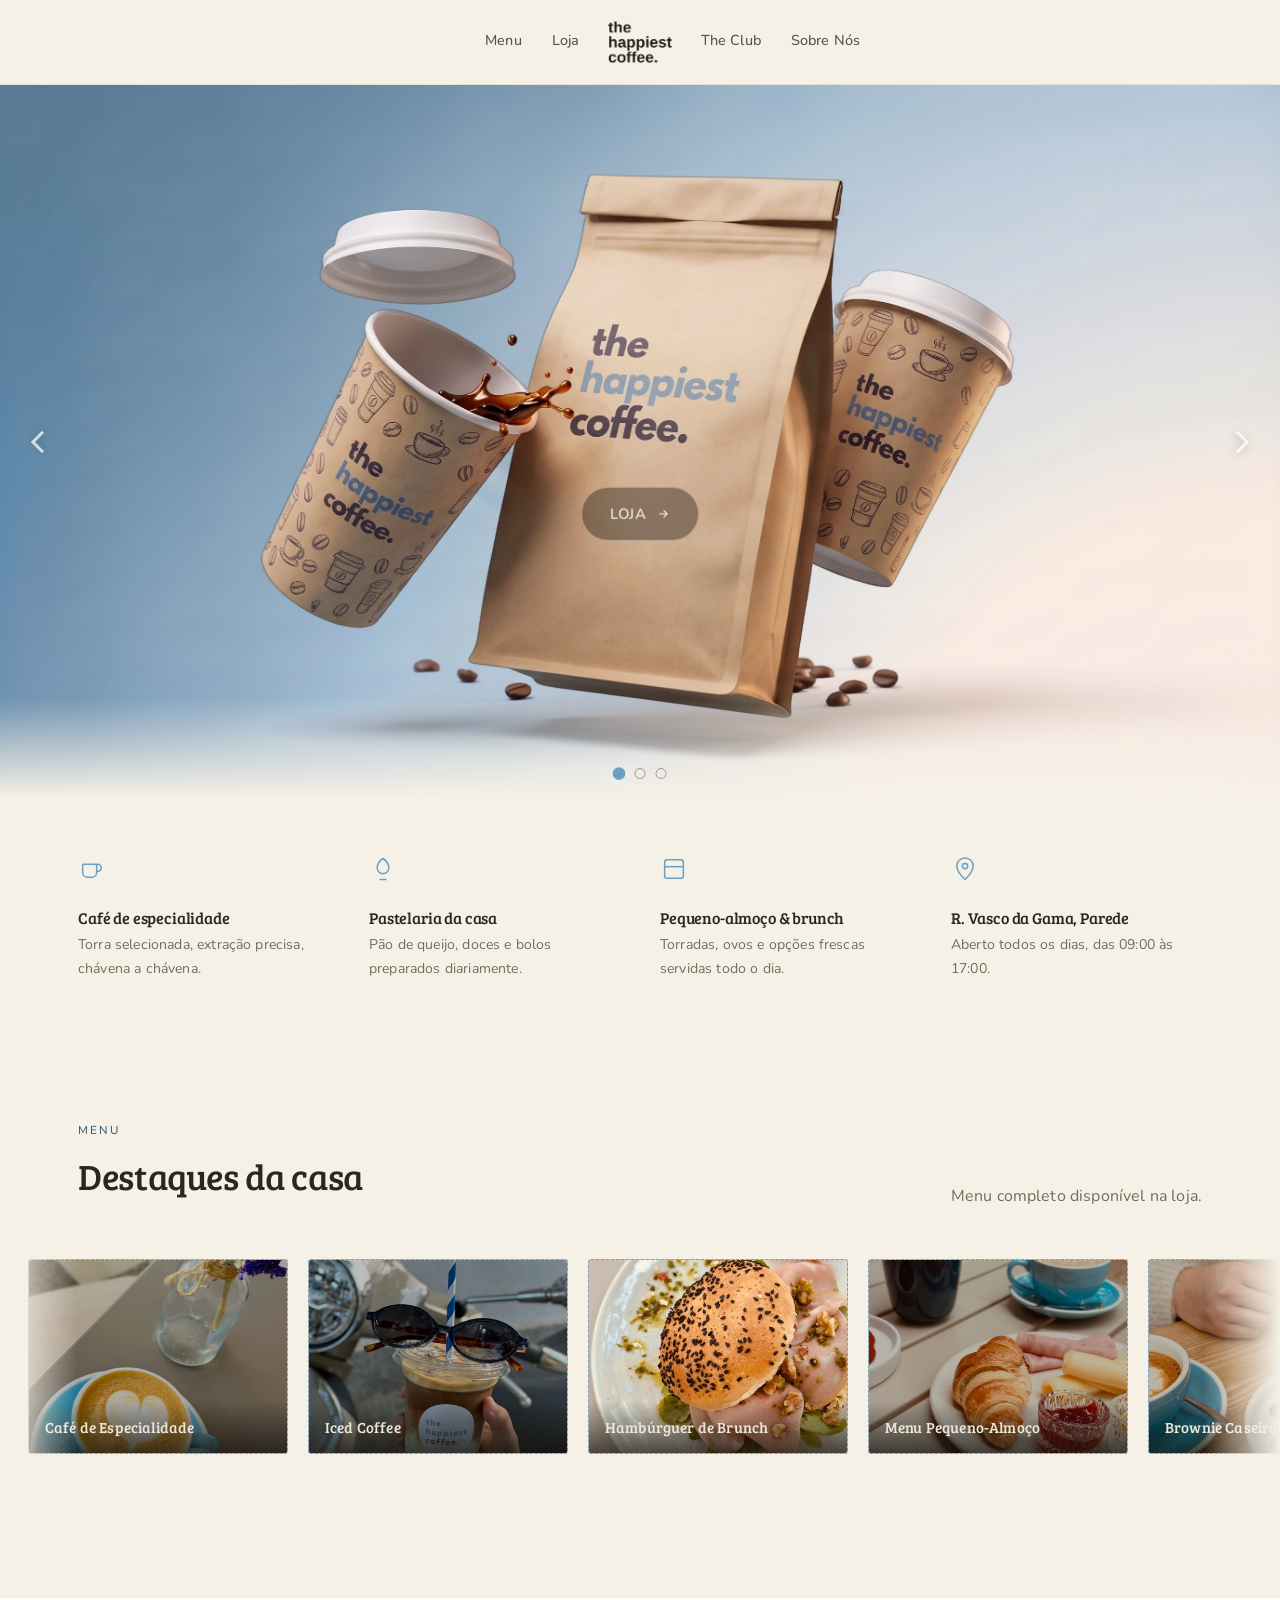
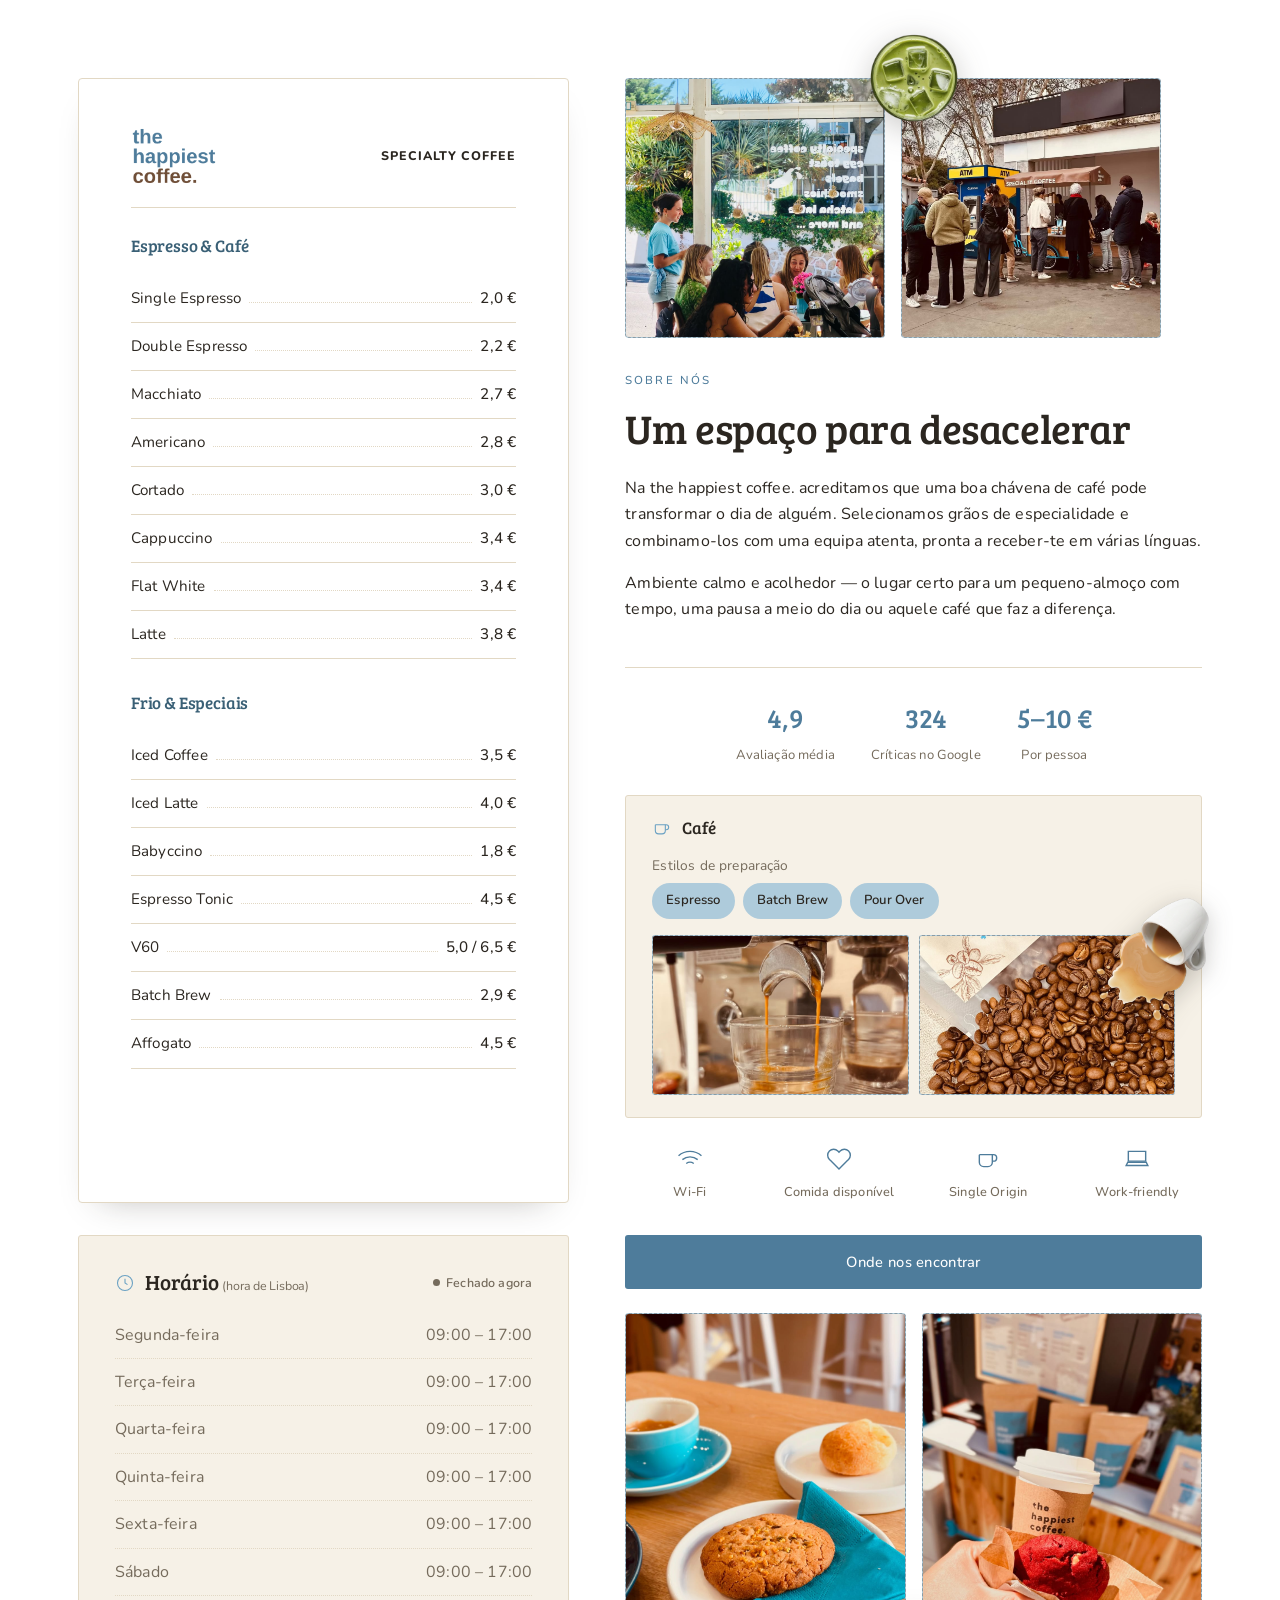
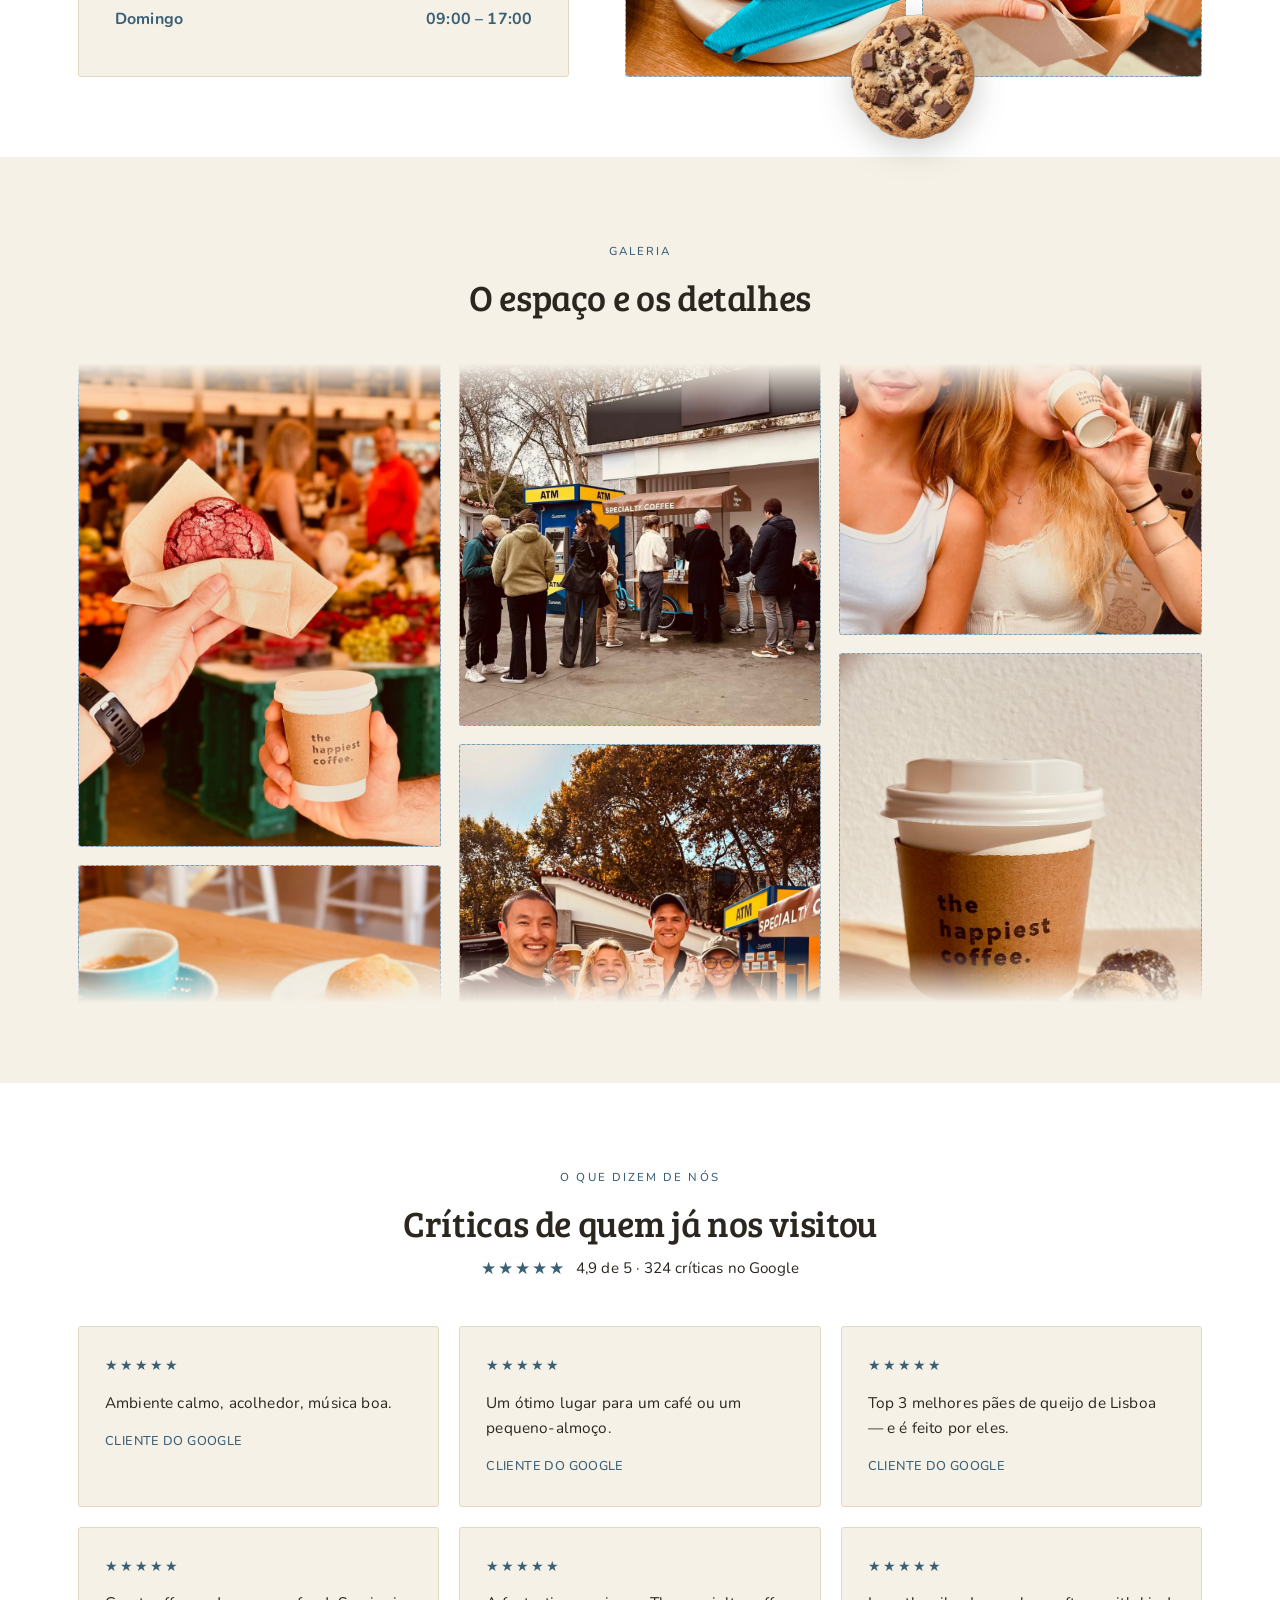
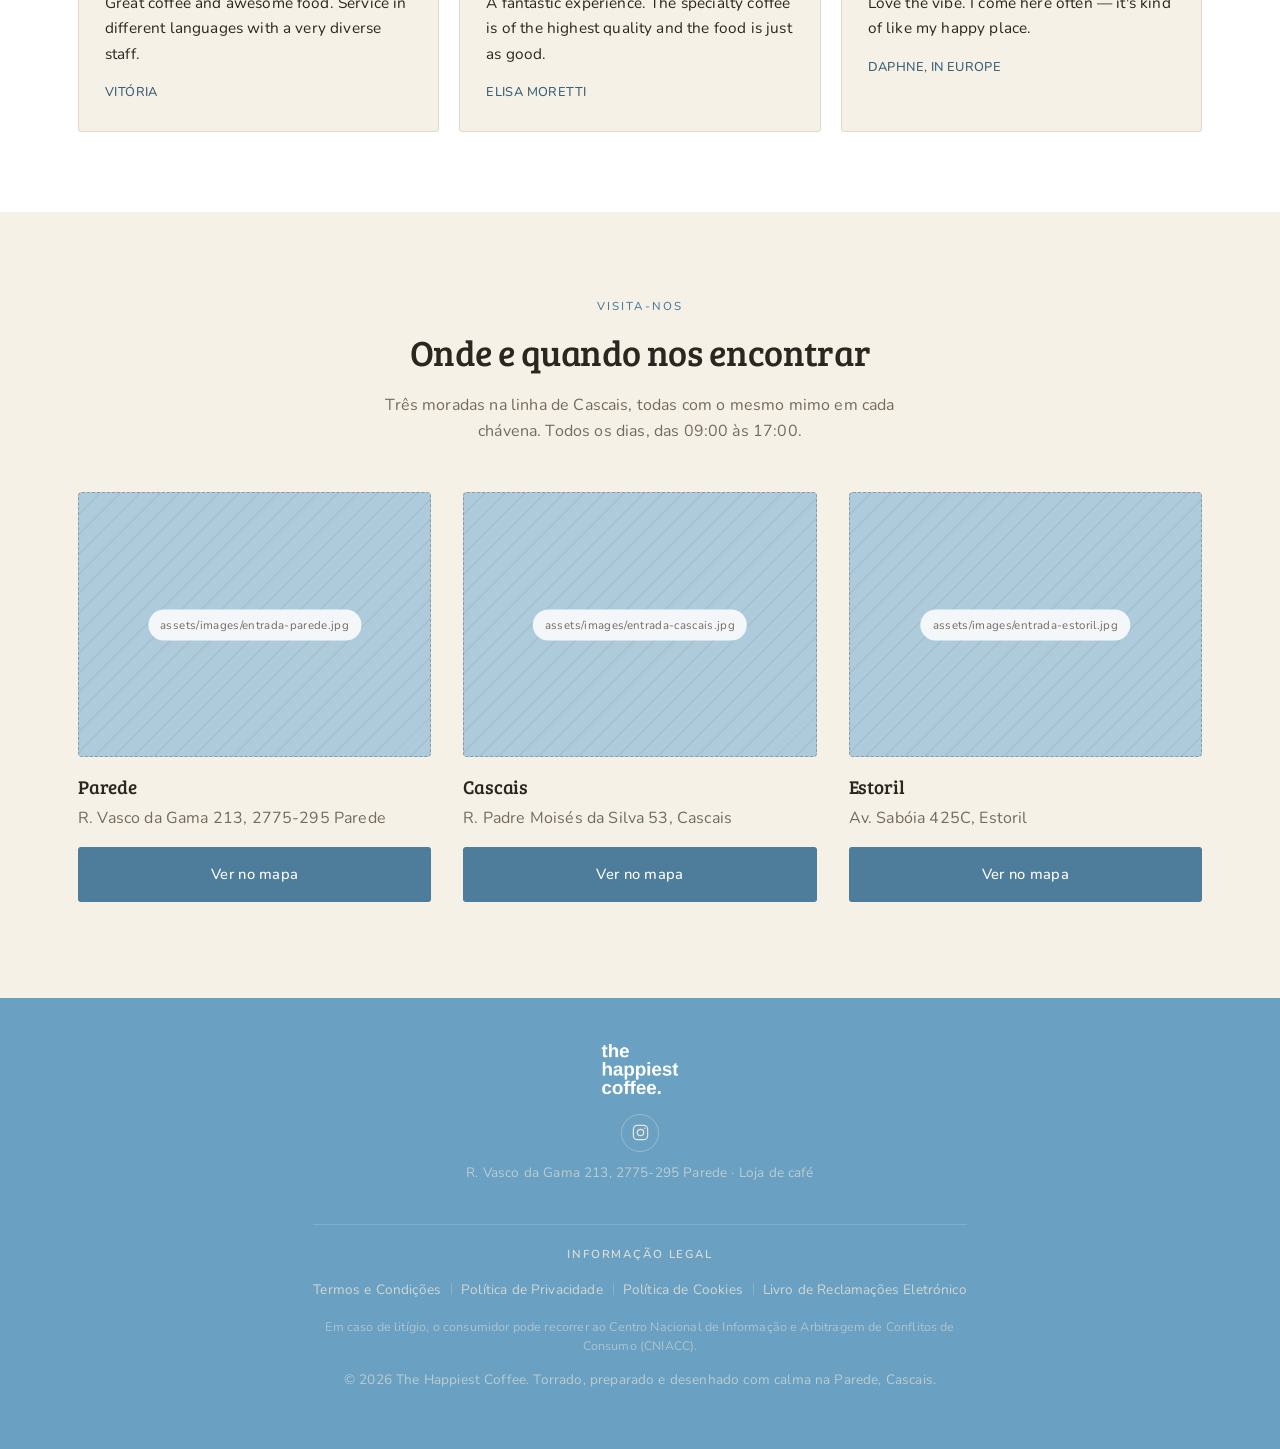
==== commit b1a2f5b8: "Center/enlarge hero CTA, fix showcase alignment, rebuild multi-location visit section - Hero CTA but" ====
--- a/index.html
+++ b/index.html
@@ -373,45 +373,47 @@
 
   <!-- VISITAR -->
   <section id="visitar" class="visit">
-    <div class="container visit-inner">
-      <div class="visit-info">
+    <div class="container">
+      <div class="section-heading">
         <span class="eyebrow eyebrow-blue">Visita-nos</span>
         <h2>Onde e quando nos encontrar</h2>
-        <ul class="visit-list">
-          <li>
-            <svg viewBox="0 0 24 24" fill="none" stroke="currentColor" stroke-width="1.3"><path d="M12 21s7-6.5 7-11.5A7 7 0 0 0 5 9.5C5 14.5 12 21 12 21Z"/><circle cx="12" cy="9.5" r="2.3"/></svg>
-            <div>
-              <strong>Morada</strong>
-              <p>R. Vasco da Gama 213, 2775-295 Parede</p>
-            </div>
-          </li>
-          <li>
-            <svg viewBox="0 0 24 24" fill="none" stroke="currentColor" stroke-width="1.3"><circle cx="12" cy="12" r="9"/><path d="M12 7v5l3 2"/></svg>
-            <div>
-              <strong>Horário</strong>
-              <p>Todos os dias, das 09:00 às 17:00</p>
-            </div>
-          </li>
-          <li>
-            <svg viewBox="0 0 24 24" fill="none" stroke="currentColor" stroke-width="1.3"><rect x="3" y="6" width="18" height="12" rx="2"/><path d="M3 10h18"/></svg>
-            <div>
-              <strong>Preço médio</strong>
-              <p>5 – 10 € por pessoa</p>
-            </div>
-          </li>
-        </ul>
-        <a class="btn btn-primary" href="https://www.google.com/maps/search/?api=1&query=The+Happiest+Coffee+R.+Vasco+da+Gama+213+2775-295+Parede" target="_blank" rel="noopener">
-          Ver no Google Maps
-        </a>
-      </div>
-      <div class="visit-map">
-        <iframe
-          title="Localização the happiest coffee."
-          src="https://www.google.com/maps?q=R.+Vasco+da+Gama+213,+2775-295+Parede&output=embed"
-          loading="lazy"
-          referrerpolicy="no-referrer-when-downgrade">
-        </iframe>
-      </div>
+        <p class="muted">Três moradas na linha de Cascais, todas com o mesmo mimo em cada chávena. Todos os dias, das 09:00 às 17:00.</p>
+      </div>
+    </div>
+
+    <div class="container visit-locations">
+      <article class="location-card">
+        <div class="photo-slot photo-slot--location is-empty" data-label="assets/images/entrada-parede.jpg"></div>
+        <div class="location-info">
+          <h3>Parede</h3>
+          <p>R. Vasco da Gama 213, 2775-295 Parede</p>
+          <a class="btn btn-blue location-map-btn" href="https://www.google.com/maps/search/?api=1&query=The+Happiest+Coffee+R.+Vasco+da+Gama+213+2775-295+Parede" target="_blank" rel="noopener">
+            Ver no mapa
+          </a>
+        </div>
+      </article>
+
+      <article class="location-card">
+        <div class="photo-slot photo-slot--location is-empty" data-label="assets/images/entrada-cascais.jpg"></div>
+        <div class="location-info">
+          <h3>Cascais</h3>
+          <p>R. Padre Moisés da Silva 53, Cascais</p>
+          <a class="btn btn-blue location-map-btn" href="https://www.google.com/maps/search/?api=1&query=The+Happiest+Coffee+R.+Padre+Mois%C3%A9s+da+Silva+53+Cascais" target="_blank" rel="noopener">
+            Ver no mapa
+          </a>
+        </div>
+      </article>
+
+      <article class="location-card">
+        <div class="photo-slot photo-slot--location is-empty" data-label="assets/images/entrada-estoril.jpg"></div>
+        <div class="location-info">
+          <h3>Estoril</h3>
+          <p>Av. Sabóia 425C, Estoril</p>
+          <a class="btn btn-blue location-map-btn" href="https://www.google.com/maps/search/?api=1&query=The+Happiest+Coffee+Av.+Sab%C3%B3ia+425C+Estoril" target="_blank" rel="noopener">
+            Ver no mapa
+          </a>
+        </div>
+      </article>
     </div>
   </section>
 
--- a/styles.css
+++ b/styles.css
@@ -325,13 +325,14 @@
 /* Minimalist CTA overlaid on each slide — never on the animated photo layer itself */
 .hero-cta {
   position: absolute;
-  left: 24px;
-  bottom: 26px;
+  left: 50%;
+  top: 60%;
+  transform: translate(-50%, -50%);
   z-index: 2;
   display: inline-flex;
   align-items: center;
-  gap: 6px;
-  padding: 9px 16px;
+  gap: 9px;
+  padding: 14px 28px;
   border-radius: 999px;
   background: rgba(20, 18, 14, 0.38);
   backdrop-filter: blur(8px);
@@ -339,7 +340,7 @@
   border: 1px solid rgba(255, 255, 255, 0.35);
   color: var(--text-light);
   font-family: 'Nunito', sans-serif;
-  font-size: 0.76rem;
+  font-size: 0.92rem;
   font-weight: 600;
   letter-spacing: 0.05em;
   text-transform: uppercase;
@@ -348,20 +349,20 @@
 }
 
 .hero-cta svg {
-  width: 11px;
-  height: 11px;
+  width: 14px;
+  height: 14px;
   transition: transform 0.25s ease;
 }
 
 .hero-cta:hover {
-  transform: translateY(-3px);
+  transform: translate(-50%, -50%) translateY(-3px);
   background: rgba(20, 18, 14, 0.55);
   border-color: rgba(255, 255, 255, 0.55);
 }
 
-.hero-cta:hover svg { transform: translateX(3px); }
-
-.hero-cta:active { transform: translateY(-1px); }
+.hero-cta:hover svg { transform: translateX(4px); }
+
+.hero-cta:active { transform: translate(-50%, -50%) translateY(-1px); }
 
 @media (prefers-reduced-motion: reduce) {
   .hero-cta, .hero-cta svg { transition: none !important; }
@@ -726,9 +727,15 @@
   flex: none;
 }
 
+.showcase-bottom .showcase-photos {
+  flex: 1;
+}
+
 .showcase-bottom .photo-slot--about {
   width: auto;
+  height: 100%;
   flex: 1 1 0;
+  aspect-ratio: auto;
 }
 
 .about-text h2 { font-size: clamp(2rem, 3.2vw, 2.6rem); }
@@ -897,10 +904,11 @@
 .cafe-accent {
   position: absolute;
   top: 0;
-  left: 50%;
-  width: 92px;
+  right: 0;
+  left: auto;
+  width: 112px;
   height: auto;
-  transform: translate(-50%, -32%);
+  transform: translate(30%, -30%);
   pointer-events: none;
   filter: drop-shadow(0 6px 12px rgba(43, 38, 32, 0.25));
 }
@@ -1070,72 +1078,40 @@
 /* Visit */
 .visit { padding: 80px 0 96px; }
 
-.visit-inner {
+.visit .section-heading { margin-bottom: 48px; }
+.visit .section-heading p { max-width: 520px; margin: 10px auto 0; }
+
+.visit-locations {
   display: grid;
-  grid-template-columns: 0.85fr 1.15fr;
-  gap: 56px;
-  align-items: center;
-}
-
-.visit-list {
-  list-style: none;
-  padding: 0;
-  margin: 24px 0 32px;
-  display: grid;
-  gap: 22px;
-}
-
-.visit-list li {
-  display: flex;
-  gap: 16px;
-  align-items: flex-start;
-}
-
-.visit-list li:hover svg {
-  transform: scale(1.15);
-  color: var(--blue-deep);
-}
-
-.visit-list svg {
-  width: 20px;
-  height: 20px;
-  color: var(--blue);
-  flex-shrink: 0;
-  margin-top: 2px;
-  transition: transform 0.3s ease, color 0.3s ease;
-}
-
-.visit-list strong {
-  display: block;
-  font-family: 'Bree Serif', serif;
-  font-weight: 400;
-  margin-bottom: 2px;
-}
-
-.visit-list p {
-  margin: 0;
+  grid-template-columns: repeat(3, 1fr);
+  gap: 32px;
+}
+
+.location-card {
+  display: flex;
+  flex-direction: column;
+  gap: 18px;
+}
+
+.photo-slot--location {
+  aspect-ratio: 4 / 3;
+  border-radius: var(--radius-lg);
+}
+
+.location-info h3 {
+  font-size: 1.2rem;
+  margin-bottom: 6px;
+}
+
+.location-info p {
+  margin: 0 0 16px;
   color: var(--text-muted);
 }
 
-.visit-list a:not(.social-link) {
-  color: var(--blue-deep);
-  font-weight: 500;
-  position: relative;
-  transition: color 0.25s ease;
-}
-
-.visit-list a:not(.social-link)::after {
-  content: "";
-  position: absolute;
-  left: 0; right: 0; bottom: -1px;
-  height: 1px;
-  background: currentColor;
-  transform: scaleX(0);
-  transform-origin: right;
-  transition: transform 0.3s ease;
-}
-
-.visit-list a:not(.social-link):hover::after { transform: scaleX(1); transform-origin: left; }
+.location-map-btn {
+  width: 100%;
+  border-radius: var(--radius-md);
+}
 
 .social-link {
   display: inline-flex;
@@ -1172,20 +1148,6 @@
   color: var(--green-deep);
 }
 
-.visit-map {
-  border-radius: var(--radius-lg);
-  overflow: hidden;
-  min-height: 380px;
-  border: 1px solid var(--border);
-}
-
-.visit-map iframe {
-  width: 100%;
-  height: 100%;
-  min-height: 380px;
-  border: 0;
-}
-
 /* Footer */
 .site-footer {
   background: var(--green-deep);
@@ -1272,12 +1234,15 @@
 
 /* Responsive */
 @media (max-width: 960px) {
-  .hero-inner, .visit-inner {
+  .hero-inner {
     grid-template-columns: 1fr;
   }
+  .visit-locations { grid-template-columns: 1fr; max-width: 420px; margin: 0 auto; }
   .showcase-grid { grid-template-columns: 1fr; gap: 48px; }
   .showcase-top, .showcase-bottom { height: auto; }
   .showcase-top .feature-icons { margin-top: 0; }
+  .showcase-bottom .showcase-photos { flex: none; }
+  .showcase-bottom .photo-slot--about { height: auto; aspect-ratio: 1 / 1; }
   .info-grid { grid-template-columns: 1fr; }
   .services-grid { grid-template-columns: repeat(2, 1fr); gap: 28px; }
   .menu-card { padding: 36px 24px; }
@@ -1519,7 +1484,8 @@
   .hero-arrow-tri { width: 11px; height: 11px; border-width: 2.5px; }
   .hero-arrow--prev { left: 6px; }
   .hero-arrow--next { right: 6px; }
-  .hero-cta { left: 14px; bottom: 18px; padding: 7px 13px; font-size: 0.68rem; }
+  .hero-cta { padding: 10px 20px; font-size: 0.78rem; gap: 7px; }
+  .hero-cta svg { width: 12px; height: 12px; }
 }
 
 /* THE CLUB — dedicated page spacing */
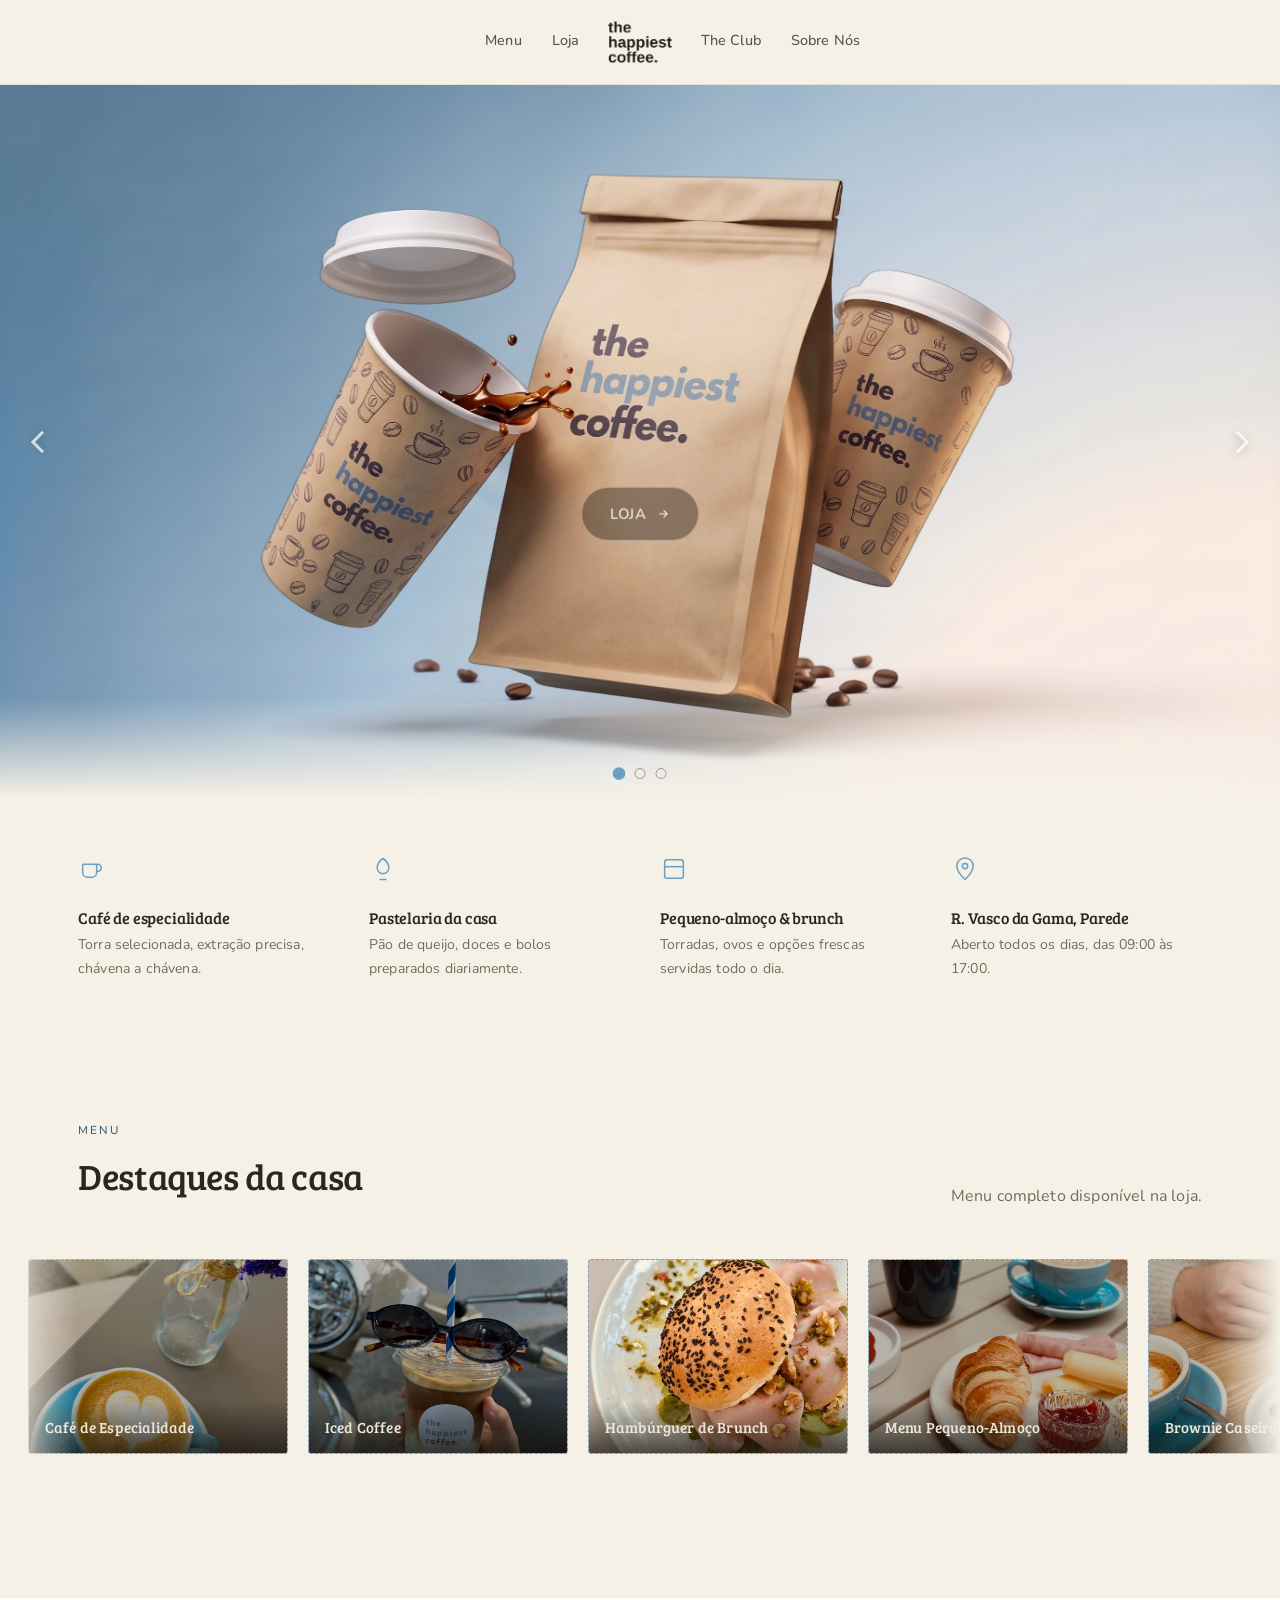
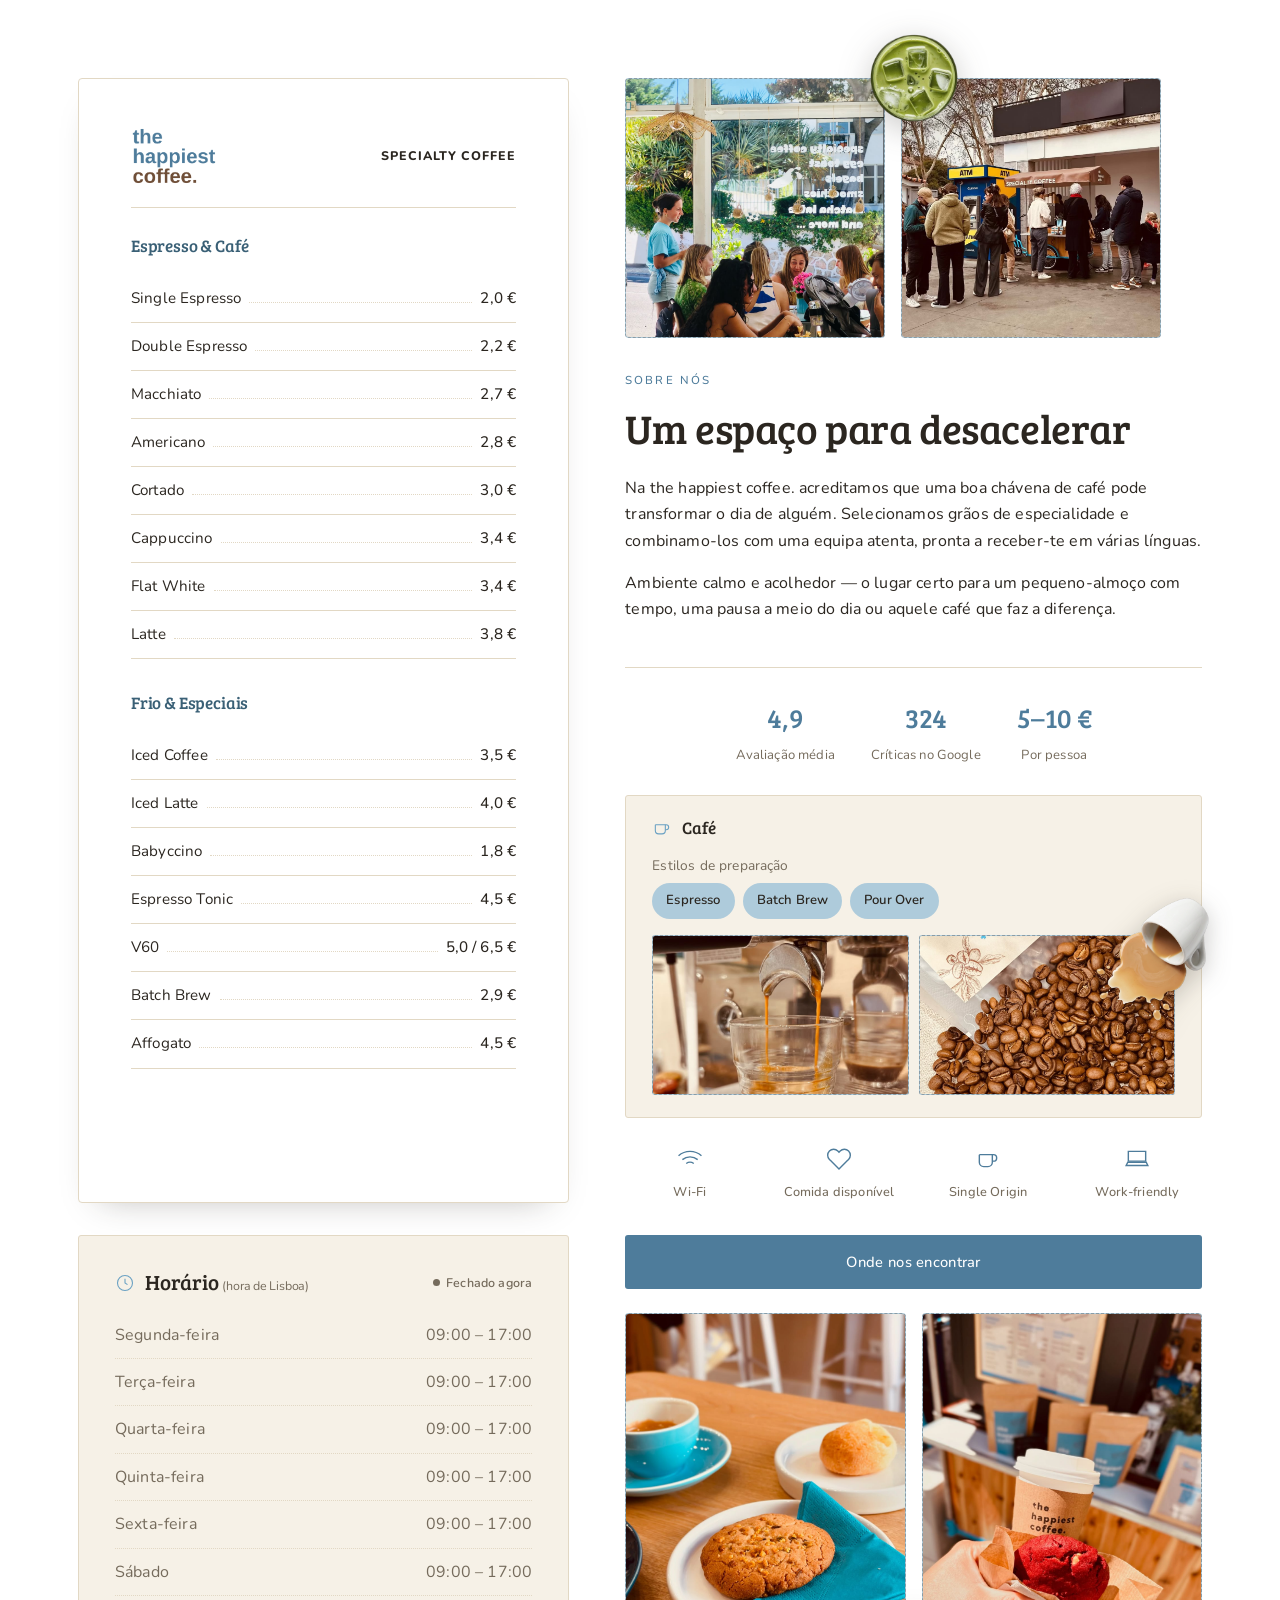
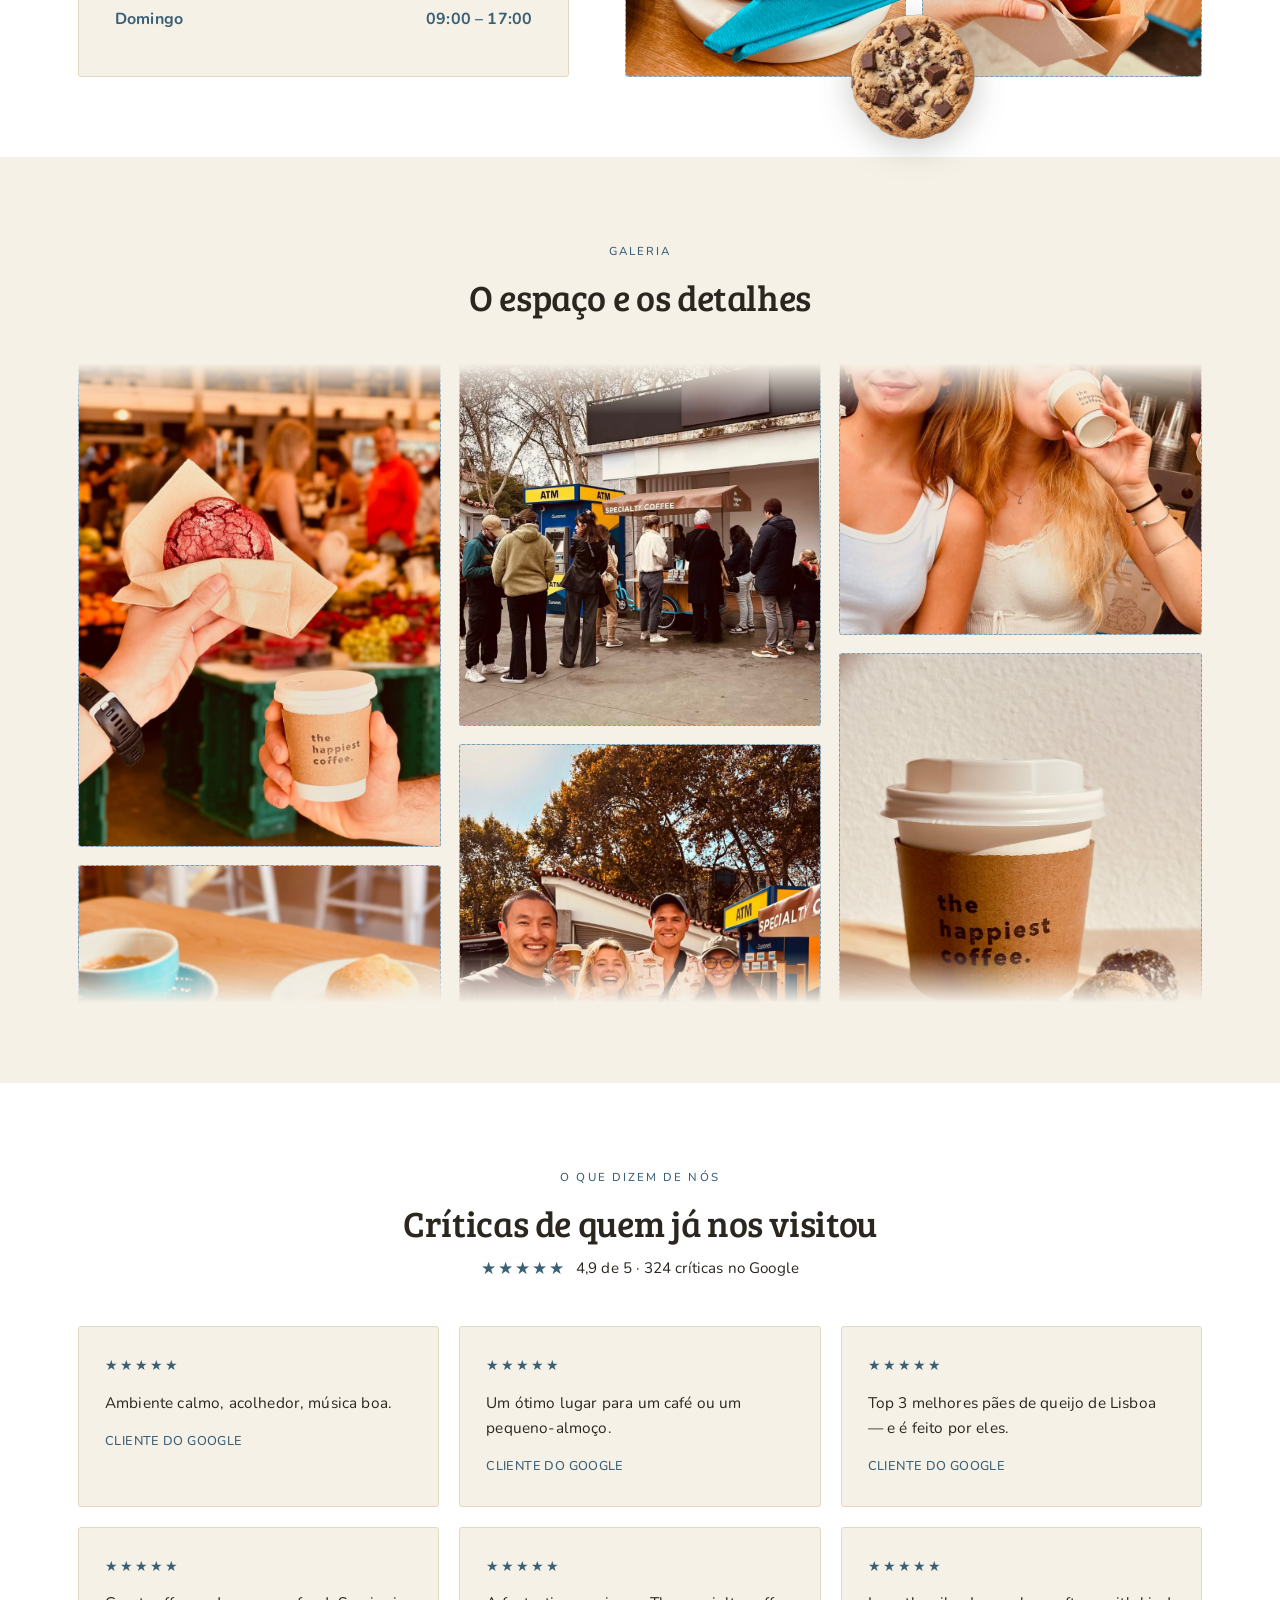
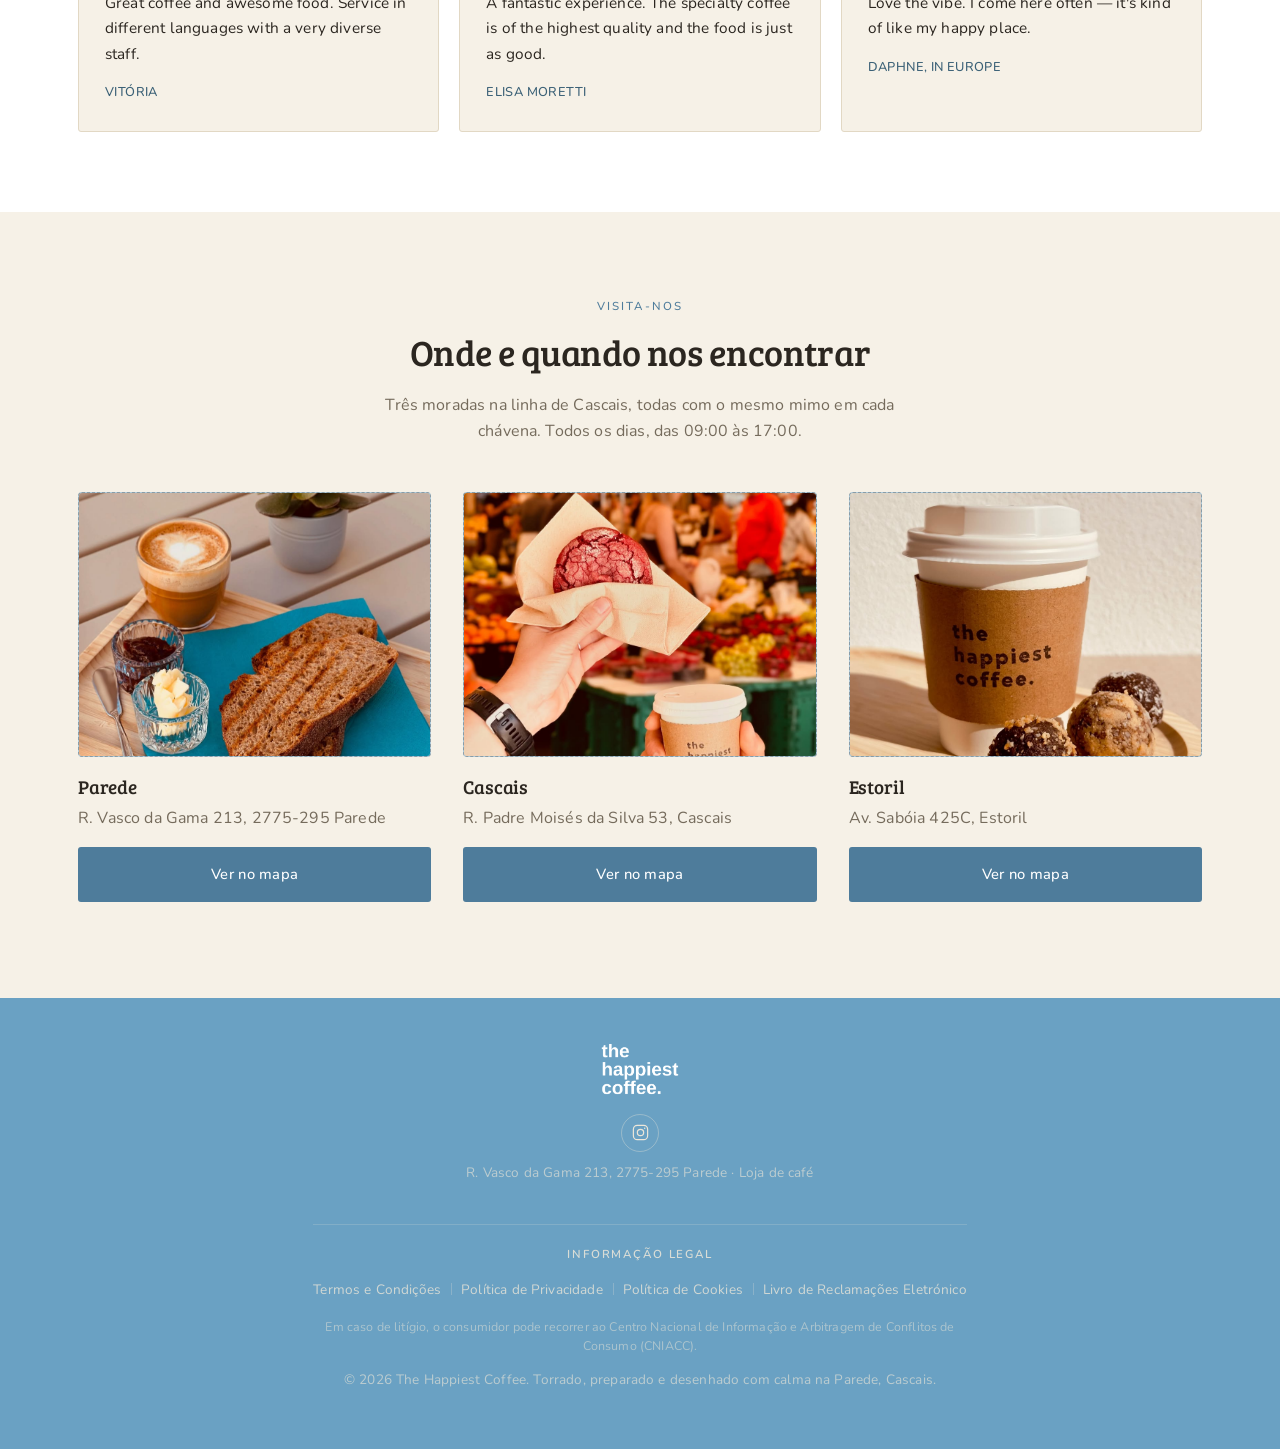
==== commit b8b7368e: "Use existing gallery photos as temporary location-card images The three "onde nos encontrar" cards h" ====
--- a/index.html
+++ b/index.html
@@ -383,7 +383,7 @@
 
     <div class="container visit-locations">
       <article class="location-card">
-        <div class="photo-slot photo-slot--location is-empty" data-label="assets/images/entrada-parede.jpg"></div>
+        <div class="photo-slot photo-slot--location" data-label="assets/images/entrada-parede.jpg"><img class="photo" src="assets/images/galeria3.png" alt="Torradas e café the happiest coffee."></div>
         <div class="location-info">
           <h3>Parede</h3>
           <p>R. Vasco da Gama 213, 2775-295 Parede</p>
@@ -394,7 +394,7 @@
       </article>
 
       <article class="location-card">
-        <div class="photo-slot photo-slot--location is-empty" data-label="assets/images/entrada-cascais.jpg"></div>
+        <div class="photo-slot photo-slot--location" data-label="assets/images/entrada-cascais.jpg"><img class="photo" src="assets/images/galeria1.png" alt="Cliente com muffin e iced coffee the happiest coffee."></div>
         <div class="location-info">
           <h3>Cascais</h3>
           <p>R. Padre Moisés da Silva 53, Cascais</p>
@@ -405,7 +405,7 @@
       </article>
 
       <article class="location-card">
-        <div class="photo-slot photo-slot--location is-empty" data-label="assets/images/entrada-estoril.jpg"></div>
+        <div class="photo-slot photo-slot--location" data-label="assets/images/entrada-estoril.jpg"><img class="photo" src="assets/images/galeria8.png" alt="Café the happiest coffee. com energy balls"></div>
         <div class="location-info">
           <h3>Estoril</h3>
           <p>Av. Sabóia 425C, Estoril</p>
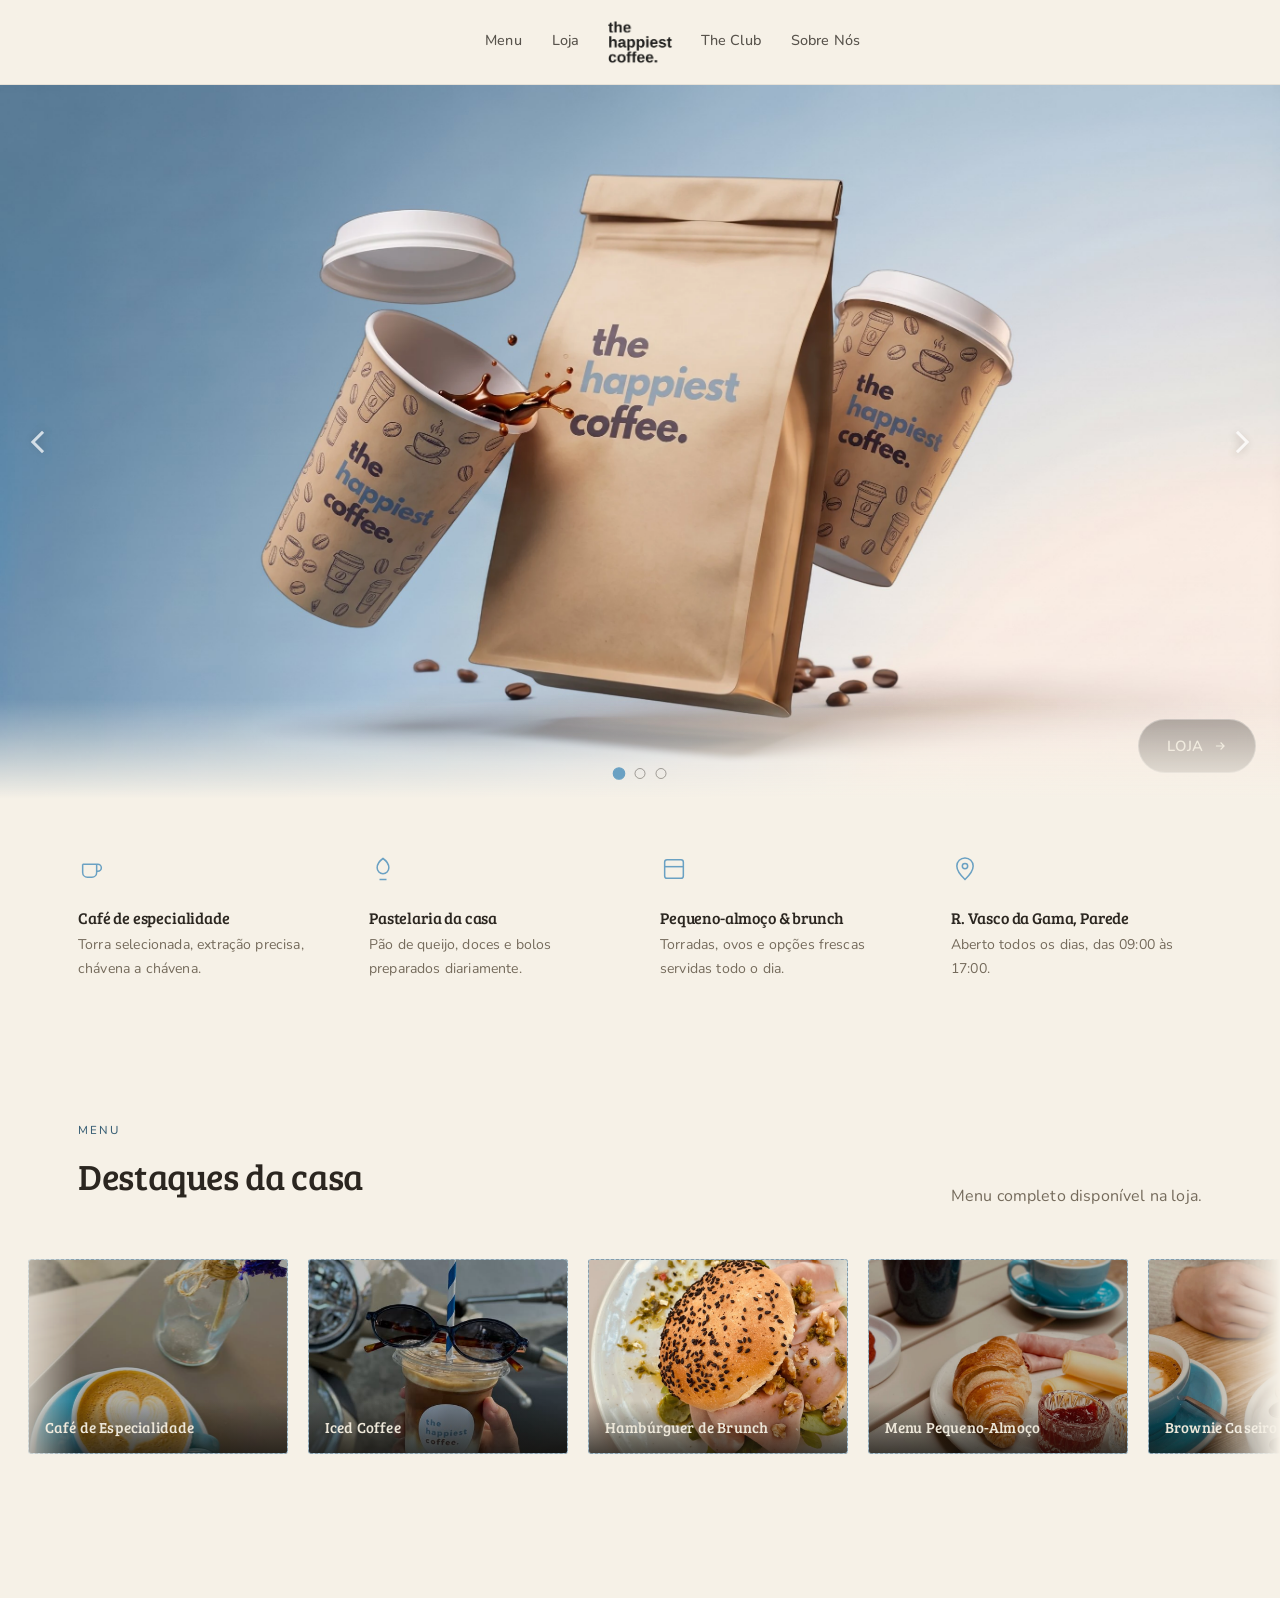
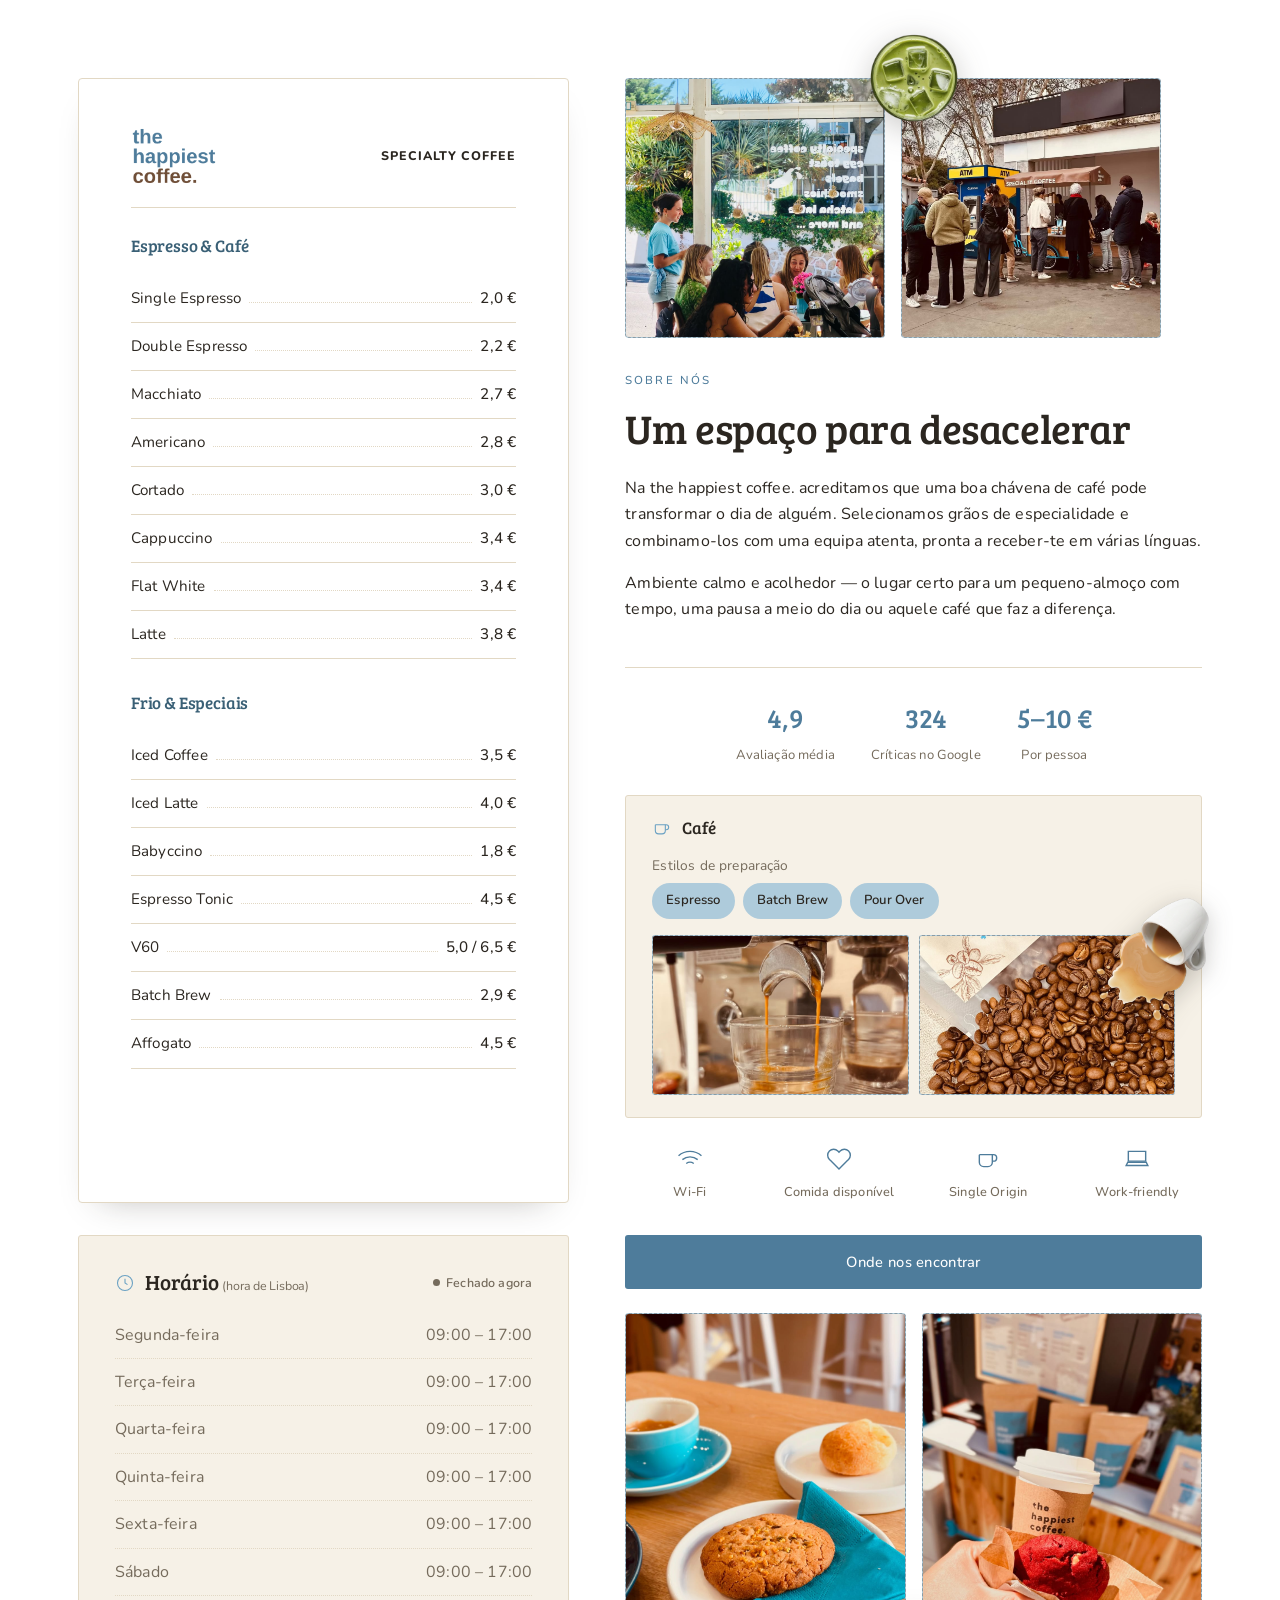
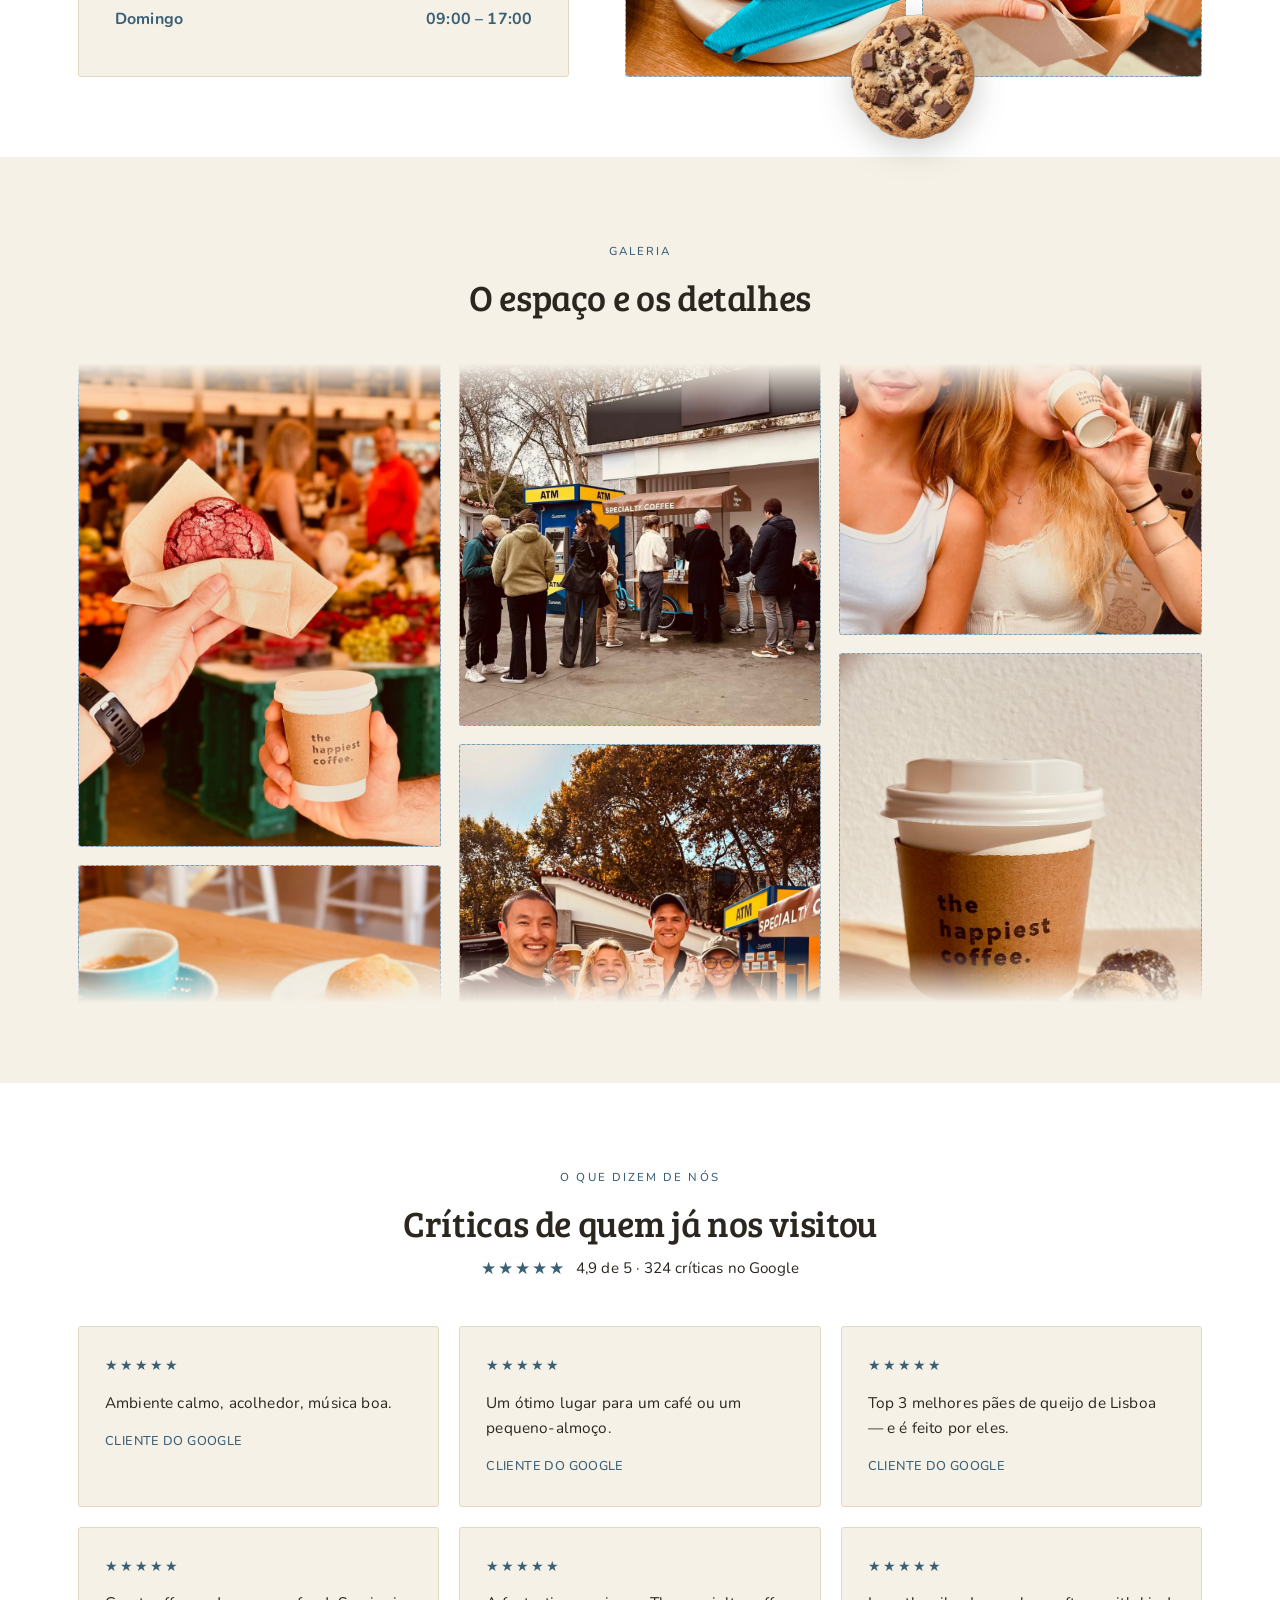
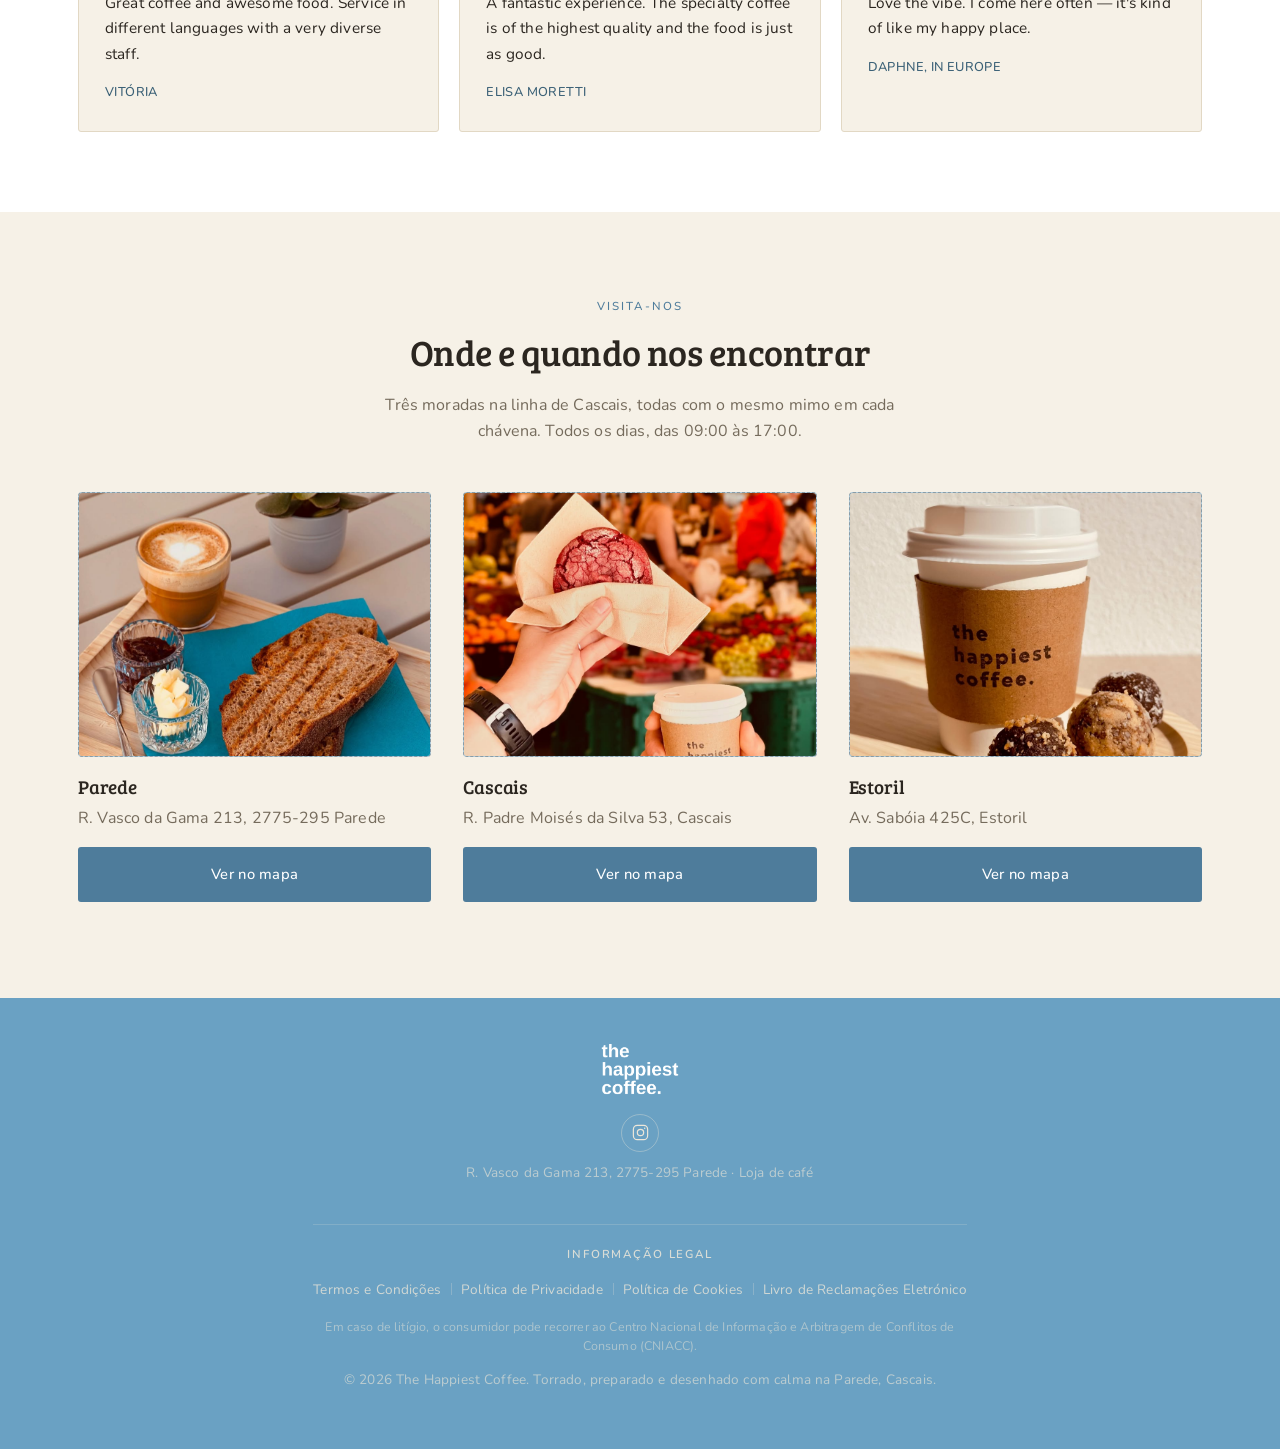
==== commit 6f5d4b3c: "Pin banners 1 & 2 hero CTAs to the bottom-right corner Only the bag/cups and matcha slides move thei" ====
--- a/index.html
+++ b/index.html
@@ -56,7 +56,7 @@
           <img class="hero-slide-img" src="assets/images/hero/hero-bag-cafe.jpg" alt="Saco de café the happiest coffee. com dois copos de café de especialidade">
           <img class="hero-object" aria-hidden="true" style="left:12.5%;top:4.492%;width:72.965%;height:88.997%;" src="assets/images/hero/cutouts/hero-bag-cafe-group.webp" alt="">
         </div>
-        <a class="hero-cta" href="loja.html">
+        <a class="hero-cta hero-cta--corner" href="loja.html">
           Loja
           <svg viewBox="0 0 24 24" fill="none" stroke="currentColor" stroke-width="2"><path d="M5 12h14M13 6l6 6-6 6"/></svg>
         </a>
@@ -68,7 +68,7 @@
           <img class="hero-slide-img" src="assets/images/hero/hero-matcha.jpg" alt="Dois copos de matcha the happiest coffee. com pó de matcha">
           <img class="hero-object" aria-hidden="true" style="left:26.49%;top:1.497%;width:56.977%;height:84.961%;" src="assets/images/hero/cutouts/hero-matcha-group.webp" alt="">
         </div>
-        <a class="hero-cta" href="theclub.html">
+        <a class="hero-cta hero-cta--corner" href="theclub.html">
           The Club
           <svg viewBox="0 0 24 24" fill="none" stroke="currentColor" stroke-width="2"><path d="M5 12h14M13 6l6 6-6 6"/></svg>
         </a>
--- a/styles.css
+++ b/styles.css
@@ -364,6 +364,18 @@
 
 .hero-cta:active { transform: translate(-50%, -50%) translateY(-1px); }
 
+/* Slides 1 & 2 keep their CTA pinned to the bottom-right corner instead of centered */
+.hero-cta--corner {
+  left: auto;
+  right: 24px;
+  top: auto;
+  bottom: 26px;
+  transform: none;
+}
+
+.hero-cta--corner:hover { transform: translateY(-3px); }
+.hero-cta--corner:active { transform: translateY(-1px); }
+
 @media (prefers-reduced-motion: reduce) {
   .hero-cta, .hero-cta svg { transition: none !important; }
 }
@@ -1486,6 +1498,7 @@
   .hero-arrow--next { right: 6px; }
   .hero-cta { padding: 10px 20px; font-size: 0.78rem; gap: 7px; }
   .hero-cta svg { width: 12px; height: 12px; }
+  .hero-cta--corner { right: 14px; bottom: 18px; }
 }
 
 /* THE CLUB — dedicated page spacing */
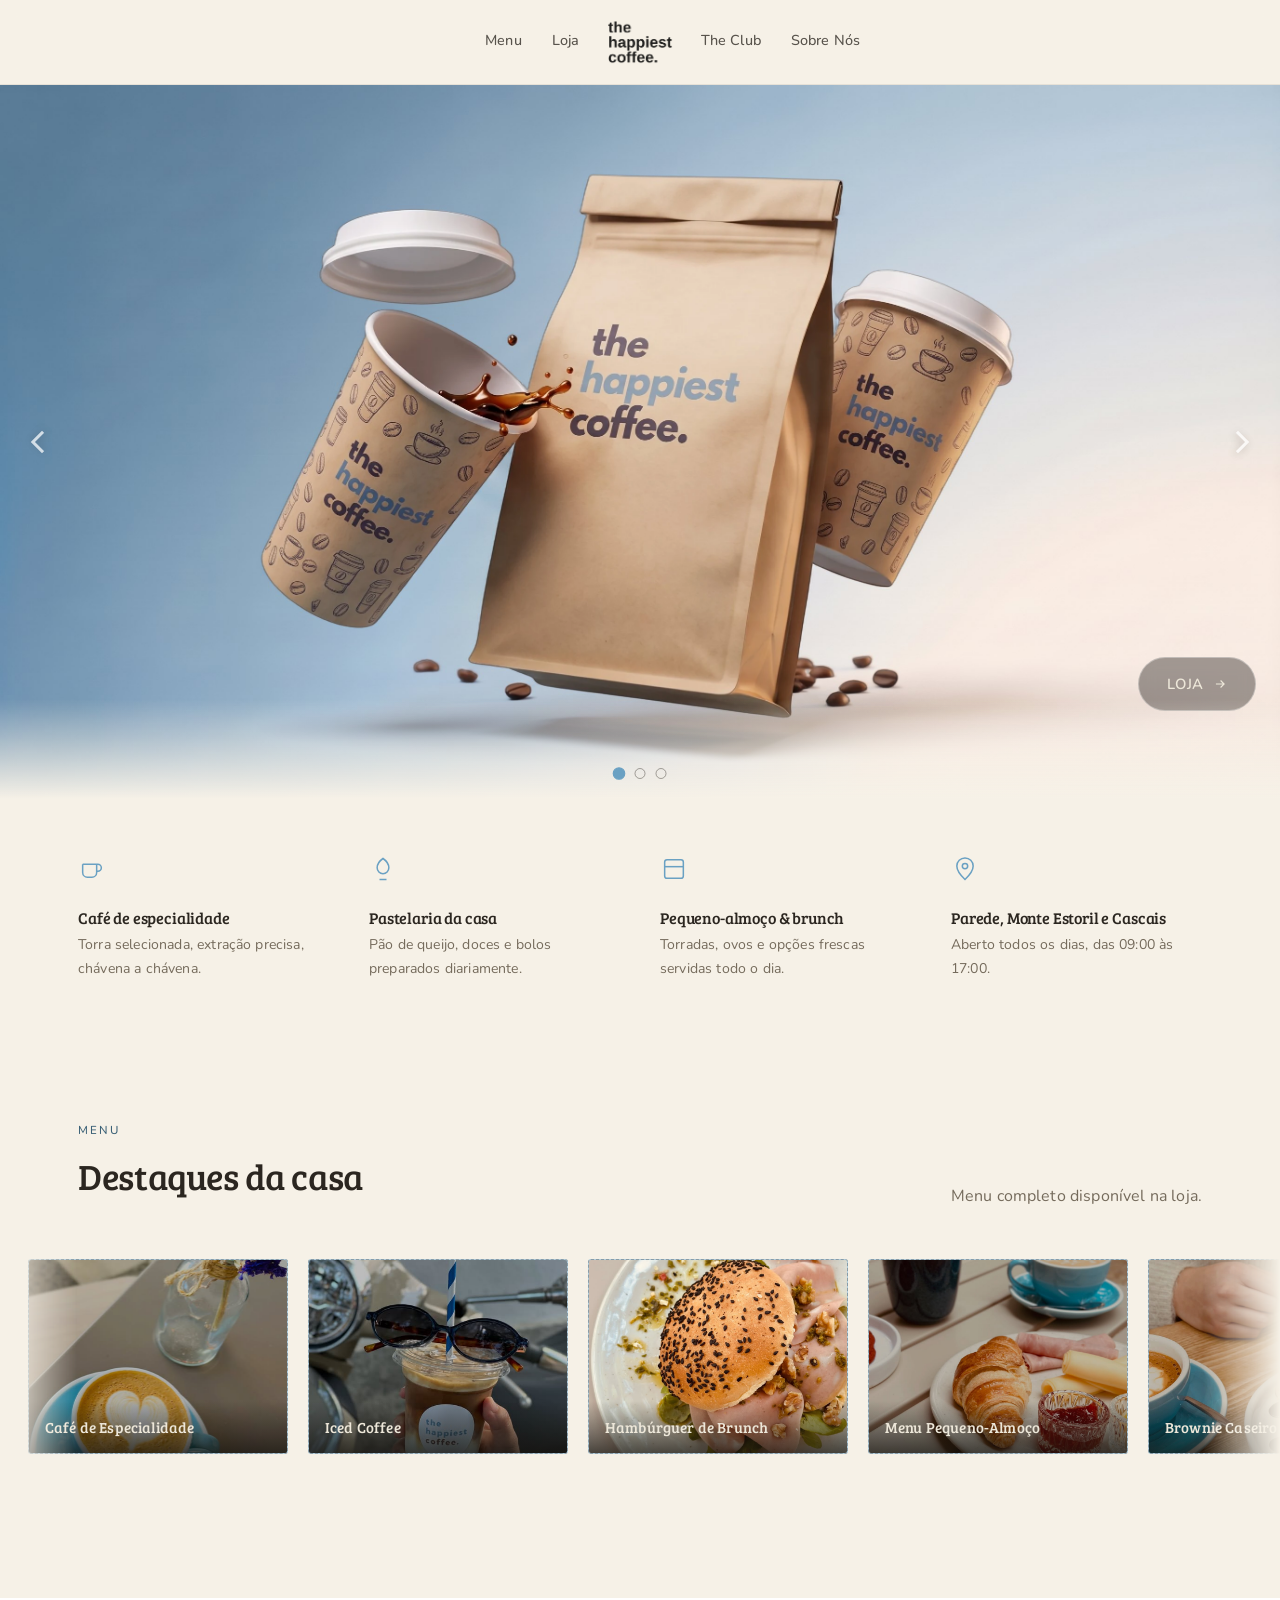
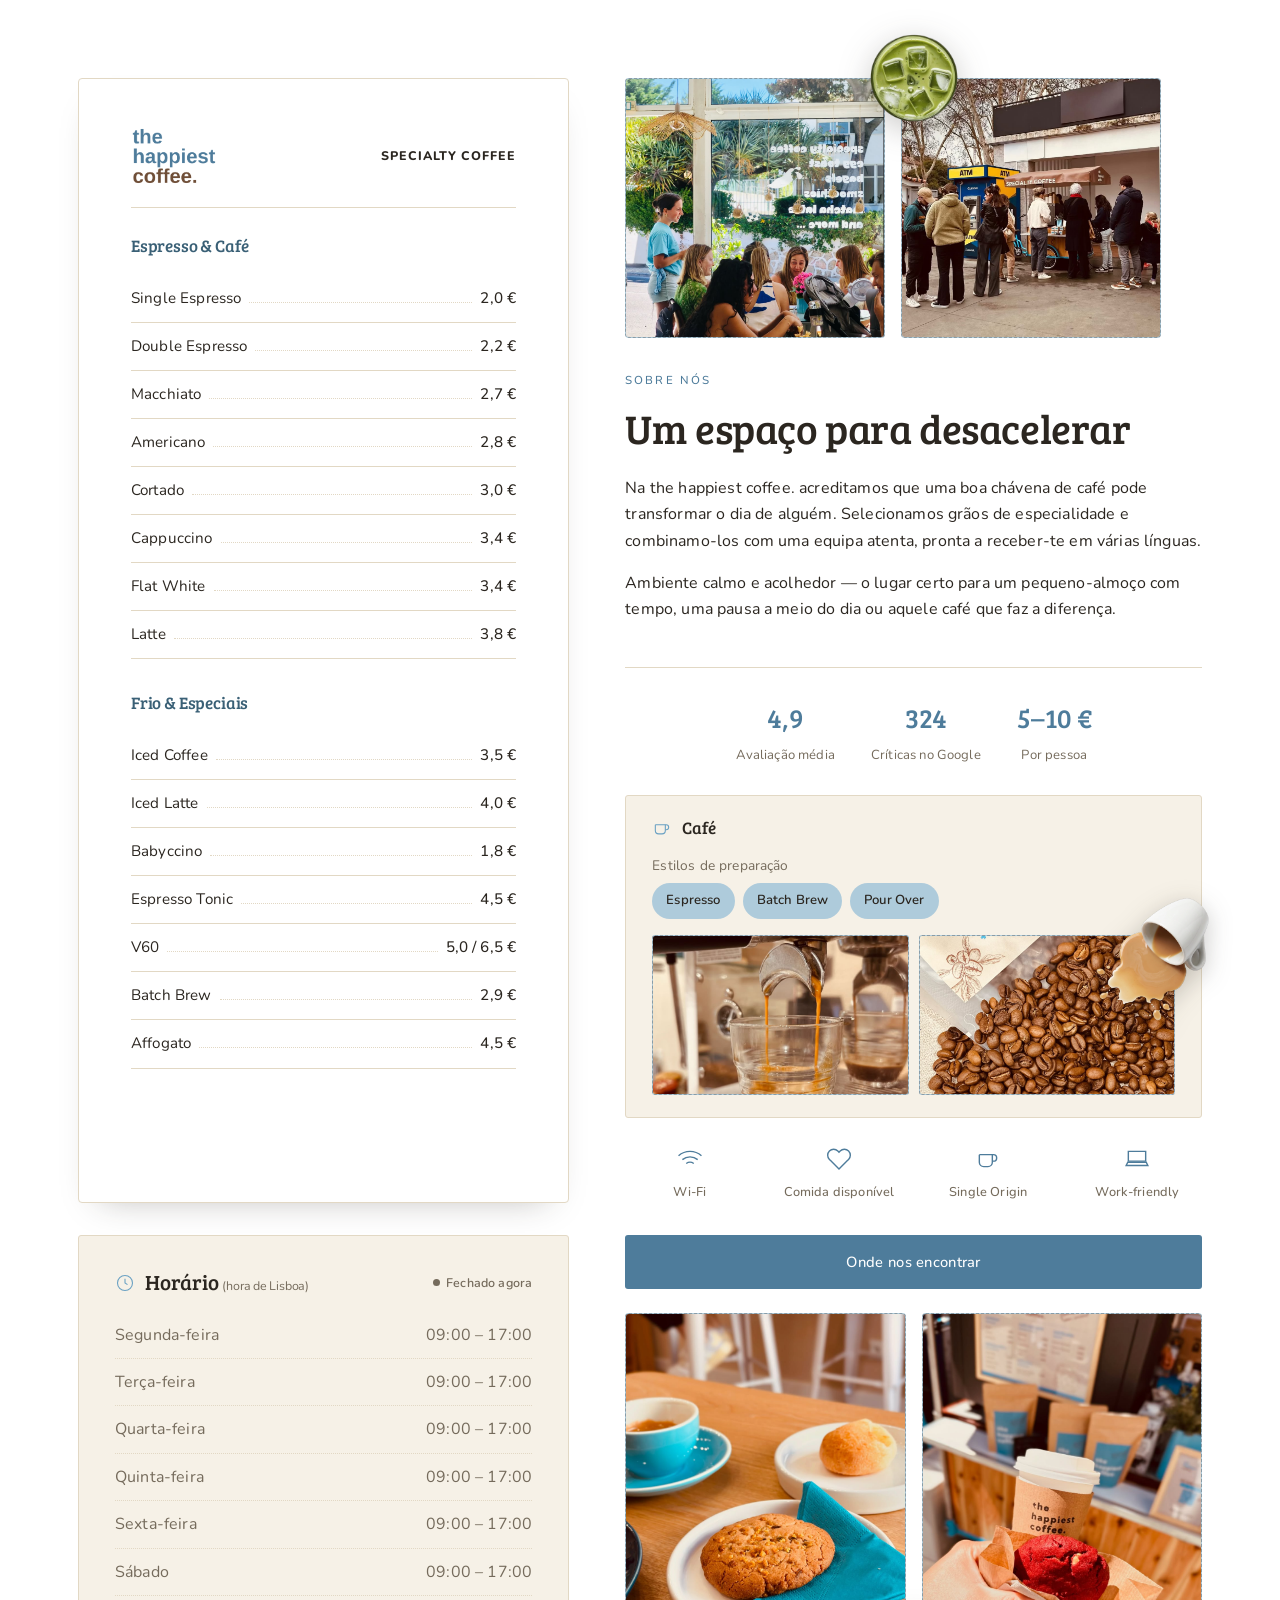
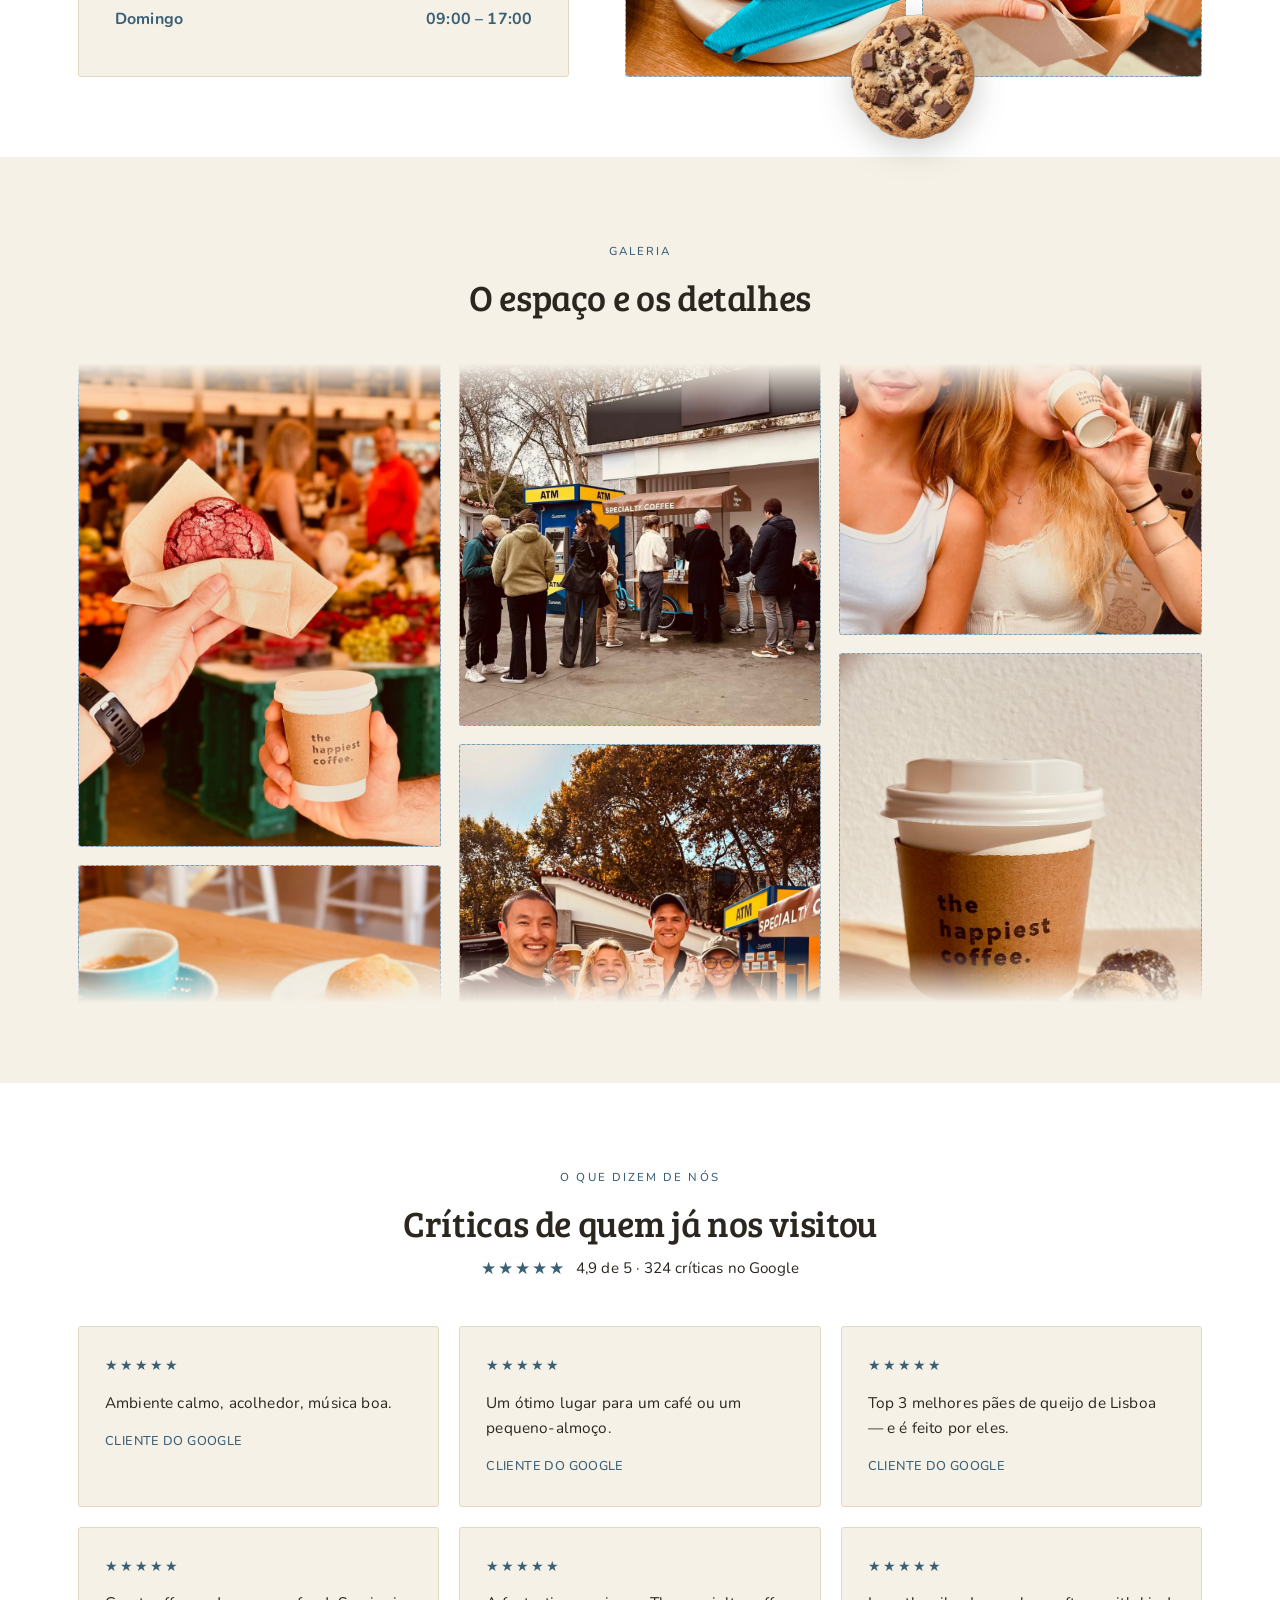
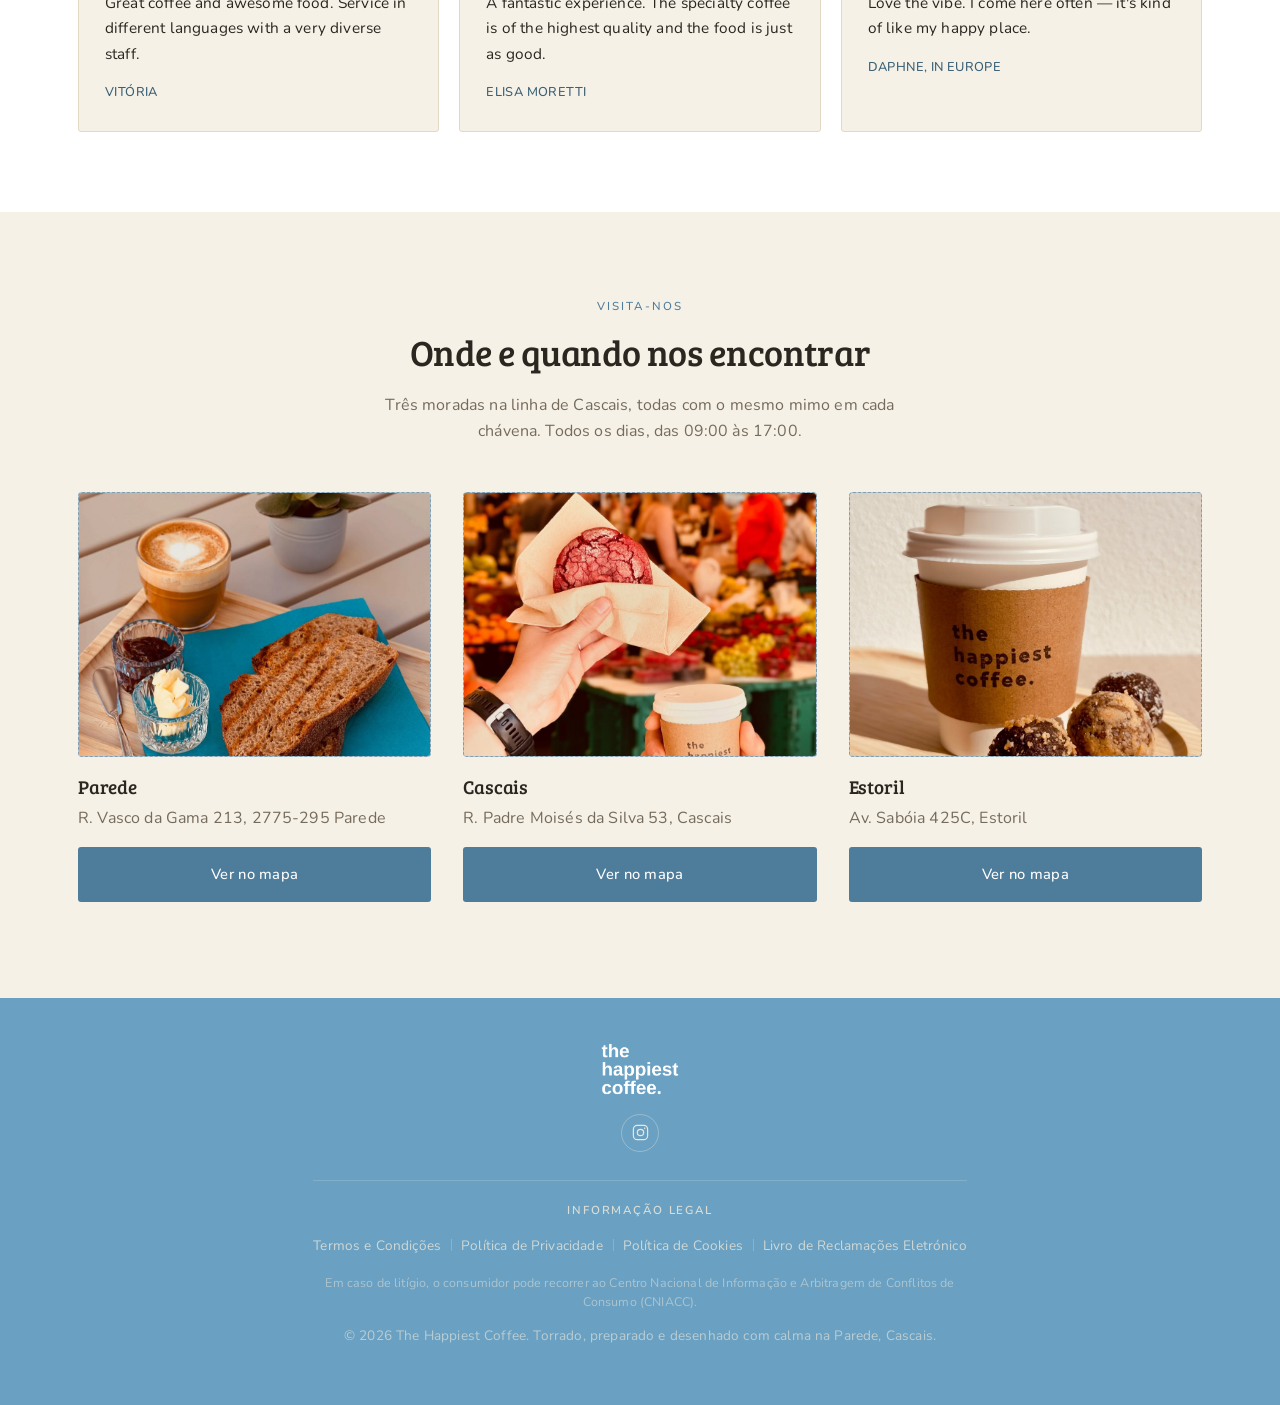
==== commit a9a0cd47: "Raise hero CTA buttons, drop footer address, multi-location blurb up top Banners 1 & 2's corner CTA " ====
--- a/index.html
+++ b/index.html
@@ -124,7 +124,7 @@
       </div>
       <div class="service">
         <svg class="service-icon" viewBox="0 0 24 24" fill="none" stroke="currentColor" stroke-width="1.3"><path d="M12 21s7-6.5 7-11.5A7 7 0 0 0 5 9.5C5 14.5 12 21 12 21Z"/><circle cx="12" cy="9.5" r="2.3"/></svg>
-        <h3>R. Vasco da Gama, Parede</h3>
+        <h3>Parede, Monte Estoril e Cascais</h3>
         <p>Aberto todos os dias, das 09:00 às 17:00.</p>
       </div>
     </div>
@@ -425,7 +425,6 @@
     <a class="social-link social-link--footer" href="https://www.instagram.com/thehappiestcoffee/" target="_blank" rel="noopener" aria-label="the happiest coffee. no Instagram">
       <svg viewBox="0 0 24 24" fill="none" stroke="currentColor" stroke-width="1.5"><rect x="3" y="3" width="18" height="18" rx="5"/><circle cx="12" cy="12" r="4"/><circle cx="17.3" cy="6.7" r="0.9" fill="currentColor" stroke="none"/></svg>
     </a>
-    <p class="muted">R. Vasco da Gama 213, 2775-295 Parede · Loja de café</p>
     <nav class="footer-legal" aria-label="Informação legal">
       <span class="footer-legal-title">Informação Legal</span>
       <ul class="footer-legal-links">
--- a/styles.css
+++ b/styles.css
@@ -369,7 +369,7 @@
   left: auto;
   right: 24px;
   top: auto;
-  bottom: 26px;
+  bottom: 88px;
   transform: none;
 }
 
@@ -1498,7 +1498,7 @@
   .hero-arrow--next { right: 6px; }
   .hero-cta { padding: 10px 20px; font-size: 0.78rem; gap: 7px; }
   .hero-cta svg { width: 12px; height: 12px; }
-  .hero-cta--corner { right: 14px; bottom: 18px; }
+  .hero-cta--corner { right: 14px; bottom: 54px; }
 }
 
 /* THE CLUB — dedicated page spacing */
